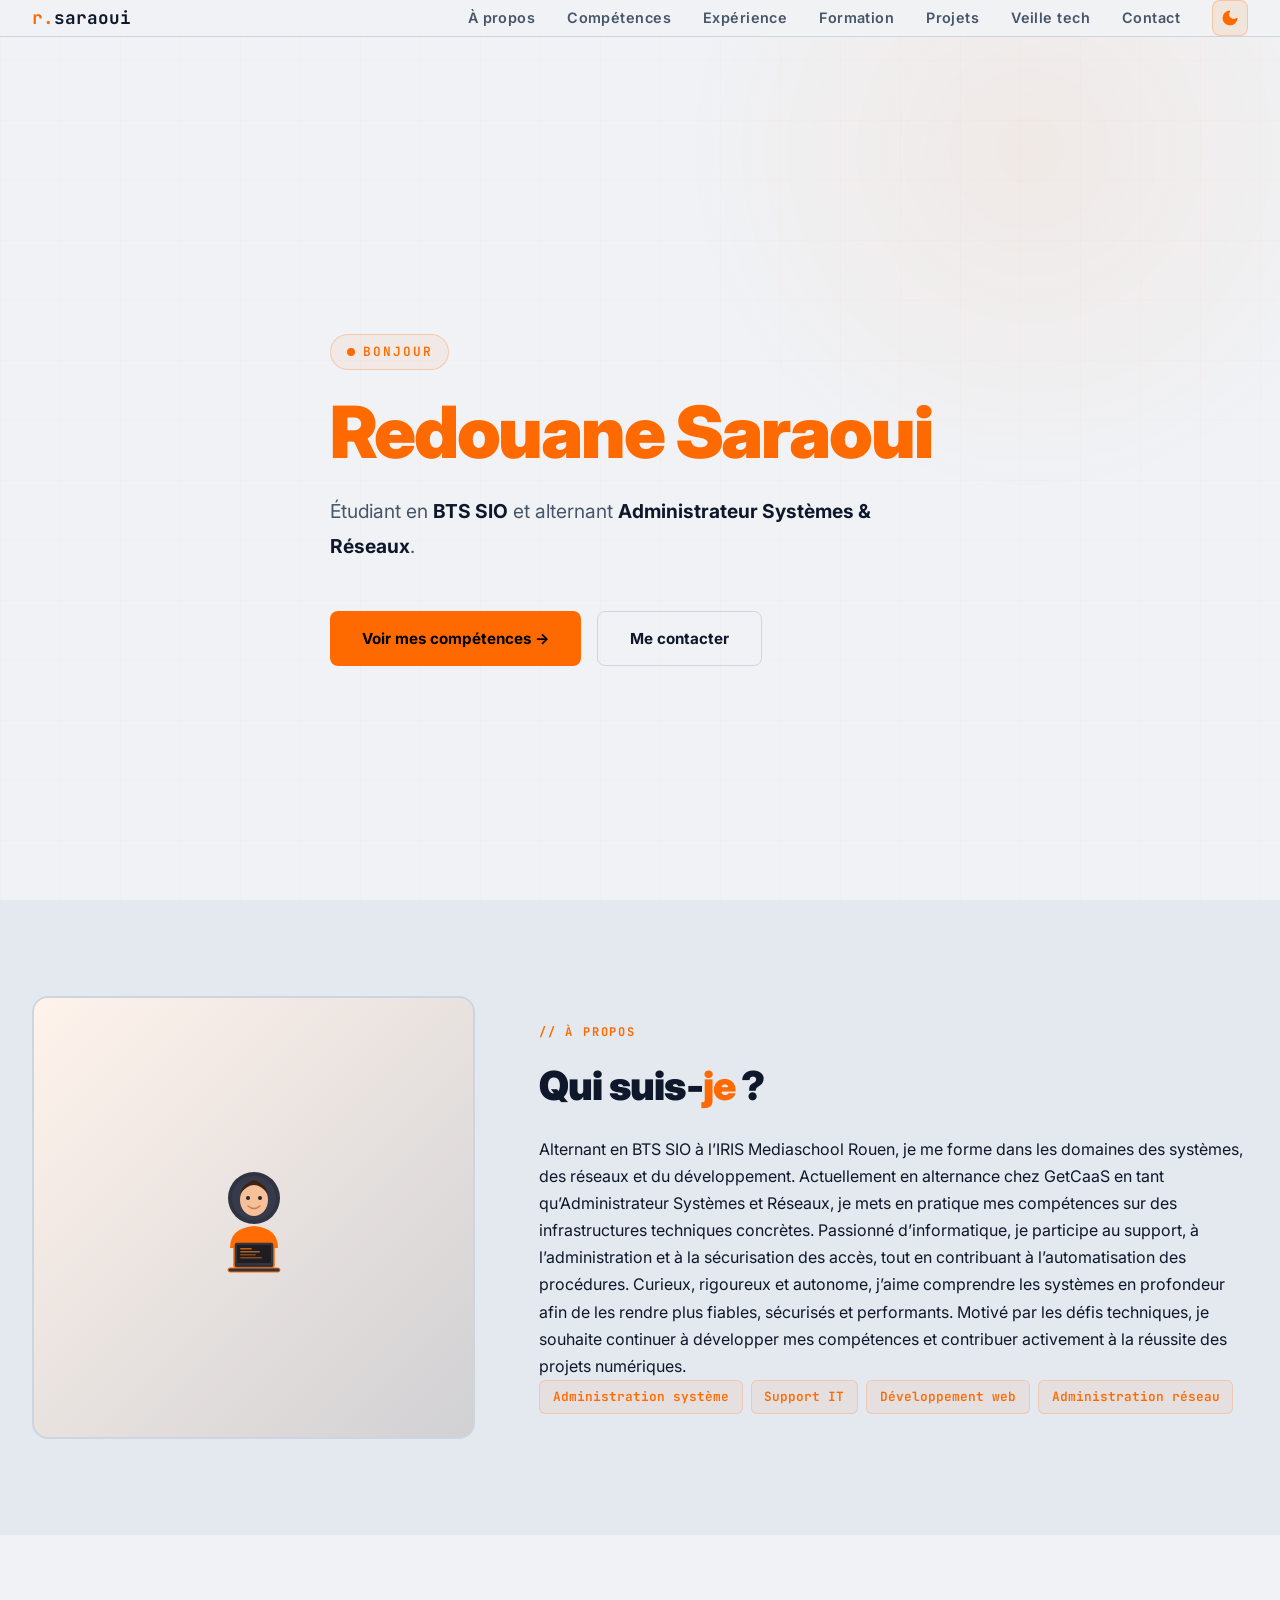
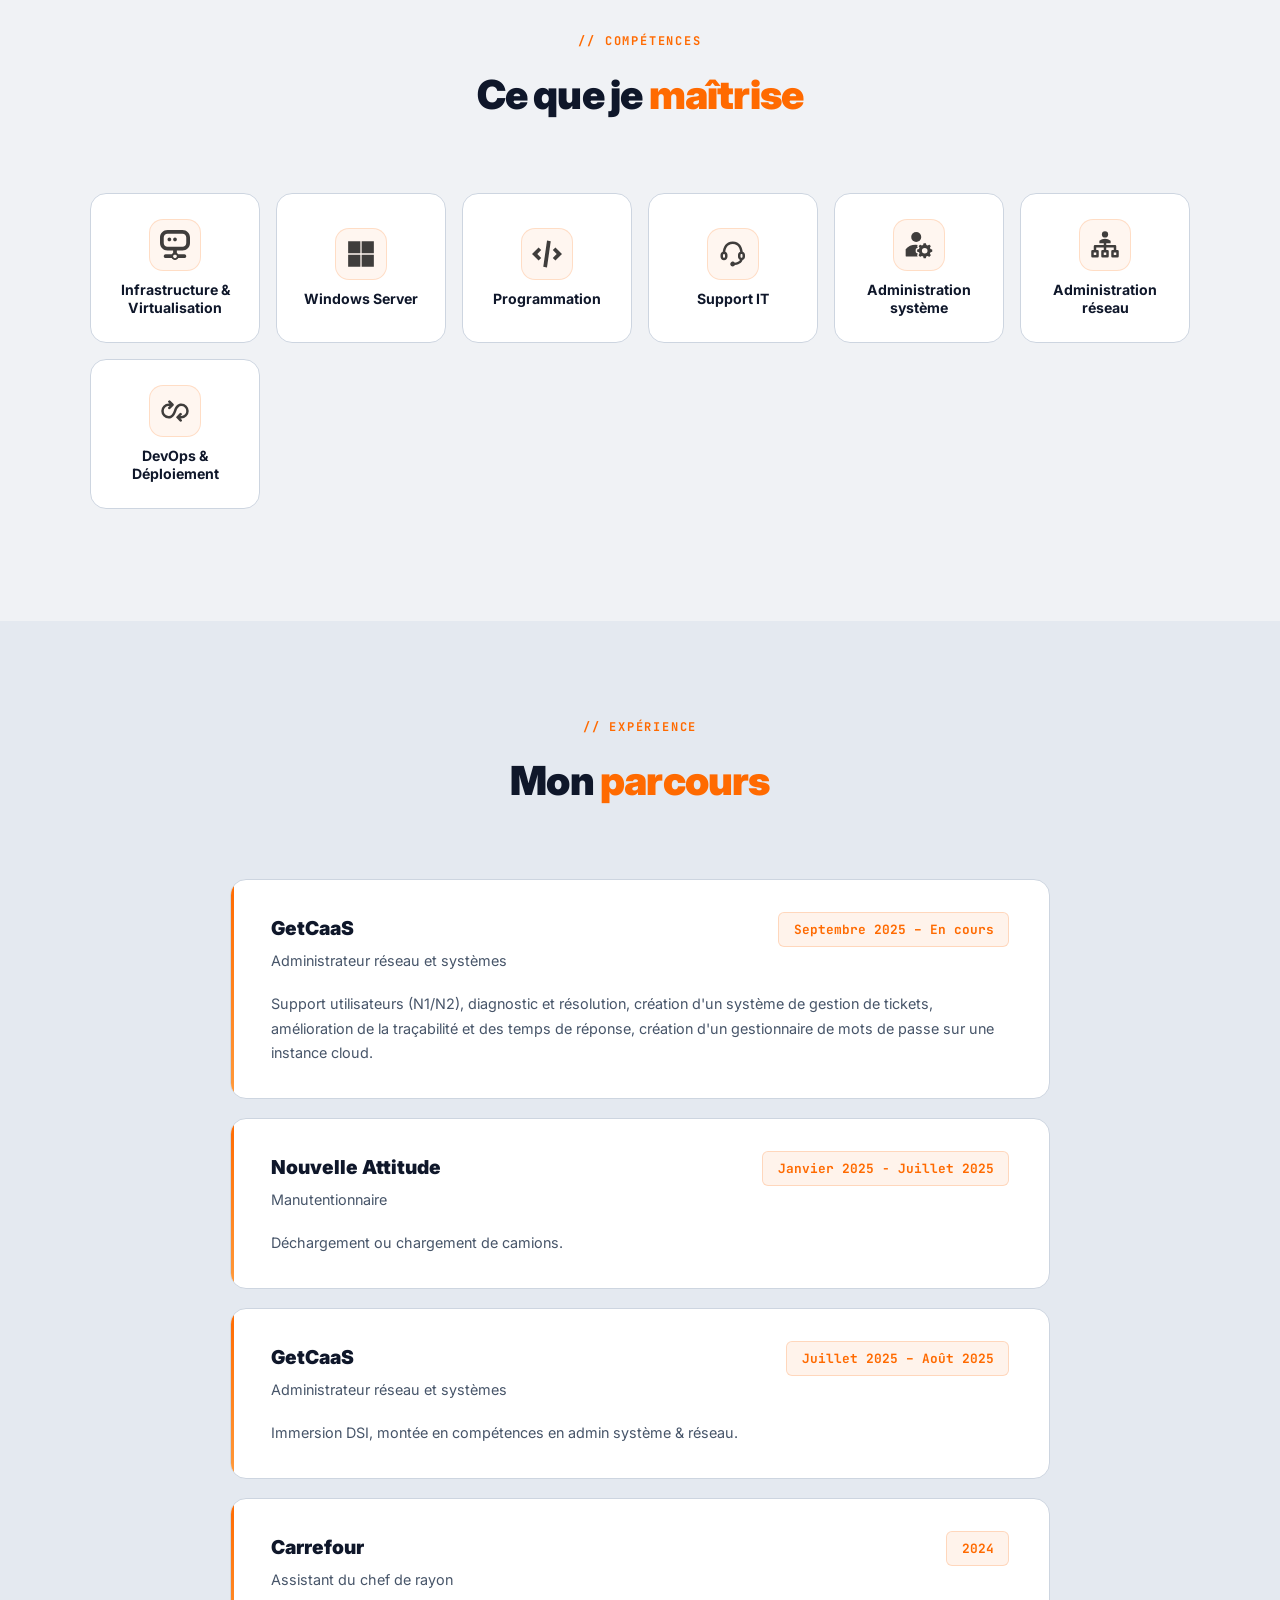
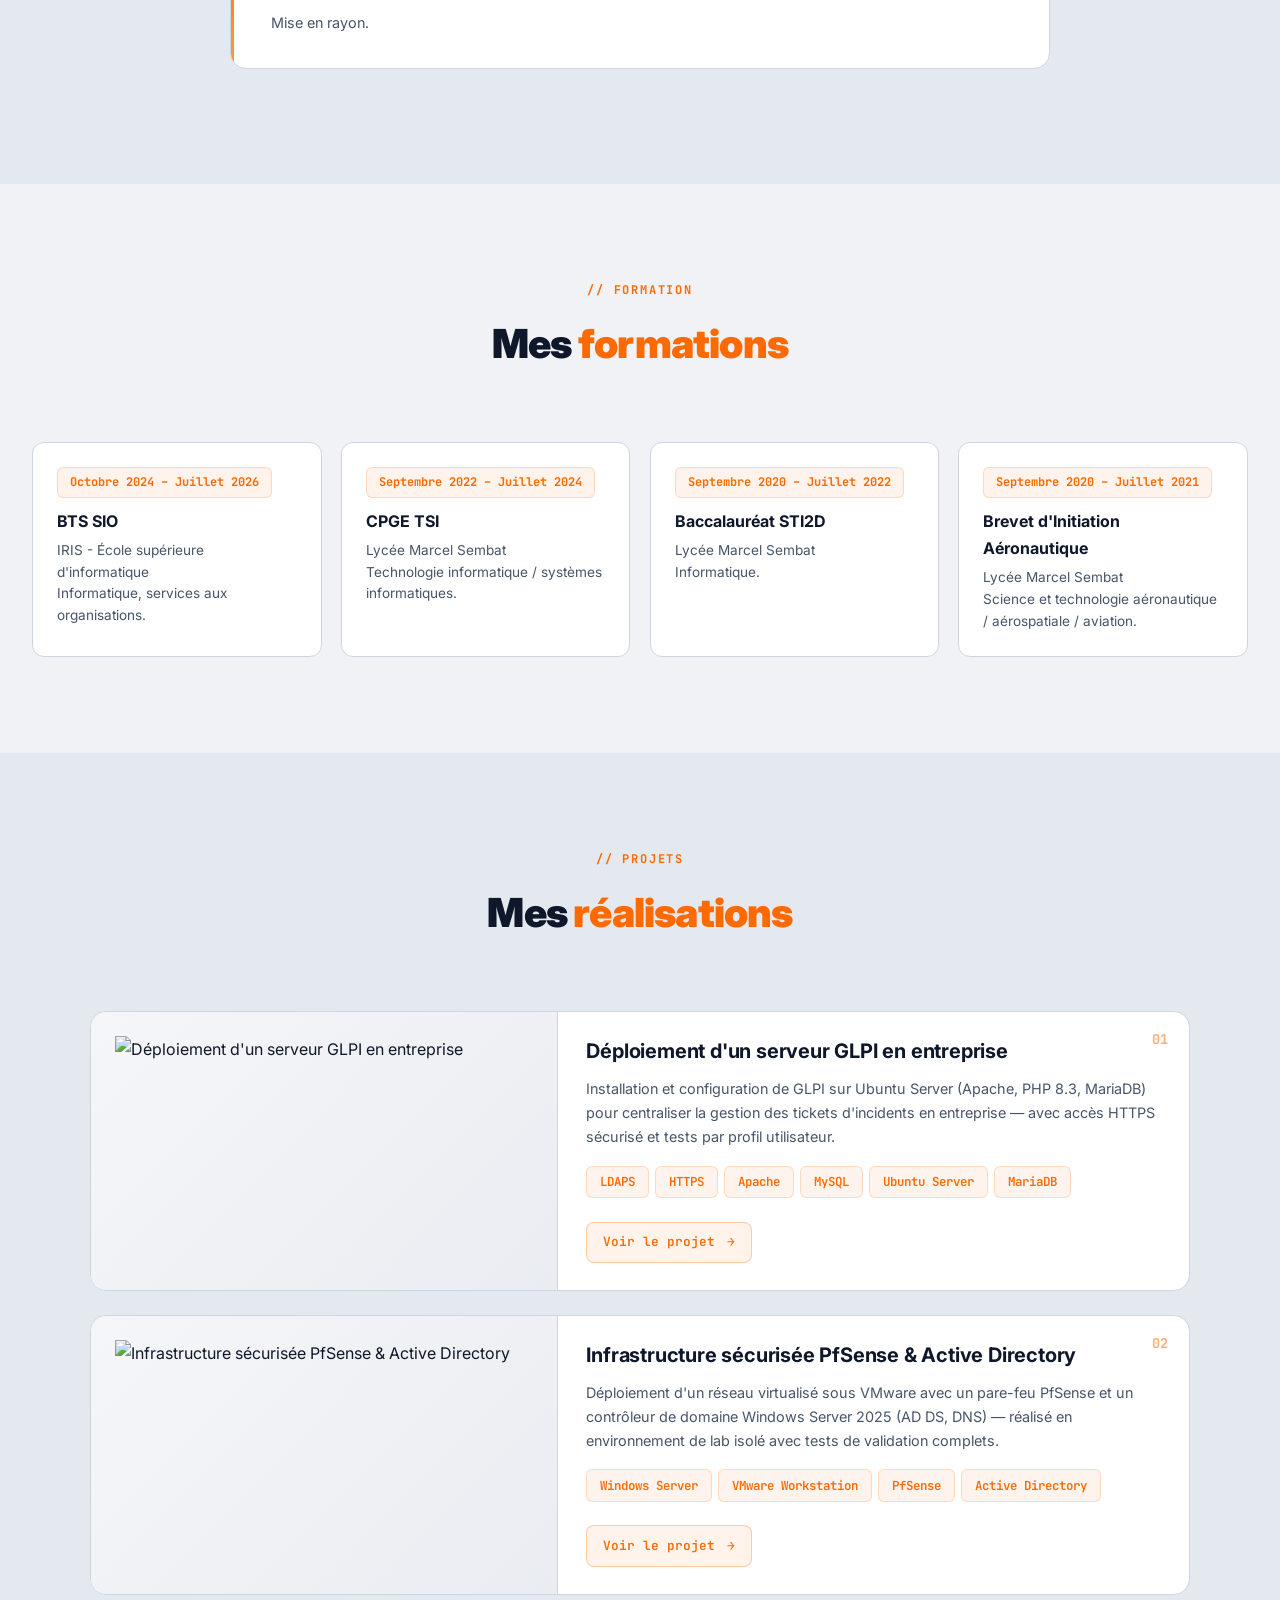
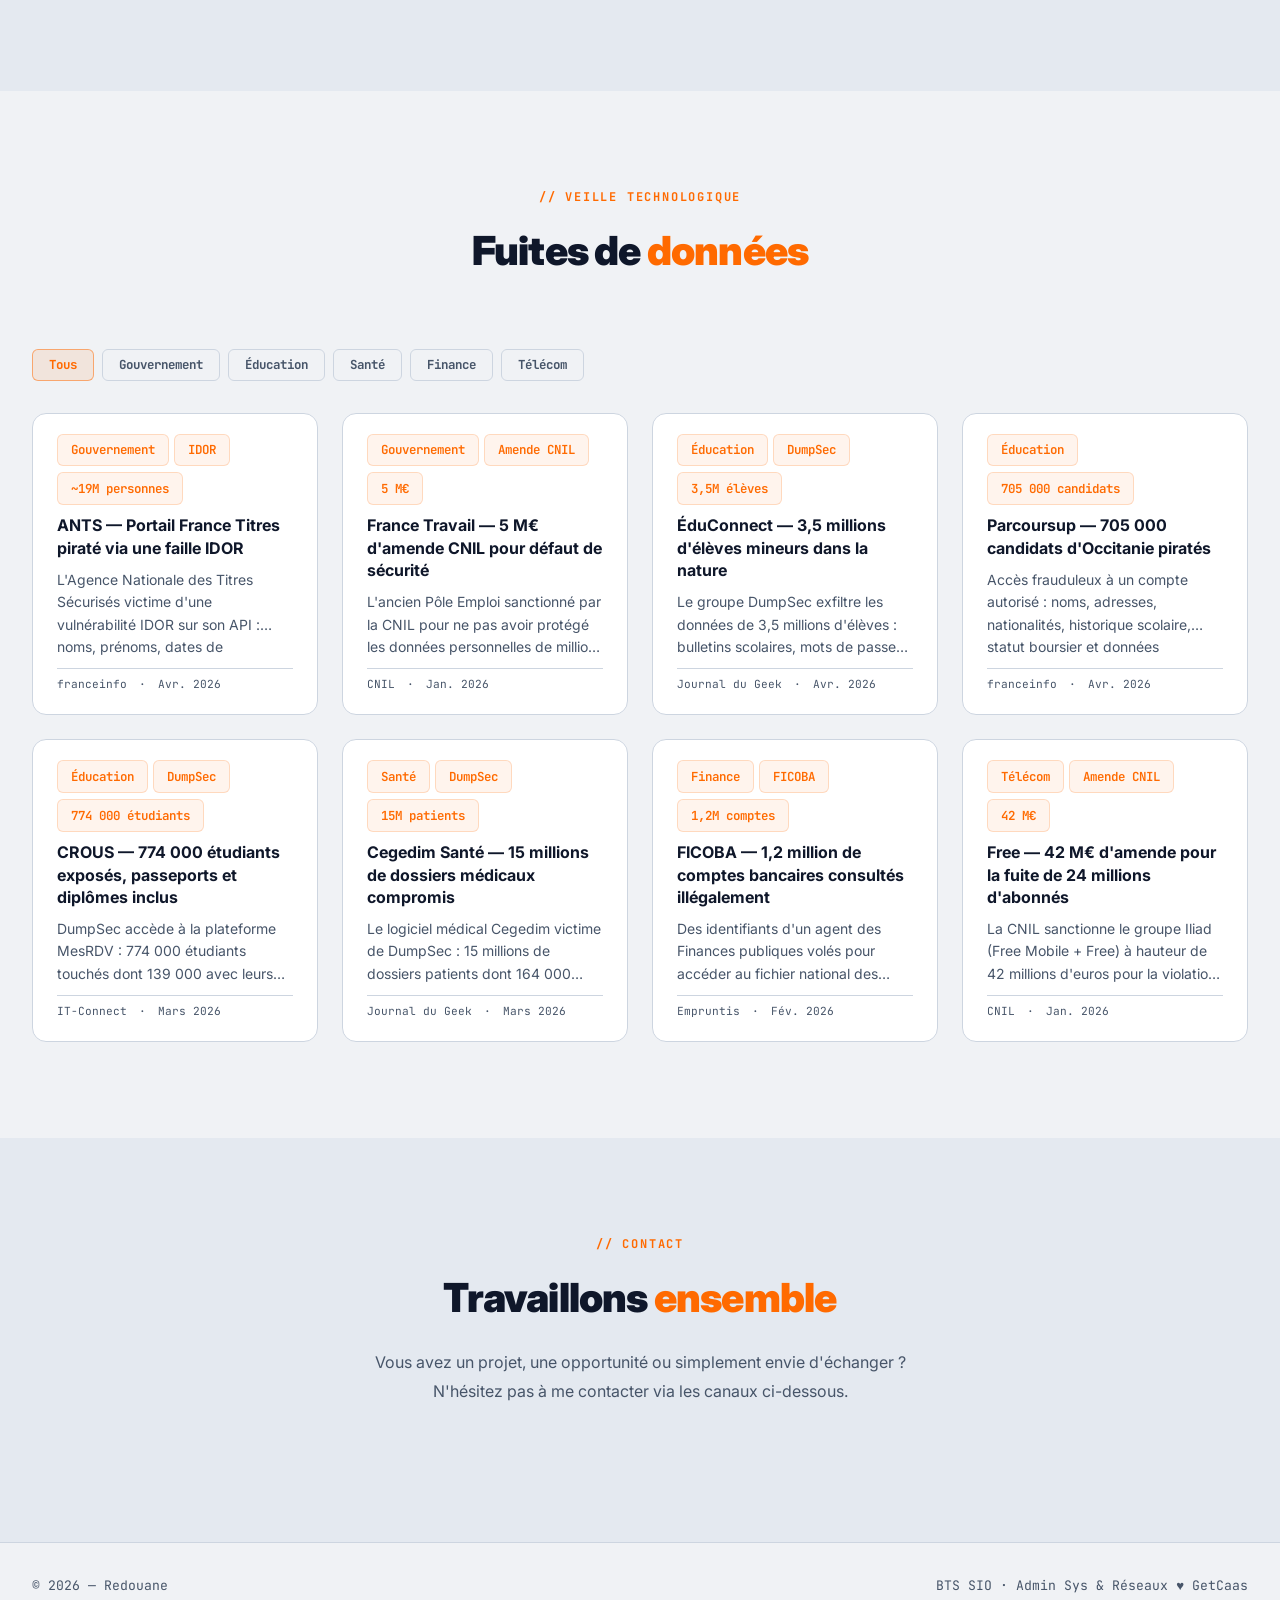
==== index.html @ 262131dd "Optimisation des images v2" ====
<!DOCTYPE html>
<html lang="fr">
<head>
    <meta charset="UTF-8">
    <meta name="viewport" content="width=device-width, initial-scale=1.0">
    <title>Redouane Saraoui - Portfolio</title>

    <!-- Préconnexions pour accélérer les ressources externes -->
    <link rel="preconnect" href="https://fonts.googleapis.com">
    <link rel="preconnect" href="https://fonts.gstatic.com" crossorigin>
    <link rel="preconnect" href="https://cdn.jsdelivr.net" crossorigin>
    <link rel="preconnect" href="https://bhfastbtpfqqggaukxmo.supabase.co">

    <!-- Google Fonts (hors CSS pour casser la chaîne bloquante) -->
    <link rel="stylesheet" href="https://fonts.googleapis.com/css2?family=Inter:wght@300;400;600;700;900&family=JetBrains+Mono:wght@400;700&display=swap">
    <meta name="description" content="Portfolio de Redouane Saraoui, étudiant BTS SIO et alternant Administrateur Systèmes & Réseaux chez GetCaas. ">
    <link rel="canonical" href="https://redouane.saraoui.fr/">

    <!-- Open Graph -->
    <meta property="og:title" content="Redouane Saraoui - Portfolio">
    <meta property="og:description" content="Portfolio de Redouane Saraoui, étudiant BTS SIO et alternant Administrateur Systèmes & Réseaux chez GetCaas. ">
    <meta property="og:url" content="https://redouane.saraoui.fr/">
    <meta property="og:type" content="website">
    <meta property="og:locale" content="fr_FR">
    <meta property="og:image" content="https://redouane.saraoui.fr/banner.png">

    <!-- Twitter Card -->
    <meta name="twitter:card" content="summary_large_image">
    <meta name="twitter:title" content="Redouane Saraoui - Portfolio">
    <meta name="twitter:description" content="Portfolio de Redouane Saraoui, étudiant BTS SIO et alternant Administrateur Systèmes & Réseaux chez GetCaas.">
    <meta name="twitter:image" content="https://redouane.saraoui.fr/banner.png">

    <!-- Données structurées -->
    <script type="application/ld+json">
    {
      "@context": "https://schema.org",
      "@type": "Person",
      "name": "Redouane Saraoui",
      "jobTitle": "Administrateur Systèmes & Réseaux",
      "url": "https://redouane.saraoui.fr",
      "email": "redouane@saraoui.fr",
      "knowsAbout": ["Windows Server", "Linux", "Active Directory", "Réseaux", "Sécurité informatique", "BTS SIO"],
      "sameAs": [
        "https://www.linkedin.com/in/redouane-saraoui/",
        "https://github.com/U0xb"
      ]
    }
    </script>

    <meta name="theme-color" content="#080c14" media="(prefers-color-scheme: dark)">
    <meta name="theme-color" content="#f0f2f5" media="(prefers-color-scheme: light)">
    <link rel="icon" type="image/png" href="favicon.png">
    <link rel="stylesheet" href="styles.css?v=6">
</head>
<body>

    <!-- Loading screen -->
    <div id="page-loader">
        <div class="loader-inner">
            <span class="loader-brand">r.<span>saraoui</span></span>
            <div class="loader-bar"><div class="loader-bar-fill"></div></div>
        </div>
    </div>

    <!-- Header -->
    <header class="site-header">
        <div class="header-inner container">
            <a href="#" class="brand">r.<span>saraoui</span></a>
            <button class="nav-toggle" aria-label="Basculer le menu" aria-expanded="false">
                <span class="nav-bar"></span>
                <span class="nav-bar"></span>
                <span class="nav-bar"></span>
            </button>
            <nav class="site-nav" aria-label="Navigation principale">
                <a href="#a-propos">À propos</a>
                <a href="#competences">Compétences</a>
                <a href="#experience">Expérience</a>
                <a href="#formation">Formation</a>
                <a href="#projets">Projets</a>
                <a href="#veille">Veille tech</a>
                <a href="#contact">Contact</a>
            </nav>
        </div>
    </header>


    <main>

    <!-- Hero -->
    <section class="hero" id="hero">
        <div class="container">
            <div class="hero-content">
                <p class="eyebrow" data-reveal>Bonjour</p>
                <h1 class="title" data-reveal>
                    <span class="accent" id="heroTitle">Redouane Saraoui</span>
                </h1>
                <p class="subtitle" data-reveal id="heroSubtitle">
                    Étudiant en <strong>BTS SIO</strong> et alternant
                    <strong>Administrateur Systèmes &amp; Réseaux</strong>.
                </p>
                <div class="cta" data-reveal>
                    <a href="#competences" class="btn primary">Voir mes compétences →</a>
                    <a href="#contact" class="btn ghost">Me contacter</a>
                </div>
            </div>
        </div>
    </section>


    <!-- About -->
    <section class="section about" id="a-propos">
        <div class="container">
            <div class="about-grid" data-reveal>
                <div class="avatar" id="aboutAvatar">
                    <svg width="120" height="120" viewBox="0 0 120 120" fill="none" xmlns="http://www.w3.org/2000/svg">
                        <circle cx="60" cy="40" r="26" fill="#1e2d45"/>
                        <circle cx="60" cy="40" r="22" fill="#253550"/>
                        <ellipse cx="60" cy="42" rx="14" ry="16" fill="#f5c5a3"/>
                        <path d="M46 36 Q60 18 74 36 Q72 26 60 22 Q48 26 46 36Z" fill="#2c1a0e"/>
                        <circle cx="54" cy="40" r="2" fill="#1a1a2e"/>
                        <circle cx="66" cy="40" r="2" fill="#1a1a2e"/>
                        <path d="M54 48 Q60 53 66 48" stroke="#c47a5a" stroke-width="1.5" fill="none" stroke-linecap="round"/>
                        <path d="M36 90 Q36 70 60 68 Q84 70 84 90" fill="#ff6a00"/>
                        <rect x="40" y="84" width="40" height="26" rx="3" fill="#1e2d45" stroke="#ff6a00" stroke-width="1.5"/>
                        <rect x="43" y="87" width="34" height="18" rx="1" fill="#0d1420"/>
                        <rect x="46" y="90" width="12" height="1.5" rx="1" fill="#ff6a00" opacity=".8"/>
                        <rect x="46" y="93" width="20" height="1.5" rx="1" fill="#ff9a3c" opacity=".6"/>
                        <rect x="46" y="96" width="16" height="1.5" rx="1" fill="#ff6a00" opacity=".5"/>
                        <rect x="46" y="99" width="22" height="1.5" rx="1" fill="#ff9a3c" opacity=".4"/>
                        <rect x="34" y="110" width="52" height="4" rx="2" fill="#1e2d45" stroke="#ff6a00" stroke-width="1"/>
                    </svg>
                </div>
                <div class="about-text">
                    <p class="eyebrow">// À propos</p>
                    <h2>Qui suis-<span class="accent">je</span> ?</h2>
                    <div id="aboutDescription"><!-- BUILD:aboutDescription:START -->
Alternant en BTS SIO à l’IRIS Mediaschool Rouen, je me forme dans les domaines des systèmes, des réseaux et du développement. Actuellement en alternance chez GetCaaS en tant qu’Administrateur Systèmes et Réseaux, je mets en pratique mes compétences sur des infrastructures techniques concrètes.

Passionné d’informatique, je participe au support, à l’administration et à la sécurisation des accès, tout en contribuant à l’automatisation des procédures. Curieux, rigoureux et autonome, j’aime comprendre les systèmes en profondeur afin de les rendre plus fiables, sécurisés et performants.

Motivé par les défis techniques, je souhaite continuer à développer mes compétences et contribuer activement à la réussite des projets numériques.
<!-- BUILD:aboutDescription:END --></div>
                    <ul class="tags" id="aboutTags"><!-- BUILD:aboutTags:START -->
<li>Administration système</li><li>Support IT</li><li>Développement web</li><li>Administration réseau</li>
<!-- BUILD:aboutTags:END --></ul>
                </div>
            </div>
        </div>
    </section>


    <!-- Skills -->
    <section class="section" id="competences">
        <div class="container">
            <div class="section-head" data-reveal>
                <p class="eyebrow">// Compétences</p>
                <h2>Ce que je <span class="accent">maîtrise</span></h2>
            </div>
            <div class="skills-grid" id="skillsGrid" data-reveal>
<!-- BUILD:skillsGrid:START -->

    <div class="skill">
        <div class="skill-icon"><svg viewBox="0 0 16 16" xmlns="http://www.w3.org/2000/svg" fill="#000000"><g id="SVGRepo_bgCarrier" stroke-width="0"></g><g id="SVGRepo_tracerCarrier" stroke-linecap="round" stroke-linejoin="round"></g><g id="SVGRepo_iconCarrier"> <g fill="#2e3436"> <path d="m 7.996094 12 c -0.703125 0 -1.355469 0.371094 -1.714844 0.972656 h -3.285156 c -0.554688 0 -1 0.449219 -1 1 c 0 0.550782 0.445312 1 1 1 h 3.246094 c 0.351562 0.640625 1.023437 1.035156 1.753906 1.039063 c 0.726562 -0.003907 1.398437 -0.398438 1.75 -1.039063 h 3.261718 c 0.550782 0 1 -0.449218 1 -1 c 0 -0.550781 -0.449218 -1 -1 -1 h -3.292968 c -0.363282 -0.601562 -1.015625 -0.972656 -1.71875 -0.972656 z m 0 1 c 0.554687 0 1.003906 0.449219 1.003906 1.007812 c 0 0.554688 -0.449219 1.003907 -1.003906 1.003907 c -0.558594 0 -1.007813 -0.449219 -1.007813 -1.003907 c 0 -0.558593 0.449219 -1.007812 1.007813 -1.007812 z m 0 0"></path> <path d="m 6.992188 10 h 2.007812 v 3 h -2.007812 z m 0 0"></path> <path d="m 11.992188 2 c 1.113281 0 2.007812 0.894531 2.007812 2.007812 v 2.972657 c 0 1.109375 -0.894531 2.003906 -2.007812 2.003906 h -7.984376 c -1.113281 0 -2.007812 -0.894531 -2.007812 -2.003906 v -2.972657 c 0 -1.113281 0.894531 -2.007812 2.007812 -2.007812 z m -11.992188 2.007812 v 2.972657 c 0 2.21875 1.789062 4.003906 4.007812 4.003906 h 7.984376 c 2.21875 0 4.007812 -1.785156 4.007812 -4.003906 v -2.972657 c 0 -2.21875 -1.789062 -4.007812 -4.007812 -4.007812 h -7.984376 c -2.21875 0 -4.007812 1.789062 -4.007812 4.007812 z m 0 0"></path> <path d="m 5 4 c 0.550781 0 1 0.449219 1 1 s -0.449219 1 -1 1 s -1 -0.449219 -1 -1 s 0.449219 -1 1 -1 z m 0 0"></path> <path d="m 8 4 c 0.550781 0 1 0.449219 1 1 s -0.449219 1 -1 1 s -1 -0.449219 -1 -1 s 0.449219 -1 1 -1 z m 0 0"></path> </g> </g></svg></div>
        <span class="skill-name">Infrastructure &amp; Virtualisation</span>
        <p class="skill-description">Création de machines virtuelles et configuration d’infrastructures. </p>
    </div>
    <div class="skill">
        <div class="skill-icon"><svg fill="#000000" viewBox="0 0 14 14" role="img" focusable="false" aria-hidden="true" xmlns="http://www.w3.org/2000/svg"><g id="SVGRepo_bgCarrier" stroke-width="0"></g><g id="SVGRepo_tracerCarrier" stroke-linecap="round" stroke-linejoin="round"></g><g id="SVGRepo_iconCarrier"><path d="M 6.7,13 1,13 1,7.3 l 5.7,0 0,5.7 z m 6.3,0 -5.7,0 0,-5.7 5.7,0 0,5.7 z M 6.7,6.7 1,6.7 1,1 l 5.7,0 0,5.7 z m 6.3,0 -5.7,0 0,-5.7 5.7,0 0,5.7 z"></path></g></svg></div>
        <span class="skill-name">Windows Server</span>
        <p class="skill-description">Installation et configuration de services sur Windows Server (AD, DHCP, DNS, etc...)</p>
    </div>
    <div class="skill">
        <div class="skill-icon"><svg viewBox="0 0 16 16" fill="none" xmlns="http://www.w3.org/2000/svg"><g id="SVGRepo_bgCarrier" stroke-width="0"></g><g id="SVGRepo_tracerCarrier" stroke-linecap="round" stroke-linejoin="round"></g><g id="SVGRepo_iconCarrier"> <path d="M8.01005 0.858582L6.01005 14.8586L7.98995 15.1414L9.98995 1.14142L8.01005 0.858582Z" fill="#000000"></path> <path d="M12.5 11.5L11.0858 10.0858L13.1716 8L11.0858 5.91422L12.5 4.5L16 8L12.5 11.5Z" fill="#000000"></path> <path d="M2.82843 8L4.91421 10.0858L3.5 11.5L0 8L3.5 4.5L4.91421 5.91422L2.82843 8Z" fill="#000000"></path> </g></svg></div>
        <span class="skill-name">Programmation</span>
        <p class="skill-description">HTML, CSS, JS, Arduino</p>
    </div>
    <div class="skill">
        <div class="skill-icon"><svg viewBox="0 0 512 512" version="1.1" xmlns="http://www.w3.org/2000/svg" xmlns:xlink="http://www.w3.org/1999/xlink" fill="#000000"><g id="SVGRepo_bgCarrier" stroke-width="0"></g><g id="SVGRepo_tracerCarrier" stroke-linecap="round" stroke-linejoin="round"></g><g id="SVGRepo_iconCarrier"> <title>support</title> <g id="Page-1" stroke="none" stroke-width="1" fill="none" fill-rule="evenodd"> <g id="support" fill="#000000" transform="translate(42.666667, 42.666667)"> <path d="M379.734355,174.506667 C373.121022,106.666667 333.014355,-2.13162821e-14 209.067688,-2.13162821e-14 C85.1210217,-2.13162821e-14 45.014355,106.666667 38.4010217,174.506667 C15.2012632,183.311569 -0.101643453,205.585799 0.000508304259,230.4 L0.000508304259,260.266667 C0.000508304259,293.256475 26.7445463,320 59.734355,320 C92.7241638,320 119.467688,293.256475 119.467688,260.266667 L119.467688,230.4 C119.360431,206.121456 104.619564,184.304973 82.134355,175.146667 C86.4010217,135.893333 107.307688,42.6666667 209.067688,42.6666667 C310.827688,42.6666667 331.521022,135.893333 335.787688,175.146667 C313.347976,184.324806 298.68156,206.155851 298.667688,230.4 L298.667688,260.266667 C298.760356,283.199651 311.928618,304.070103 332.587688,314.026667 C323.627688,330.88 300.801022,353.706667 244.694355,360.533333 C233.478863,343.50282 211.780225,336.789048 192.906491,344.509658 C174.032757,352.230268 163.260418,372.226826 167.196286,392.235189 C171.132153,412.243552 188.675885,426.666667 209.067688,426.666667 C225.181549,426.577424 239.870491,417.417465 247.041022,402.986667 C338.561022,392.533333 367.787688,345.386667 376.961022,317.653333 C401.778455,309.61433 418.468885,286.351502 418.134355,260.266667 L418.134355,230.4 C418.23702,205.585799 402.934114,183.311569 379.734355,174.506667 Z M76.8010217,260.266667 C76.8010217,269.692326 69.1600148,277.333333 59.734355,277.333333 C50.3086953,277.333333 42.6676884,269.692326 42.6676884,260.266667 L42.6676884,230.4 C42.6676884,224.302667 45.9205765,218.668499 51.2010216,215.619833 C56.4814667,212.571166 62.9872434,212.571166 68.2676885,215.619833 C73.5481336,218.668499 76.8010217,224.302667 76.8010217,230.4 L76.8010217,260.266667 Z M341.334355,230.4 C341.334355,220.97434 348.975362,213.333333 358.401022,213.333333 C367.826681,213.333333 375.467688,220.97434 375.467688,230.4 L375.467688,260.266667 C375.467688,269.692326 367.826681,277.333333 358.401022,277.333333 C348.975362,277.333333 341.334355,269.692326 341.334355,260.266667 L341.334355,230.4 Z"> </path> </g> </g> </g></svg></div>
        <span class="skill-name">Support IT</span>
        <p class="skill-description">Gestion de tickets</p>
    </div>
    <div class="skill">
        <div class="skill-icon"><svg fill="#000000" viewBox="0 0 36 36" version="1.1" preserveAspectRatio="xMidYMid meet" xmlns="http://www.w3.org/2000/svg" xmlns:xlink="http://www.w3.org/1999/xlink"><g id="SVGRepo_bgCarrier" stroke-width="0"></g><g id="SVGRepo_tracerCarrier" stroke-linecap="round" stroke-linejoin="round"></g><g id="SVGRepo_iconCarrier"> <title>administrator-solid</title> <circle cx="14.67" cy="8.3" r="6" class="clr-i-solid clr-i-solid-path-1"></circle><path d="M16.44,31.82a2.15,2.15,0,0,1-.38-2.55l.53-1-1.09-.33A2.14,2.14,0,0,1,14,25.84V23.79a2.16,2.16,0,0,1,1.53-2.07l1.09-.33-.52-1a2.17,2.17,0,0,1,.35-2.52,18.92,18.92,0,0,0-2.32-.16A15.58,15.58,0,0,0,2,23.07v7.75a1,1,0,0,0,1,1H16.44Z" class="clr-i-solid clr-i-solid-path-2"></path><path d="M33.7,23.46l-2-.6a6.73,6.73,0,0,0-.58-1.42l1-1.86a.35.35,0,0,0-.07-.43l-1.45-1.46a.38.38,0,0,0-.43-.07l-1.85,1a7.74,7.74,0,0,0-1.43-.6l-.61-2a.38.38,0,0,0-.36-.25H23.84a.38.38,0,0,0-.35.26l-.6,2a6.85,6.85,0,0,0-1.45.61l-1.81-1a.38.38,0,0,0-.44.06l-1.47,1.44a.37.37,0,0,0-.07.44l1,1.82A7.24,7.24,0,0,0,18,22.83l-2,.61a.36.36,0,0,0-.26.35v2.05a.36.36,0,0,0,.26.35l2,.61a7.29,7.29,0,0,0,.6,1.41l-1,1.9a.37.37,0,0,0,.07.44L19.16,32a.38.38,0,0,0,.44.06l1.87-1a7.09,7.09,0,0,0,1.4.57l.6,2.05a.38.38,0,0,0,.36.26h2.05a.38.38,0,0,0,.35-.26l.6-2.05a6.68,6.68,0,0,0,1.38-.57l1.89,1a.38.38,0,0,0,.44-.06L32,30.55a.38.38,0,0,0,.06-.44l-1-1.88a6.92,6.92,0,0,0,.57-1.38l2-.61a.39.39,0,0,0,.27-.35V23.82A.4.4,0,0,0,33.7,23.46Zm-8.83,4.72a3.34,3.34,0,1,1,3.33-3.34A3.34,3.34,0,0,1,24.87,28.18Z" class="clr-i-solid clr-i-solid-path-3"></path> <rect x="0" y="0" width="36" height="36" fill-opacity="0"></rect> </g></svg></div>
        <span class="skill-name">Administration système</span>
        <p class="skill-description"> gestion, maintenance et sécurisation des serveurs et des postes</p>
    </div>
    <div class="skill">
        <div class="skill-icon"><svg viewBox="0 0 48 48" xmlns="http://www.w3.org/2000/svg" fill="#000000"><g id="SVGRepo_bgCarrier" stroke-width="0"></g><g id="SVGRepo_tracerCarrier" stroke-linecap="round" stroke-linejoin="round"></g><g id="SVGRepo_iconCarrier"> <title>user-admin-network</title> <g id="Layer_2" data-name="Layer 2"> <g id="invisible_box" data-name="invisible box"> <rect width="48" height="48" fill="none"></rect> </g> <g id="icons_Q2" data-name="icons Q2"> <g> <circle cx="24" cy="7" r="5"></circle> <path d="M44,32H42V26a2,2,0,0,0-2-2H26V21h7V17c-2.7-1.4-5.8-3-9-3s-6.3,1.6-9,3v4h7v3H8a2,2,0,0,0-2,2v6H4a2,2,0,0,0-2,2v8a2,2,0,0,0,2,2h8a2,2,0,0,0,2-2V34a2,2,0,0,0-2-2H10V28H22v4H20a2,2,0,0,0-2,2v8a2,2,0,0,0,2,2h8a2,2,0,0,0,2-2V34a2,2,0,0,0-2-2H26V28H38v4H36a2,2,0,0,0-2,2v8a2,2,0,0,0,2,2h8a2,2,0,0,0,2-2V34A2,2,0,0,0,44,32ZM10,40H6V36h4Zm16,0H22V36h4Zm16,0H38V36h4Z"></path> </g> </g> </g> </g></svg></div>
        <span class="skill-name">Administration réseau</span>
        <p class="skill-description">Configuration de switchs, routeurs, etc...</p>
    </div>
    <div class="skill">
        <div class="skill-icon"><svg viewBox="0 0 48 48" xmlns="http://www.w3.org/2000/svg" fill="#000000"><g id="SVGRepo_bgCarrier" stroke-width="0"></g><g id="SVGRepo_tracerCarrier" stroke-linecap="round" stroke-linejoin="round"></g><g id="SVGRepo_iconCarrier"> <title>dev-ops-solid</title> <g id="Layer_2" data-name="Layer 2"> <g id="invisible_box" data-name="invisible box"> <rect width="48" height="48" fill="none"></rect> </g> <g id="icons_Q2" data-name="icons Q2"> <path d="M46,24A12,12,0,0,0,34,12c-5.2,0-9.5,4.1-11.9,11.4C20.3,28.9,17.3,32,14,32a8,8,0,0,1,0-16h1.2l-1.6,1.6a1.9,1.9,0,0,0,.2,3,2.1,2.1,0,0,0,2.7-.2l4.9-5a1.9,1.9,0,0,0,0-2.8l-4.9-5a2.1,2.1,0,0,0-2.7-.2,1.9,1.9,0,0,0-.2,3L15.2,12H14a12,12,0,0,0,0,24c5.2,0,9.5-4.1,11.9-11.4C27.7,19.1,30.7,16,34,16a8,8,0,0,1,0,16H32.8l1.6-1.6a1.9,1.9,0,0,0-.2-3,2.1,2.1,0,0,0-2.7.2l-4.9,5a1.9,1.9,0,0,0,0,2.8l4.9,5a2.1,2.1,0,0,0,2.7.2,1.9,1.9,0,0,0,.2-3L32.8,36H34A12,12,0,0,0,46,24Z"></path> </g> </g> </g></svg></div>
        <span class="skill-name">DevOps &amp; Déploiement</span>
        <p class="skill-description">Déploiement de conteneurs sur Docker avec différents services (Grafana, Apache, LDAP, etc...)</p>
    </div>
<!-- BUILD:skillsGrid:END -->
            </div>
        </div>
    </section>


    <!-- Experience -->
    <section class="section section-alt" id="experience">
        <div class="container">
            <div class="section-head" data-reveal>
                <p class="eyebrow">// Expérience</p>
                <h2>Mon <span class="accent">parcours</span></h2>
            </div>
            <div id="experienceTimeline" data-reveal>
<!-- BUILD:experienceTimeline:START -->

    <div class="exp-card">
        <div class="exp-header">
            <div>
                <div class="exp-company">GetCaaS</div>
                <div class="exp-role">Administrateur réseau et systèmes</div>
            </div>
            <div class="exp-date">Septembre 2025 – En cours</div>
        </div>
        <p class="exp-desc">Support utilisateurs (N1/N2), diagnostic et résolution, création d'un système de gestion de tickets, amélioration de la traçabilité et des temps de réponse, création d'un gestionnaire de mots de passe sur une instance cloud.</p>
    </div>
    <div class="exp-card">
        <div class="exp-header">
            <div>
                <div class="exp-company">Nouvelle Attitude</div>
                <div class="exp-role">Manutentionnaire</div>
            </div>
            <div class="exp-date">Janvier 2025 - Juillet 2025</div>
        </div>
        <p class="exp-desc">Déchargement ou chargement  de camions.</p>
    </div>
    <div class="exp-card">
        <div class="exp-header">
            <div>
                <div class="exp-company">GetCaaS</div>
                <div class="exp-role">Administrateur réseau et systèmes</div>
            </div>
            <div class="exp-date">Juillet 2025 – Août 2025</div>
        </div>
        <p class="exp-desc">Immersion DSI, montée en compétences en admin système &amp; réseau.</p>
    </div>
    <div class="exp-card">
        <div class="exp-header">
            <div>
                <div class="exp-company">Carrefour</div>
                <div class="exp-role">Assistant du chef de rayon</div>
            </div>
            <div class="exp-date">2024</div>
        </div>
        <p class="exp-desc">Mise en rayon.</p>
    </div>
<!-- BUILD:experienceTimeline:END -->
            </div>
        </div>
    </section>


    <!-- Education -->
    <section class="section" id="formation">
        <div class="container">
            <div class="section-head" data-reveal>
                <p class="eyebrow">// Formation</p>
                <h2>Mes <span class="accent">formations</span></h2>
            </div>
            <div class="formation-grid" id="educationTimeline" data-reveal>
<!-- BUILD:educationTimeline:START -->

    <div class="form-card">
        <div class="form-year">Octobre 2024 – Juillet 2026</div>
        <h3>BTS SIO</h3>
        <p>IRIS - École supérieure d'informatique</p>
        <p>Informatique, services aux organisations.</p>
    </div>
    <div class="form-card">
        <div class="form-year">Septembre 2022 – Juillet 2024</div>
        <h3>CPGE TSI</h3>
        <p>Lycée Marcel Sembat</p>
        <p>Technologie informatique / systèmes informatiques.</p>
    </div>
    <div class="form-card">
        <div class="form-year">Septembre 2020 – Juillet 2022</div>
        <h3>Baccalauréat STI2D</h3>
        <p>Lycée Marcel Sembat</p>
        <p>Informatique.</p>
    </div>
    <div class="form-card">
        <div class="form-year">Septembre 2020 – Juillet 2021</div>
        <h3>Brevet d'Initiation Aéronautique</h3>
        <p>Lycée Marcel Sembat</p>
        <p>Science et technologie aéronautique / aérospatiale / aviation.</p>
    </div>
<!-- BUILD:educationTimeline:END -->
            </div>
        </div>
    </section>


    <!-- Projects -->
    <section class="section section-alt" id="projets">
        <div class="container">
            <div class="section-head" data-reveal>
                <p class="eyebrow">// Projets</p>
                <h2>Mes <span class="accent">réalisations</span></h2>
            </div>
            <div class="grid" id="projectsGrid" data-reveal>
<!-- BUILD:projectsGrid:START -->

    <article class="card">
        <div class="card-link">
            <div class="card-media">
                <img src="https://bhfastbtpfqqggaukxmo.supabase.co/storage/v1/object/public/project-images/1777296810344-Nouveau-diagramme-Draw.io-317542.png" alt="Déploiement d'un serveur GLPI en entreprise" class="card-media-img">
                <div class="card-media-overlay"><button type="button" class="card-media-btn" data-lightbox-src="https://bhfastbtpfqqggaukxmo.supabase.co/storage/v1/object/public/project-images/1777296810344-Nouveau-diagramme-Draw.io-317542.png" data-lightbox-alt="Déploiement d'un serveur GLPI en entreprise"><svg class="card-media-btn-icon" viewBox="0 0 24 24" fill="none" stroke="currentColor" stroke-width="2.2" stroke-linecap="round" stroke-linejoin="round" aria-hidden="true"><circle cx="11" cy="11" r="7"></circle><path d="m20 20-3.5-3.5"></path></svg>Aperçu</button></div>
            </div>
            <div class="card-body">
                <h3>Déploiement d'un serveur GLPI en entreprise</h3>
                <p class="card-description">Installation et configuration de GLPI sur Ubuntu Server (Apache, PHP 8.3, MariaDB) pour centraliser la gestion des tickets d'incidents en entreprise — avec accès HTTPS sécurisé et tests par profil utilisateur.</p>
                <div class="card-tags"><span class="pill">LDAPS</span><span class="pill">HTTPS</span><span class="pill">Apache</span><span class="pill">MySQL</span><span class="pill">Ubuntu Server</span><span class="pill">MariaDB</span></div>
                <a class="card-cta" href="#" target="_blank" rel="noopener">Voir le projet <span aria-hidden="true">→</span></a>
            </div>
        </div>
    </article>
    <article class="card">
        <div class="card-link">
            <div class="card-media">
                <img src="https://bhfastbtpfqqggaukxmo.supabase.co/storage/v1/object/public/project-images/1777296249608-Maquette-projet-E6-eval-2-.png" alt="Infrastructure sécurisée PfSense &amp; Active Directory" class="card-media-img">
                <div class="card-media-overlay"><button type="button" class="card-media-btn" data-lightbox-src="https://bhfastbtpfqqggaukxmo.supabase.co/storage/v1/object/public/project-images/1777296249608-Maquette-projet-E6-eval-2-.png" data-lightbox-alt="Infrastructure sécurisée PfSense &amp; Active Directory"><svg class="card-media-btn-icon" viewBox="0 0 24 24" fill="none" stroke="currentColor" stroke-width="2.2" stroke-linecap="round" stroke-linejoin="round" aria-hidden="true"><circle cx="11" cy="11" r="7"></circle><path d="m20 20-3.5-3.5"></path></svg>Aperçu</button></div>
            </div>
            <div class="card-body">
                <h3>Infrastructure sécurisée PfSense &amp; Active Directory</h3>
                <p class="card-description">Déploiement d'un réseau virtualisé sous VMware avec un pare-feu PfSense et un contrôleur de domaine Windows Server 2025 (AD DS, DNS) — réalisé en environnement de lab isolé avec tests de validation complets.</p>
                <div class="card-tags"><span class="pill">Windows Server</span><span class="pill">VMware Workstation</span><span class="pill">PfSense</span><span class="pill">Active Directory</span></div>
                <a class="card-cta" href="#" target="_blank" rel="noopener">Voir le projet <span aria-hidden="true">→</span></a>
            </div>
        </div>
    </article>
<!-- BUILD:projectsGrid:END -->
            </div>
        </div>
    </section>


    <!-- Veille technologique -->
    <section class="section" id="veille">
        <div class="container">
            <div class="section-head" data-reveal>
                <p class="eyebrow">// Veille technologique</p>
                <h2>Fuites de <span class="accent">données</span></h2>
            </div>
            <div class="veille-filters" data-reveal>
                <button class="veille-filter active" data-category="all">Tous</button>
                <button class="veille-filter" data-category="gouvernement">Gouvernement</button>
                <button class="veille-filter" data-category="education">Éducation</button>
                <button class="veille-filter" data-category="sante">Santé</button>
                <button class="veille-filter" data-category="finance">Finance</button>
                <button class="veille-filter" data-category="telecom">Télécom</button>
            </div>
            <div class="veille-grid" data-reveal>

                <a class="veille-card" data-category="gouvernement" href="https://www.franceinfo.fr/internet/securite-sur-internet/cyberattaques/l-ants-visee-par-une-cyberattaque-massive-jusqu-a-10-millions-de-comptes-concernes_7952141.html" target="_blank" rel="noopener noreferrer">
                    <div class="veille-card-body">
                        <div class="veille-tags"><span class="pill">Gouvernement</span><span class="pill">IDOR</span><span class="pill">~19M personnes</span></div>
                        <h3 class="veille-title">ANTS — Portail France Titres piraté via une faille IDOR</h3>
                        <p class="veille-desc">L'Agence Nationale des Titres Sécurisés victime d'une vulnérabilité IDOR sur son API : noms, prénoms, dates de naissance, e-mails et identifiants de connexion exposés.</p>
                        <div class="veille-meta"><span>franceinfo</span><span>Avr. 2026</span></div>
                    </div>
                </a>

                <a class="veille-card" data-category="gouvernement" href="https://www.cnil.fr/en/data-breach-5million-fine-france-travail" target="_blank" rel="noopener noreferrer">
                    <div class="veille-card-body">
                        <div class="veille-tags"><span class="pill">Gouvernement</span><span class="pill">Amende CNIL</span><span class="pill">5 M€</span></div>
                        <h3 class="veille-title">France Travail — 5 M€ d'amende CNIL pour défaut de sécurité</h3>
                        <p class="veille-desc">L'ancien Pôle Emploi sanctionné par la CNIL pour ne pas avoir protégé les données personnelles de millions de demandeurs d'emploi suite à une violation de données.</p>
                        <div class="veille-meta"><span>CNIL</span><span>Jan. 2026</span></div>
                    </div>
                </a>

                <a class="veille-card" data-category="education" href="https://www.journaldugeek.com/2026/04/16/piratage-massif-de-leducation-nationale-les-donnees-de-35-millions-deleves-mineurs-ont-fuite/" target="_blank" rel="noopener noreferrer">
                    <div class="veille-card-body">
                        <div class="veille-tags"><span class="pill">Éducation</span><span class="pill">DumpSec</span><span class="pill">3,5M élèves</span></div>
                        <h3 class="veille-title">ÉduConnect — 3,5 millions d'élèves mineurs dans la nature</h3>
                        <p class="veille-desc">Le groupe DumpSec exfiltre les données de 3,5 millions d'élèves : bulletins scolaires, mots de passe en clair, données administratives et documents ASSR2.</p>
                        <div class="veille-meta"><span>Journal du Geek</span><span>Avr. 2026</span></div>
                    </div>
                </a>

                <a class="veille-card" data-category="education" href="https://www.franceinfo.fr/internet/securite-sur-internet/cyberattaques/les-donnees-de-705-000-anciens-candidats-de-parcoursup-en-occitanie-ont-ete-piratees_7959473.html" target="_blank" rel="noopener noreferrer">
                    <div class="veille-card-body">
                        <div class="veille-tags"><span class="pill">Éducation</span><span class="pill">705 000 candidats</span></div>
                        <h3 class="veille-title">Parcoursup — 705 000 candidats d'Occitanie piratés</h3>
                        <p class="veille-desc">Accès frauduleux à un compte autorisé : noms, adresses, nationalités, historique scolaire, statut boursier et données parentales des candidats 2023 et 2025 compromis.</p>
                        <div class="veille-meta"><span>franceinfo</span><span>Avr. 2026</span></div>
                    </div>
                </a>

                <a class="veille-card" data-category="education" href="https://www.it-connect.fr/piratage-du-crous-les-donnees-de-774-000-etudiants-dans-la-nature-mars-2026/" target="_blank" rel="noopener noreferrer">
                    <div class="veille-card-body">
                        <div class="veille-tags"><span class="pill">Éducation</span><span class="pill">DumpSec</span><span class="pill">774 000 étudiants</span></div>
                        <h3 class="veille-title">CROUS — 774 000 étudiants exposés, passeports et diplômes inclus</h3>
                        <p class="veille-desc">DumpSec accède à la plateforme MesRDV : 774 000 étudiants touchés dont 139 000 avec leurs pièces d'identité, passeports et justificatifs de domicile.</p>
                        <div class="veille-meta"><span>IT-Connect</span><span>Mars 2026</span></div>
                    </div>
                </a>

                <a class="veille-card" data-category="sante" href="https://www.journaldugeek.com/2026/03/06/nouvelle-fuite-de-donnees-medicales-15-millions-de-francais-exposes-et-un-scandale-en-perspective/" target="_blank" rel="noopener noreferrer">
                    <div class="veille-card-body">
                        <div class="veille-tags"><span class="pill">Santé</span><span class="pill">DumpSec</span><span class="pill">15M patients</span></div>
                        <h3 class="veille-title">Cegedim Santé — 15 millions de dossiers médicaux compromis</h3>
                        <p class="veille-desc">Le logiciel médical Cegedim victime de DumpSec : 15 millions de dossiers patients dont 164 000 avec annotations médicales sensibles (diagnostics, prescriptions).</p>
                        <div class="veille-meta"><span>Journal du Geek</span><span>Mars 2026</span></div>
                    </div>
                </a>

                <a class="veille-card" data-category="finance" href="https://www.empruntis.com/rachat-credits/actualites/2026/piratage-fichier-ficoba-20802/" target="_blank" rel="noopener noreferrer">
                    <div class="veille-card-body">
                        <div class="veille-tags"><span class="pill">Finance</span><span class="pill">FICOBA</span><span class="pill">1,2M comptes</span></div>
                        <h3 class="veille-title">FICOBA — 1,2 million de comptes bancaires consultés illégalement</h3>
                        <p class="veille-desc">Des identifiants d'un agent des Finances publiques volés pour accéder au fichier national des comptes bancaires : IBAN, identité et adresses postales exfiltrés.</p>
                        <div class="veille-meta"><span>Empruntis</span><span>Fév. 2026</span></div>
                    </div>
                </a>

                <a class="veille-card" data-category="telecom" href="https://www.cnil.fr/fr/sanction-free-2026" target="_blank" rel="noopener noreferrer">
                    <div class="veille-card-body">
                        <div class="veille-tags"><span class="pill">Télécom</span><span class="pill">Amende CNIL</span><span class="pill">42 M€</span></div>
                        <h3 class="veille-title">Free — 42 M€ d'amende pour la fuite de 24 millions d'abonnés</h3>
                        <p class="veille-desc">La CNIL sanctionne le groupe Iliad (Free Mobile + Free) à hauteur de 42 millions d'euros pour la violation de données de 24 millions de contrats d'abonnement.</p>
                        <div class="veille-meta"><span>CNIL</span><span>Jan. 2026</span></div>
                    </div>
                </a>

            </div>
        </div>
    </section>


    <!-- Contact -->
    <section class="section contact" id="contact">
        <div class="container">
            <div class="contact-wrap" data-reveal>
                <p class="eyebrow">// Contact</p>
                <h2>Travaillons <span class="accent">ensemble</span></h2>
                <p class="contact-desc">Vous avez un projet, une opportunité ou simplement envie d'échanger ? N'hésitez pas à me contacter via les canaux ci-dessous.</p>
                <div class="contact-actions" id="contactButtons">
                    <!-- Chargé via JavaScript -->
                </div>
            </div>
        </div>
    </section>


    </main>

    <!-- Lightbox -->
    <div class="lightbox" id="lightbox" role="dialog" aria-modal="true" aria-label="Aperçu de l'image" hidden>
        <button class="lightbox-close" type="button" aria-label="Fermer">
            <svg viewBox="0 0 24 24" fill="none" stroke="currentColor" stroke-width="2.2" stroke-linecap="round" stroke-linejoin="round" aria-hidden="true"><path d="M18 6 6 18"></path><path d="m6 6 12 12"></path></svg>
        </button>
        <img class="lightbox-img" alt="">
    </div>

    <!-- Footer -->
    <footer class="site-footer">
        <div class="container footer-inner">
            <span>© <span id="year">2025</span> — Redouane</span>
            <span>BTS SIO · Admin Sys &amp; Réseaux <a href="admin-login.html" class="heart-link">♥</a> GetCaas</span>
        </div>
    </footer>

    <script src="https://cdn.jsdelivr.net/npm/@supabase/supabase-js@2/dist/umd/supabase.js"></script>
    <script src="supabase-credentials.js"></script>
    <script src="supabase-config.js"></script>
    <script src="script.js"></script>
    <script src="render-helpers.js"></script>
    <script src="portfolio-loader.js?v=2"></script>
    <script>
    (function() {
      var filters = document.querySelectorAll('.veille-filter');
      filters.forEach(function(btn) {
        btn.addEventListener('click', function() {
          filters.forEach(function(b) { b.classList.remove('active'); });
          btn.classList.add('active');
          var cat = btn.dataset.category;
          document.querySelectorAll('.veille-card').forEach(function(card) {
            card.style.display = (cat === 'all' || card.dataset.category === cat) ? '' : 'none';
          });
        });
      });
    })();
    </script>
    <script>
    (function() {
      var lightbox = document.getElementById('lightbox');
      if (!lightbox) return;
      var img = lightbox.querySelector('.lightbox-img');
      var closeBtn = lightbox.querySelector('.lightbox-close');

      function open(src, alt) {
        img.src = src;
        img.alt = alt || '';
        lightbox.hidden = false;
        requestAnimationFrame(function() { lightbox.classList.add('is-open'); });
        document.body.style.overflow = 'hidden';
      }
      function close() {
        lightbox.classList.remove('is-open');
        document.body.style.overflow = '';
        setTimeout(function() { lightbox.hidden = true; img.src = ''; }, 250);
      }

      document.addEventListener('click', function(e) {
        var btn = e.target.closest('[data-lightbox-src]');
        if (btn) {
          e.preventDefault();
          open(btn.dataset.lightboxSrc, btn.dataset.lightboxAlt);
        }
      });
      closeBtn.addEventListener('click', close);
      lightbox.addEventListener('click', function(e) { if (e.target === lightbox) close(); });
      document.addEventListener('keydown', function(e) {
        if (e.key === 'Escape' && !lightbox.hidden) close();
      });
    })();
    </script>
</body>
</html>
---- styles.css ----
/* ========================================
   IMPORTS
======================================== */

/* Google Fonts chargé depuis le HTML pour éviter le blocage de rendu */

/* ========================================
   VARIABLES & THÈME
======================================== */

:root {
  color-scheme: dark light;
  --bg:             #080c14;
  --bg2:            #0d1420;
  --card:           #111827;
  --border:         #1e2d45;
  --accent:         #ff6a00;
  --accent2:        #ff9a3c;
  --text:           #e2e8f0;
  --muted:          #64748b;

  /* Aliases pour compatibilité avec l'ancien code */
  --bg-primary:     var(--bg);
  --bg-secondary:   var(--bg2);
  --bg-tertiary:    #162030;
  --text-primary:   var(--text);
  --text-secondary: var(--muted);
  --accent-primary: var(--accent);
  --accent-secondary: var(--accent2);
  --accent-glow:    rgba(255, 106, 0, 0.35);
  --gradient-accent: linear-gradient(135deg, var(--accent), var(--accent2));
  --gradient-vertical: linear-gradient(180deg, var(--accent), var(--accent2));
  --color-accent-light: rgba(255, 106, 0, 0.08);
  --border-color:   var(--border);
  --shadow-sm:      0 2px 8px rgba(0, 0, 0, 0.4);
  --shadow-md:      0 4px 20px rgba(0, 0, 0, 0.6);
  --shadow-lg:      0 8px 40px rgba(0, 0, 0, 0.8);
  --card-bg:        var(--card);
  --nav-bg:         rgba(8, 12, 20, 0.88);
}

/* ========================================
   RESET & BASE
======================================== */

* {
  margin: 0;
  padding: 0;
  box-sizing: border-box;
}

html {
  scroll-behavior: smooth;
  overflow-x: clip;
  scrollbar-width: none;
  -ms-overflow-style: none;
}

html::-webkit-scrollbar,
body::-webkit-scrollbar {
  display: none;
}

::selection {
  background: rgba(255, 106, 0, 0.3);
  color: var(--text);
}

/* ========================================
   BODY & FOND
======================================== */

body {
  font-family: 'Inter', -apple-system, BlinkMacSystemFont, 'Segoe UI', Roboto, sans-serif;
  font-size: 16px;
  line-height: 1.7;
  color: var(--text);
  background: var(--bg);
  -webkit-font-smoothing: antialiased;
  -moz-osx-font-smoothing: grayscale;
  position: relative;
  overflow-x: clip;
}

/* Grille de fond */
body::after {
  content: '';
  position: fixed;
  inset: 0;
  background-image:
    linear-gradient(rgba(255, 106, 0, 0.035) 1px, transparent 1px),
    linear-gradient(90deg, rgba(255, 106, 0, 0.035) 1px, transparent 1px);
  background-size: 60px 60px;
  pointer-events: none;
  z-index: 0;
}

/* Lueur orange en haut à droite */
body::before {
  content: '';
  position: fixed;
  width: 700px;
  height: 700px;
  border-radius: 50%;
  background: radial-gradient(circle, rgba(255, 106, 0, 0.10) 0%, transparent 70%);
  top: -200px;
  right: -100px;
  pointer-events: none;
  z-index: 0;
}

/* ========================================
   HEADER & NAVIGATION
======================================== */

.site-header {
  position: fixed;
  top: 0;
  left: 0;
  right: 0;
  z-index: 1000;
  background: var(--nav-bg);
  backdrop-filter: blur(12px);
  -webkit-backdrop-filter: blur(12px);
  border-bottom: 1px solid var(--border);
  transition: background 0.3s ease, border-color 0.3s ease;
}

.header-inner {
  display: flex;
  align-items: center;
  justify-content: space-between;
  padding: 1.2rem 2rem;
  max-width: 1400px;
  margin: 0 auto;
}

.brand {
  font-family: 'JetBrains Mono', monospace;
  font-size: 1.1rem;
  font-weight: 700;
  color: var(--accent);
  text-decoration: none;
  transition: opacity 0.2s;
  z-index: 1001;
  position: relative;
}

.brand:hover {
  opacity: 0.85;
}

.site-nav {
  display: flex;
  gap: 2rem;
  align-items: center;
}

.site-nav a {
  color: var(--muted);
  text-decoration: none;
  font-weight: 600;
  font-size: 0.9rem;
  letter-spacing: 0.03em;
  transition: color 0.2s;
  position: relative;
}

.site-nav a:hover {
  color: var(--accent);
}


.nav-toggle {
  display: none;
  flex-direction: column;
  align-items: center;
  justify-content: center;
  gap: 6px;
  width: 36px;
  height: 36px;
  padding: 0;
  background: none;
  border: none;
  cursor: pointer;
  z-index: 1001;
}

.nav-toggle .nav-bar {
  display: block;
  width: 22px;
  height: 2px;
  border-radius: 2px;
  transition: transform 0.35s cubic-bezier(0.4, 0, 0.2, 1),
              opacity  0.25s ease,
              width    0.25s ease;
}

.nav-toggle .nav-bar:nth-child(1) { background: var(--text); }
.nav-toggle .nav-bar:nth-child(2) { background: var(--text); width: 14px; align-self: flex-start; }
.nav-toggle .nav-bar:nth-child(3) { background: var(--accent); }

.nav-toggle:hover .nav-bar:nth-child(2) {
  width: 22px;
}

.nav-toggle[aria-expanded="true"] .nav-bar:nth-child(1) {
  background: var(--accent);
}
.nav-toggle[aria-expanded="true"] .nav-bar:nth-child(2) {
  background: var(--accent);
  width: 22px;
}

/* ========================================
   CONTAINER & SECTIONS
======================================== */

.container {
  max-width: 1400px;
  margin: 0 auto;
  padding: 0 2rem;
  position: relative;
  z-index: 1;
}

.section {
  padding: 6rem 0;
  position: relative;
  z-index: 1;
}

.section-head {
  text-align: center;
  margin-bottom: 4rem;
}

.section-head h2 {
  font-size: clamp(1.8rem, 3.5vw, 2.5rem);
  font-weight: 900;
  letter-spacing: -0.02em;
  color: var(--text);
}

.eyebrow {
  font-family: 'JetBrains Mono', monospace;
  font-size: 0.75rem;
  font-weight: 700;
  text-transform: uppercase;
  letter-spacing: 0.15em;
  color: var(--accent);
  margin-bottom: 0.6rem;
}

.muted {
  color: var(--muted);
  font-size: 1rem;
}

/* ========================================
   HERO
======================================== */

.hero {
  min-height: 100vh;
  display: flex;
  align-items: center;
  padding-top: 100px;
  position: relative;
  overflow: hidden;
}

.hero .container {
  position: relative;
  z-index: 1;
}

.hero .title {
  font-size: clamp(2.5rem, 6vw, 4.5rem);
  font-weight: 900;
  line-height: 1.05;
  margin-bottom: 1.5rem;
  letter-spacing: -0.03em;
  color: var(--text);
}

.hero .subtitle {
  font-size: clamp(1rem, 2vw, 1.2rem);
  color: var(--muted);
  max-width: 620px;
  margin: 0 0 3rem;
  line-height: 1.8;
}

.hero .subtitle strong {
  color: var(--text);
}

.hero .eyebrow {
  display: inline-flex;
  align-items: center;
  gap: 0.5rem;
  background: var(--color-accent-light);
  border: 1px solid rgba(255, 106, 0, 0.25);
  padding: 0.4rem 1rem;
  border-radius: 99px;
  font-size: 0.8rem;
  font-weight: 600;
  color: var(--accent);
  margin-bottom: 1.5rem;
  font-family: 'JetBrains Mono', monospace;
}

.hero .eyebrow::before {
  content: '';
  width: 8px;
  height: 8px;
  border-radius: 50%;
  background: var(--accent);
  animation: pulse 1.5s infinite;
  flex-shrink: 0;
}

@keyframes pulse {
  0%, 100% { opacity: 1; }
  50% { opacity: 0.3; }
}

.cta {
  display: flex;
  gap: 1rem;
  justify-content: flex-start;
  flex-wrap: wrap;
  position: relative;
  z-index: 1;
}

/* ========================================
   BOUTONS
======================================== */

.btn {
  display: inline-flex;
  align-items: center;
  justify-content: center;
  padding: 0.85rem 2rem;
  font-size: 0.95rem;
  font-weight: 700;
  text-decoration: none;
  border-radius: 8px;
  transition: background 0.2s ease, color 0.2s ease, transform 0.2s ease, box-shadow 0.2s ease, border-color 0.2s ease;
  cursor: pointer;
  border: none;
  font-family: inherit;
}

.btn.primary {
  background: var(--accent);
  color: #000;
}

.btn.primary:hover {
  background: var(--accent2);
  transform: translateY(-2px);
  box-shadow: 0 8px 24px rgba(255, 106, 0, 0.35);
}

.btn.ghost {
  background: transparent;
  color: var(--text);
  border: 1px solid var(--border);
}

.btn.ghost:hover {
  border-color: var(--accent);
  color: var(--accent);
  transform: translateY(-2px);
}

/* ========================================
   GRILLE & CARDS PROJETS
======================================== */

.grid {
  display: flex;
  flex-direction: column;
  gap: 1.5rem;
  counter-reset: projectNum;
  max-width: 1100px;
  margin: 0 auto;
}

/* ========================================
   PROJECT CARDS — horizontal feature layout
======================================== */
.card {
  background: var(--card);
  border: 1px solid var(--border);
  border-radius: 16px;
  overflow: hidden;
  position: relative;
  counter-increment: projectNum;
  transition: transform 0.3s ease, box-shadow 0.3s ease, border-color 0.3s ease;
}

.card::before {
  content: counter(projectNum, decimal-leading-zero);
  position: absolute;
  top: 1rem;
  right: 1.25rem;
  font-family: 'JetBrains Mono', monospace;
  font-size: 0.85rem;
  font-weight: 700;
  color: var(--accent);
  opacity: 0.55;
  letter-spacing: 0.05em;
  z-index: 2;
}

.card:hover {
  transform: translateY(-3px);
  border-color: rgba(255, 106, 0, 0.4);
  box-shadow: 0 18px 40px rgba(0, 0, 0, 0.35);
}

.card-link {
  display: grid;
  grid-template-columns: minmax(0, 0.85fr) minmax(0, 1.15fr);
  align-items: stretch;
  min-height: 260px;
}

.card-media {
  position: relative;
  background: linear-gradient(135deg, #131c2b 0%, #0a1018 100%);
  display: flex;
  align-items: center;
  justify-content: center;
  overflow: hidden;
  padding: 1.5rem;
  box-sizing: border-box;
  border-right: 1px solid var(--border);
}

[data-theme="light"] .card-media {
  background: linear-gradient(135deg, #f5f6f8 0%, #e9ecf1 100%);
}

.card-media::after {
  content: "";
  position: absolute;
  inset: 0;
  background: linear-gradient(135deg, rgba(255, 106, 0, 0) 0%, rgba(255, 106, 0, 0.08) 100%);
  opacity: 0;
  transition: opacity 0.35s ease;
  pointer-events: none;
}

.card:hover .card-media::after {
  opacity: 1;
}

.card-media-overlay {
  position: absolute;
  inset: 0;
  display: flex;
  align-items: center;
  justify-content: center;
  background: rgba(8, 12, 20, 0.65);
  backdrop-filter: blur(2px);
  opacity: 0;
  pointer-events: none;
  transition: opacity 0.3s ease;
  z-index: 3;
}

.card:hover .card-media-overlay,
.card:focus-within .card-media-overlay {
  opacity: 1;
  pointer-events: auto;
}

.card-media-btn {
  display: inline-flex;
  align-items: center;
  gap: 0.4rem;
  padding: 0.65rem 1.2rem;
  background: #ff6a00;
  color: #fff;
  font-weight: 600;
  font-size: 0.9rem;
  border-radius: 999px;
  text-decoration: none;
  transform: translateY(8px);
  transition: transform 0.3s ease, background 0.2s ease;
}

.card:hover .card-media-btn,
.card:focus-within .card-media-btn {
  transform: translateY(0);
}

.card-media-btn:hover {
  background: #ff8a3c;
}

.card-media-btn-icon {
  width: 1rem;
  height: 1rem;
  flex-shrink: 0;
}

.card-media-btn {
  border: 0;
  cursor: pointer;
  font-family: inherit;
}

.lightbox[hidden] {
  display: none !important;
}

.lightbox {
  position: fixed;
  inset: 0;
  z-index: 1000;
  background: rgba(5, 8, 14, 0.92);
  display: flex;
  align-items: center;
  justify-content: center;
  padding: 2rem;
  opacity: 0;
  transition: opacity 0.25s ease;
}

.lightbox.is-open {
  opacity: 1;
}

.lightbox-img {
  max-width: 95vw;
  max-height: 90vh;
  object-fit: contain;
  border-radius: 8px;
  box-shadow: 0 20px 60px rgba(0, 0, 0, 0.6);
  transform: scale(0.96);
  transition: transform 0.25s ease;
}

.lightbox.is-open .lightbox-img {
  transform: scale(1);
}

.lightbox-close {
  position: absolute;
  top: 1.2rem;
  right: 1.2rem;
  width: 2.6rem;
  height: 2.6rem;
  border: 0;
  border-radius: 50%;
  background: rgba(255, 255, 255, 0.1);
  color: #fff;
  cursor: pointer;
  display: flex;
  align-items: center;
  justify-content: center;
  transition: background 0.2s ease, transform 0.2s ease;
}

.lightbox-close:hover {
  background: rgba(255, 255, 255, 0.2);
  transform: rotate(90deg);
}

.lightbox-close svg {
  width: 1.3rem;
  height: 1.3rem;
}

.card-media-img {
  width: 100%;
  height: 100%;
  object-fit: contain;
  object-position: center;
  filter: invert(1) hue-rotate(180deg);
  transition: transform 0.5s ease;
}

[data-theme="light"] .card-media-img {
  filter: none;
}

.card:hover .card-media-img {
  transform: scale(1.04);
}

.card-body {
  padding: 1.6rem 1.8rem 1.7rem;
  text-align: left;
  display: flex;
  flex-direction: column;
  gap: 0.85rem;
  justify-content: center;
}

.card-body h3 {
  font-size: 1.25rem;
  font-weight: 700;
  color: var(--text);
  margin: 0;
  letter-spacing: -0.01em;
  line-height: 1.3;
  transition: color 0.25s ease;
  padding-right: 3rem;
}

.card:hover .card-body h3 {
  color: var(--accent);
}

.card-description {
  margin: 0;
  color: var(--muted);
  font-size: 0.9rem;
  line-height: 1.65;
  text-align: left;
}

.card-tags {
  display: flex;
  flex-wrap: wrap;
  gap: 0.4rem;
  margin: 0.2rem 0 0;
  justify-content: flex-start;
}

.card-cta {
  align-self: flex-start;
  margin-top: 0.6rem;
  padding: 0.55rem 1rem;
  font-family: 'JetBrains Mono', monospace;
  font-size: 0.8rem;
  font-weight: 600;
  color: var(--accent);
  text-decoration: none;
  background: rgba(255, 106, 0, 0.08);
  border: 1px solid rgba(255, 106, 0, 0.3);
  border-radius: 8px;
  transition: background 0.25s ease, border-color 0.25s ease, transform 0.25s ease;
}

.card-cta span {
  display: inline-block;
  margin-left: 0.25rem;
  transition: transform 0.25s ease;
}

.card-cta:hover {
  background: rgba(255, 106, 0, 0.18);
  border-color: var(--accent);
}

.card-cta:hover span {
  transform: translateX(4px);
}

.card-cta:focus-visible {
  outline: 2px solid var(--accent);
  outline-offset: 2px;
}


.pill {
  display: inline-block;
  padding: 0.3rem 0.8rem;
  background: rgba(255, 106, 0, 0.07);
  color: var(--accent);
  border: 1px solid rgba(255, 106, 0, 0.2);
  border-radius: 6px;
  font-size: 0.78rem;
  font-weight: 600;
  font-family: 'JetBrains Mono', monospace;
  transition: background 0.2s ease;
}

.pill:hover {
  background: rgba(255, 106, 0, 0.15);
}

/* ========================================
   COMPÉTENCES
======================================== */

.skills-grid {
  display: grid;
  grid-template-columns: repeat(auto-fill, minmax(160px, 1fr));
  gap: 1rem;
  max-width: 1100px;
  margin: 0 auto;
  align-items: start;
  padding-bottom: 1rem; /* espace pour les tooltips de la dernière ligne */
}

.skill {
  background: var(--card);
  border: 1px solid var(--border);
  border-radius: 16px;
  padding: 0 1rem;
  height: 150px;
  transition: border-color 0.25s ease, transform 0.25s ease, box-shadow 0.25s ease;
  position: relative;
  display: flex;
  flex-direction: column;
  align-items: center;
  justify-content: center;
  gap: 0.65rem;
  text-align: center;
  cursor: default;
}

.skill::after {
  content: '';
  position: absolute;
  inset: 0;
  background: radial-gradient(ellipse at 50% 0%, var(--color-accent-light) 0%, transparent 65%);
  opacity: 0;
  transition: opacity 0.3s ease;
  pointer-events: none;
}

.skill:hover {
  border-color: rgba(255, 106, 0, 0.4);
  transform: translateY(-4px);
  box-shadow: 0 12px 32px rgba(0, 0, 0, 0.45), 0 0 0 1px rgba(255, 106, 0, 0.12);
}

.skill:hover::after {
  opacity: 1;
}

.skill-icon {
  width: 52px;
  height: 52px;
  color: var(--accent);
  flex-shrink: 0;
  display: flex;
  align-items: center;
  justify-content: center;
  background: var(--color-accent-light);
  border: 1px solid rgba(255, 106, 0, 0.18);
  border-radius: 14px;
  padding: 10px;
  transition: background 0.25s ease, border-color 0.25s ease;
}

.skill:hover .skill-icon {
  background: rgba(255, 106, 0, 0.14);
  border-color: rgba(255, 106, 0, 0.35);
}

.skill-icon svg {
  width: 100%;
  height: 100%;
  filter: brightness(0) invert(1);
  opacity: 0.9;
}

[data-theme="light"] .skill-icon svg {
  filter: brightness(0);
  opacity: 0.75;
}

.skill-name {
  font-weight: 700;
  font-size: 0.88rem;
  color: var(--text);
  line-height: 1.3;
}

/* Tooltip flottant AU-DESSUS — toujours visible quelle que soit la ligne */
.skill-description {
  position: absolute;
  bottom: calc(100% + 10px);
  left: 50%;
  transform: translateX(-50%) translateY(-4px);
  width: 210px;
  background: var(--bg2);
  border: 1px solid rgba(255, 106, 0, 0.3);
  border-radius: 10px;
  padding: 0.75rem 1rem;
  font-size: 0.78rem;
  color: var(--muted);
  line-height: 1.55;
  text-align: center;
  z-index: 1001;
  box-shadow: 0 -4px 20px rgba(0, 0, 0, 0.3);
  pointer-events: none;
  opacity: 0;
  visibility: hidden;
  transition: opacity 0.2s ease, transform 0.2s ease, visibility 0.2s ease;
}

/* Flèche pointant vers le bas (vers la carte) */
.skill-description::after {
  content: '';
  position: absolute;
  bottom: -6px;
  left: 50%;
  transform: translateX(-50%);
  border-left: 6px solid transparent;
  border-right: 6px solid transparent;
  border-top: 6px solid rgba(255, 106, 0, 0.3);
}

.skill:hover .skill-description {
  opacity: 1;
  visibility: visible;
  transform: translateX(-50%) translateY(0);
}

/* ========================================
   À PROPOS
======================================== */

.about {
  background: var(--bg2);
  position: relative;
}

.about-content {
  max-width: 900px;
  margin: 0 auto;
  background: var(--card);
  border: 1px solid var(--border);
  border-radius: 16px;
  padding: 2.5rem;
  position: relative;
  overflow: hidden;
}

.about-content::before {
  content: '';
  position: absolute;
  left: 0;
  top: 0;
  bottom: 0;
  width: 3px;
  background: var(--gradient-vertical);
}

.about-content p {
  font-size: 1rem;
  line-height: 1.8;
  margin-bottom: 1.5rem;
  color: var(--muted);
}

.about-content p:last-child {
  margin-bottom: 0;
}

.about-content strong {
  color: var(--text);
  font-weight: 700;
}

.tags {
  display: flex;
  flex-wrap: wrap;
  gap: 0.5rem;
  list-style: none;
  justify-content: flex-start;
}

.tags li {
  padding: 0.3rem 0.8rem;
  background: rgba(255, 106, 0, 0.07);
  color: var(--accent);
  border: 1px solid rgba(255, 106, 0, 0.2);
  border-radius: 6px;
  font-weight: 600;
  font-size: 0.8rem;
  font-family: 'JetBrains Mono', monospace;
  transition: background 0.2s ease, transform 0.2s ease;
  cursor: default;
}

.tags li:hover {
  background: rgba(255, 106, 0, 0.15);
  transform: translateY(-2px);
}

/* ========================================
   TIMELINE (Expérience & Formation)
======================================== */

.timeline {
  position: relative;
  padding-left: 3rem;
  max-width: 900px;
  margin: 0 auto;
}

.timeline::before {
  content: '';
  position: absolute;
  left: 0;
  top: 0;
  bottom: 0;
  width: 3px;
  background: var(--gradient-vertical);
  border-radius: 2px;
}

.timeline-item {
  position: relative;
  background: var(--card);
  border: 1px solid var(--border);
  border-radius: 12px;
  padding: 1.5rem 2rem;
  margin-bottom: 1.2rem;
  margin-left: 1.5rem;
}

.timeline-item::before {
  content: '';
  position: absolute;
  left: -2.4rem;
  top: 1.5rem;
  width: 14px;
  height: 14px;
  background: var(--accent);
  border-radius: 50%;
  border: 3px solid var(--bg);
  box-shadow: 0 0 10px rgba(255, 106, 0, 0.5);
}

.timeline-item::after {
  content: '';
  position: absolute;
  left: 0;
  top: 0;
  bottom: 0;
  width: 3px;
  background: var(--gradient-vertical);
}

.timeline-meta {
  font-family: 'JetBrains Mono', monospace;
  font-size: 0.78rem;
  color: var(--accent);
  margin-bottom: 0.5rem;
  font-weight: 700;
  background: var(--color-accent-light);
  border: 1px solid rgba(255, 106, 0, 0.2);
  display: inline-block;
  padding: 0.2rem 0.7rem;
  border-radius: 99px;
}

.timeline-title {
  font-size: 1.1rem;
  font-weight: 800;
  margin-bottom: 0.5rem;
  color: var(--text);
}

/* ========================================
   CONTACT
======================================== */

.contact {
  background: var(--bg2);
  position: relative;
}

.contact-actions {
  display: flex;
  gap: 1rem;
  justify-content: center;
  flex-wrap: wrap;
}

/* ========================================
   FOOTER
======================================== */

.site-footer {
  background: var(--bg);
  border-top: 1px solid var(--border);
  padding: 2rem 0;
  text-align: center;
  color: var(--muted);
  font-family: 'JetBrains Mono', monospace;
  font-size: 0.82rem;
}

.heart-link {
  color: inherit;
  text-decoration: none;
  display: inline;
  cursor: default;
}

.heart-link:hover {
  color: inherit;
}


/* ========================================
   ANIMATIONS REVEAL
======================================== */

[data-reveal] {
  opacity: 0;
  transform: translateY(30px);
  transition: opacity 0.6s ease, transform 0.6s ease;
}

[data-reveal].is-visible {
  opacity: 1;
  transform: translateY(0);
}

/* ========================================
   ACCENT UTILITY
======================================== */

.accent { color: var(--accent); }

/* ========================================
   BRAND LOGO (R.Redouane)
======================================== */

.brand span { color: var(--text); }

/* ========================================
   HERO CONTENT (left-aligned)
======================================== */

.hero-content { max-width: 700px; }

/* ========================================
   À PROPOS GRID
======================================== */

.about-grid {
  display: grid;
  grid-template-columns: 1fr 1.6fr;
  gap: 4rem;
  align-items: center;
}

.avatar {
  width: 100%;
  aspect-ratio: 1;
  border-radius: 16px;
  background: linear-gradient(135deg, var(--card), var(--border));
  border: 2px solid var(--border);
  display: flex;
  align-items: center;
  justify-content: center;
  position: relative;
  overflow: hidden;
}

.avatar-img {
  width: 100%;
  height: 100%;
  object-fit: cover;
  display: block;
}

.avatar::after {
  content: '';
  position: absolute;
  inset: 0;
  background: linear-gradient(135deg, rgba(255,106,0,.08), rgba(255,154,60,.08));
  pointer-events: none;
}

.avatar-img {
  width: 100%;
  height: 100%;
  object-fit: cover;
  display: block;
}

.avatar-corner {
  position: absolute;
  bottom: -1px;
  right: -1px;
  background: var(--accent);
  color: #000;
  font-family: 'JetBrains Mono', monospace;
  font-size: .7rem;
  font-weight: 700;
  padding: .3rem .7rem;
  border-radius: 8px 0 0 0;
  z-index: 1;
}

.about-text h2 {
  font-size: clamp(1.8rem, 3.5vw, 2.5rem);
  font-weight: 900;
  letter-spacing: -0.02em;
  margin-bottom: 1rem;
}

/* ========================================
   EXPÉRIENCE CARD
======================================== */

.exp-card {
  background: var(--card);
  border: 1px solid var(--border);
  border-radius: 16px;
  padding: 2rem 2.5rem;
  max-width: 820px;
  margin: 0 auto 1.2rem;
  position: relative;
  overflow: hidden;
  transition: border-color .25s, box-shadow .25s;
}

.exp-card:hover {
  border-color: rgba(255,106,0,.35);
  box-shadow: 0 12px 32px rgba(0,0,0,.5);
}

.exp-card::before {
  content: '';
  position: absolute;
  left: 0;
  top: 0;
  bottom: 0;
  width: 3px;
  background: var(--gradient-vertical);
}

.exp-header {
  display: flex;
  justify-content: space-between;
  align-items: flex-start;
  flex-wrap: wrap;
  gap: 1rem;
  margin-bottom: 1.2rem;
}

.exp-company {
  font-size: 1.2rem;
  font-weight: 900;
}

.exp-role {
  color: var(--muted);
  font-size: .9rem;
  margin-top: .25rem;
}

.exp-date {
  background: rgba(255,106,0,.08);
  border: 1px solid rgba(255,106,0,.2);
  color: var(--accent);
  font-size: .8rem;
  font-weight: 700;
  padding: .35rem .9rem;
  border-radius: 6px;
  font-family: 'JetBrains Mono', monospace;
  white-space: nowrap;
  flex-shrink: 0;
}

.exp-desc {
  font-size: .9rem;
  color: var(--muted);
  line-height: 1.7;
}

.exp-list {
  list-style: none;
  display: flex;
  flex-direction: column;
  gap: .6rem;
}

.exp-list li {
  display: flex;
  align-items: flex-start;
  gap: .75rem;
  font-size: .9rem;
  color: var(--muted);
  line-height: 1.6;
}

.exp-list li::before {
  content: '▸';
  color: var(--accent);
  font-size: .8rem;
  margin-top: .1rem;
  flex-shrink: 0;
}

/* ========================================
   FORMATION GRID
======================================== */

.formation-grid {
  display: grid;
  grid-template-columns: repeat(auto-fill, minmax(280px, 1fr));
  gap: 1.2rem;
}

.form-card {
  background: var(--card);
  border: 1px solid var(--border);
  border-radius: 12px;
  padding: 1.5rem;
  transition: border-color 0.25s ease, transform 0.25s ease, box-shadow 0.25s ease;
}

.form-card:hover {
  border-color: rgba(255,106,0,.35);
  transform: translateY(-3px);
  box-shadow: 0 8px 24px rgba(0,0,0,.4);
}

.form-year {
  display: inline-block;
  background: rgba(255,106,0,.08);
  border: 1px solid rgba(255,106,0,.2);
  color: var(--accent);
  font-family: 'JetBrains Mono', monospace;
  font-size: .75rem;
  font-weight: 700;
  padding: .28rem .75rem;
  border-radius: 6px;
  margin-bottom: .6rem;
}

.form-card h3 {
  font-size: 1rem;
  font-weight: 700;
  margin-bottom: .3rem;
}

.form-card p {
  font-size: .85rem;
  color: var(--muted);
  line-height: 1.6;
}

/* ========================================
   SECTION ALTERNANCE DE FOND
======================================== */

.section-alt { background: var(--bg2); }

/* ========================================
   CONTACT SECTION
======================================== */

.contact-wrap {
  max-width: 600px;
  margin: 0 auto;
  text-align: center;
}

.contact-wrap h2 {
  font-size: clamp(1.8rem, 3.5vw, 2.5rem);
  font-weight: 900;
  letter-spacing: -0.02em;
  margin-bottom: 1rem;
}

.contact-desc {
  color: var(--muted);
  font-size: 1rem;
  line-height: 1.8;
  margin-bottom: 2.5rem;
}

.contact-link {
  display: inline-flex;
  align-items: center;
  gap: .6rem;
  background: var(--card);
  border: 1px solid var(--border);
  color: var(--text);
  text-decoration: none;
  padding: .8rem 1.5rem;
  border-radius: 10px;
  font-weight: 600;
  font-size: .9rem;
  transition: border-color 0.2s ease, color 0.2s ease, transform 0.2s ease, box-shadow 0.2s ease;
}

.contact-link:hover {
  border-color: var(--accent);
  color: var(--accent);
  transform: translateY(-2px);
  box-shadow: 0 8px 20px rgba(255,106,0,.15);
}

.contact-link svg {
  width: 18px;
  height: 18px;
  flex-shrink: 0;
}

/* ========================================
   FOOTER DEUX COLONNES
======================================== */

.footer-inner {
  display: flex;
  justify-content: space-between;
  align-items: center;
  flex-wrap: wrap;
  gap: 1rem;
}

/* ========================================
   RESPONSIVE - TABLETTE
======================================== */

@media (max-width: 1024px) {
  .container {
    padding: 0 1.5rem;
  }

  .section {
    padding: 4rem 0;
  }

  .grid {
    grid-template-columns: repeat(auto-fit, minmax(280px, 1fr));
    gap: 1.2rem;
  }

  .skills-grid {
    grid-template-columns: repeat(auto-fill, minmax(150px, 1fr));
  }

  .projects .container {
    padding: 0;
  }

  .projects .grid {
    display: flex;
    overflow-x: auto;
    scroll-snap-type: x mandatory;
    scrollbar-width: none;
    gap: 1.5rem;
    padding: 0 1.5rem 1.5rem;
  }

  .projects .grid::-webkit-scrollbar {
    display: none;
  }

  .projects .card {
    flex: 0 0 320px;
    scroll-snap-align: center;
  }
}

/* ========================================
   RESPONSIVE - MOBILE
======================================== */

@media (max-width: 768px) {
  .header-inner {
    padding: 1rem 1.5rem;
  }

  .nav-toggle {
    display: flex;
  }

  .site-nav {
    position: fixed;
    top: 0;
    right: -100%;
    width: min(185px, 60vw);
    height: 100dvh;
    background: var(--bg2);
    border-left: 1px solid var(--border);
    flex-direction: column;
    align-items: flex-start;
    justify-content: center;
    gap: 0;
    padding: 0 0 2rem;
    z-index: 999;
    transition: right 0.35s cubic-bezier(0.4, 0, 0.2, 1);
    overflow: hidden;
  }

  /* Barre orange verticale à gauche */
  .site-nav::before {
    content: '';
    position: absolute;
    top: 15%;
    bottom: 15%;
    left: 0;
    width: 2px;
    background: linear-gradient(180deg, transparent, var(--accent), var(--accent2), transparent);
    border-radius: 2px;
  }

  .site-nav::after { display: none; }

  .site-nav.is-open {
    right: 0;
  }

  .site-nav a {
    display: block;
    width: 100%;
    padding: 0.9rem 2rem 0.9rem 2.5rem;
    font-size: 1rem;
    font-weight: 600;
    letter-spacing: 0.03em;
    color: var(--muted);
    background: none;
    border: none;
    position: relative;
    opacity: 0;
    transform: translateX(12px);
    transition: color 0.2s, padding-left 0.2s;
  }

  /* Tiret orange glissant */
  .site-nav a::before {
    content: '';
    position: absolute;
    left: 2rem;
    top: 50%;
    transform: translateY(-50%) scaleX(0);
    transform-origin: left;
    width: 14px;
    height: 2px;
    background: var(--accent);
    border-radius: 2px;
    transition: transform 0.2s ease;
  }

  .site-nav a:hover,
  .site-nav a.nav-active {
    color: var(--text);
    padding-left: 3.8rem;
    background: none;
  }

  .site-nav a:hover::before,
  .site-nav a.nav-active::before {
    transform: translateY(-50%) scaleX(1);
  }

  .site-nav a.nav-active {
    color: var(--accent);
    font-weight: 700;
  }

  .site-nav .theme-toggle {
    margin: 2rem auto 0;
  }

  @keyframes navItemIn {
    to { opacity: 1; transform: translateX(0); }
  }

  .site-nav.is-open a {
    animation: navItemIn 0.3s ease forwards;
  }

  .site-nav.is-open a:nth-child(1) { animation-delay: 0.06s; }
  .site-nav.is-open a:nth-child(2) { animation-delay: 0.12s; }
  .site-nav.is-open a:nth-child(3) { animation-delay: 0.18s; }
  .site-nav.is-open a:nth-child(4) { animation-delay: 0.24s; }
  .site-nav.is-open a:nth-child(5) { animation-delay: 0.30s; }
  .site-nav.is-open a:nth-child(6) { animation-delay: 0.36s; }

  .nav-toggle[aria-expanded="true"] .nav-bar:nth-child(1) {
    transform: rotate(45deg) translate(0px, 8px);
  }

  .nav-toggle[aria-expanded="true"] .nav-bar:nth-child(2) {
    opacity: 0;
    transform: scaleX(0);
  }

  .nav-toggle[aria-expanded="true"] .nav-bar:nth-child(3) {
    transform: rotate(-45deg) translate(0px, -8px);
  }


  .section {
    padding: 3rem 0;
  }

  .container {
    padding: 0 1.5rem;
    max-width: 100%;
  }

  .section-head {
    margin-bottom: 2.5rem;
  }

  .section-head h2 {
    font-size: clamp(1.5rem, 5vw, 2rem);
  }

  .hero {
    min-height: 80vh;
    padding: 100px 1.5rem 2rem;
  }

  .hero .container {
    max-width: 100%;
    padding: 0;
  }

  .hero .title {
    font-size: 1.75rem;
    margin-bottom: 1.5rem;
    line-height: 1.2;
  }

  .hero .subtitle {
    font-size: 1rem;
    margin-bottom: 2rem;
  }

  .cta {
    flex-direction: row;
    flex-wrap: nowrap;
    gap: 0.5rem;
    width: 100%;
  }

  .btn {
    padding: 0.75rem 0.75rem;
    font-size: 0.82rem;
    flex: 1 1 0;
    min-width: 0;
    text-align: center;
    white-space: nowrap;
  }

  .projects .container {
    padding: 0 1.25rem;
  }

  /* Mobile : passage en colonne, image au-dessus du contenu */
  .grid {
    gap: 1rem;
  }

  .card-link {
    grid-template-columns: 1fr;
    min-height: 0;
  }

  .card-media {
    height: 180px;
    padding: 1rem;
    border-right: none;
    border-bottom: 1px solid var(--border);
  }

  .card-body {
    padding: 1.2rem 1.3rem 1.3rem;
  }

  .card-body h3 {
    font-size: 1.08rem;
    padding-right: 2.5rem;
  }

  .card-description {
    font-size: 0.85rem;
  }

  .skills-grid {
    gap: 0.75rem;
    grid-template-columns: repeat(3, 1fr);
  }

  .skill {
    padding: 1.5rem 0.75rem 1.25rem;
  }

  .about-content {
    padding: 1.5rem;
  }

  .tags {
    gap: 0.5rem;
  }

  .timeline {
    padding-left: 2rem;
  }

  .timeline-item {
    margin-left: 1rem;
  }

  .contact-actions {
    flex-direction: row;
    justify-content: center;
  }

  .about-grid {
    grid-template-columns: 1fr;
    gap: 2rem;
  }

  .avatar {
    max-width: 200px;
    margin: 0 auto;
  }

  .exp-card {
    padding: 1.5rem;
  }

  .exp-header {
    flex-direction: column;
    gap: .75rem;
  }

  .footer-inner {
    flex-direction: column;
    text-align: center;
  }

  .site-footer {
    padding: 1.5rem 0;
    font-size: 0.78rem;
  }

  body::before,
  body::after {
    display: none;
  }
}

/* ========================================
   PETIT MOBILE
======================================== */

@media (max-width: 480px) {
  .header-inner {
    padding: 1rem;
  }

  .brand {
    font-size: 1rem;
  }

  .section {
    padding: 2.5rem 0;
  }

  .section-head h2 {
    font-size: 1.4rem;
  }

  .hero {
    padding: 90px 1rem 2rem;
  }

  .hero .title {
    font-size: 1.5rem;
  }

  .hero .subtitle {
    font-size: 0.95rem;
  }

  .card {
    flex: 0 0 min(90vw, 300px);
  }

  .skills-grid {
    grid-template-columns: repeat(2, 1fr);
  }

  .about-content {
    padding: 1.25rem 1rem;
  }

  .timeline {
    padding-left: 1.5rem;
  }

  .timeline-item {
    margin-left: 0.75rem;
    padding: 1.25rem;
  }
}

/* ========================================
   BOUTON THÈME CLAIR/SOMBRE
======================================== */

.theme-toggle {
  display: flex;
  align-items: center;
  justify-content: center;
  width: 36px;
  height: 36px;
  border-radius: 8px;
  background: rgba(255, 106, 0, 0.1);
  border: 1px solid rgba(255, 106, 0, 0.25);
  cursor: pointer;
  transition: background 0.2s ease, border-color 0.2s ease, transform 0.2s ease;
  flex-shrink: 0;
  color: var(--accent);
}

.theme-toggle:hover {
  background: rgba(255, 106, 0, 0.2);
  border-color: var(--accent);
  transform: translateY(-1px);
}

.theme-toggle svg {
  width: 18px;
  height: 18px;
  fill: currentColor;
  stroke: currentColor;
}

/* ========================================
   THÈME CLAIR
======================================== */

[data-theme="light"] {
  --bg:             #f0f2f5;
  --bg2:            #e4e9f0;
  --card:           #ffffff;
  --border:         #cdd5e0;
  --text:           #0f172a;
  --muted:          #475569;

  --bg-primary:     var(--bg);
  --bg-secondary:   var(--bg2);
  --bg-tertiary:    #dce3ee;
  --text-primary:   var(--text);
  --text-secondary: var(--muted);
  --border-color:   var(--border);
  --shadow-sm:      0 2px 8px rgba(0, 0, 0, 0.08);
  --shadow-md:      0 4px 20px rgba(0, 0, 0, 0.12);
  --shadow-lg:      0 8px 40px rgba(0, 0, 0, 0.18);
  --card-bg:        var(--card);
  --nav-bg:         rgba(240, 242, 245, 0.92);
  --color-accent-light: rgba(255, 106, 0, 0.06);
  --accent-glow:    rgba(255, 106, 0, 0.18);
}

[data-theme="light"] body::before {
  background: radial-gradient(circle, rgba(255, 106, 0, 0.06) 0%, transparent 70%);
}

[data-theme="light"] body::after {
  background-image:
    linear-gradient(rgba(255, 106, 0, 0.02) 1px, transparent 1px),
    linear-gradient(90deg, rgba(255, 106, 0, 0.02) 1px, transparent 1px);
}

/* ========================================
   REDUCED MOTION
======================================== */

@media (prefers-reduced-motion: reduce) {
  *, *::before, *::after {
    animation-duration: 0.01ms !important;
    animation-iteration-count: 1 !important;
    transition-duration: 0.01ms !important;
  }

  html {
    scroll-behavior: auto;
  }
}

/* ========================================
   PAGE LOADER
======================================== */

#page-loader {
  position: fixed;
  inset: 0;
  z-index: 9999;
  background: var(--bg);
  display: flex;
  align-items: center;
  justify-content: center;
  transition: opacity 0.4s ease, visibility 0.4s ease;
}

#page-loader.hidden {
  opacity: 0;
  visibility: hidden;
  pointer-events: none;
}

.loader-inner {
  display: flex;
  flex-direction: column;
  align-items: center;
  gap: 1.5rem;
}

.loader-brand {
  font-family: 'JetBrains Mono', monospace;
  font-size: 1.6rem;
  font-weight: 700;
  color: var(--accent);
  letter-spacing: -0.02em;
}

.loader-brand span {
  color: var(--text);
}

.loader-bar {
  width: 160px;
  height: 2px;
  background: var(--border);
  border-radius: 2px;
  overflow: hidden;
}

.loader-bar-fill {
  height: 100%;
  width: 45%;
  background: linear-gradient(90deg, var(--accent), var(--accent2));
  border-radius: 2px;
  animation: loader-progress 1.6s ease-in-out infinite;
  will-change: transform;
}

@keyframes loader-progress {
  0%   { transform: translateX(-222%); }
  100% { transform: translateX(322%); }
}

/* ========================================
   VEILLE TECHNOLOGIQUE
======================================== */

.veille-filters {
  display: flex;
  flex-wrap: wrap;
  gap: 0.5rem;
  margin-bottom: 2rem;
}

.veille-filter {
  font-family: 'JetBrains Mono', monospace;
  font-size: 0.78rem;
  font-weight: 700;
  padding: 0.4rem 1rem;
  border-radius: 6px;
  border: 1px solid var(--border);
  background: transparent;
  color: var(--muted);
  cursor: pointer;
  transition: color 0.2s, border-color 0.2s, background 0.2s;
}

.veille-filter:hover {
  color: var(--accent);
  border-color: rgba(255, 106, 0, 0.4);
}

.veille-filter.active {
  background: rgba(255, 106, 0, 0.1);
  border-color: rgba(255, 106, 0, 0.5);
  color: var(--accent);
}

.veille-grid {
  display: grid;
  grid-template-columns: repeat(4, 1fr);
  gap: 1.5rem;
}

@media (max-width: 1200px) {
  .veille-grid { grid-template-columns: repeat(3, 1fr); }
}

@media (max-width: 1024px) {
  .veille-grid { grid-template-columns: repeat(2, 1fr); }
}

.veille-card {
  display: flex;
  flex-direction: column;
  background: var(--card);
  border: 1px solid var(--border);
  border-radius: 14px;
  overflow: hidden;
  text-decoration: none;
  color: var(--text);
  transition: border-color 0.25s, transform 0.25s, box-shadow 0.25s;
}

.veille-card:hover {
  transform: translateY(-4px);
  border-color: rgba(255, 106, 0, 0.35);
  box-shadow: 0 12px 32px rgba(0, 0, 0, 0.45);
}

.veille-card-img {
  width: 100%;
  aspect-ratio: 16 / 9;
  overflow: hidden;
  background: var(--bg2);
}

.veille-card-img img {
  width: 100%;
  height: 100%;
  object-fit: cover;
  transition: transform 0.4s ease;
}

.veille-card:hover .veille-card-img img {
  transform: scale(1.04);
}

.veille-card-body {
  flex: 1;
  display: flex;
  flex-direction: column;
  padding: 1.25rem 1.5rem;
  gap: 0.6rem;
}

.veille-tags {
  display: flex;
  flex-wrap: wrap;
  gap: 0.35rem;
}

.veille-title {
  font-size: 1rem;
  font-weight: 700;
  line-height: 1.4;
  color: var(--text);
}

.veille-desc {
  font-size: 0.875rem;
  color: var(--muted);
  line-height: 1.6;
  flex: 1;
  display: -webkit-box;
  -webkit-line-clamp: 3;
  -webkit-box-orient: vertical;
  overflow: hidden;
}

.veille-meta {
  display: flex;
  align-items: center;
  gap: 0.75rem;
  font-family: 'JetBrains Mono', monospace;
  font-size: 0.7rem;
  color: var(--muted);
  flex-wrap: wrap;
  padding-top: 0.4rem;
  border-top: 1px solid var(--border);
}

.veille-meta span:not(:last-child)::after {
  content: '·';
  margin-left: 0.75rem;
}

.veille-empty {
  grid-column: 1 / -1;
  text-align: center;
  color: var(--muted);
  padding: 3rem;
  font-family: 'JetBrains Mono', monospace;
  font-size: 0.9rem;
}

@media (max-width: 768px) {
  .veille-grid { grid-template-columns: 1fr; }
}
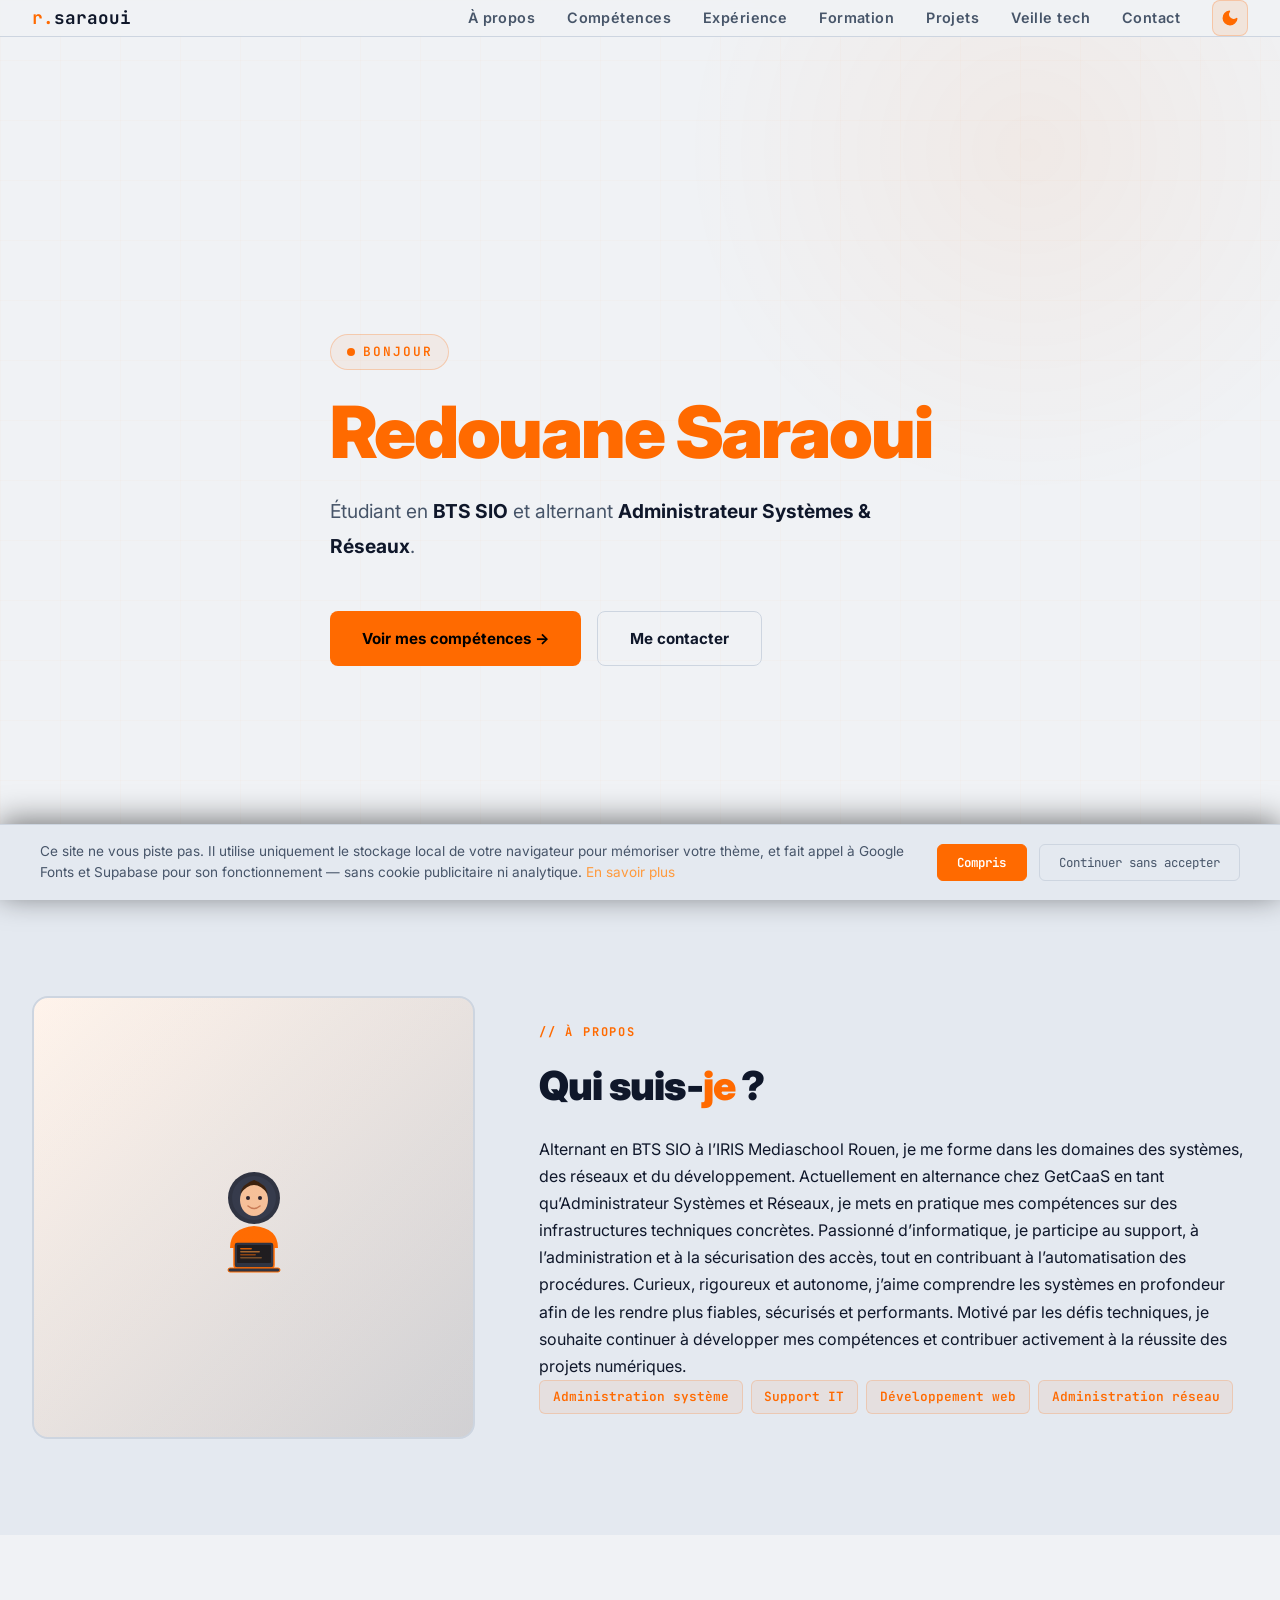
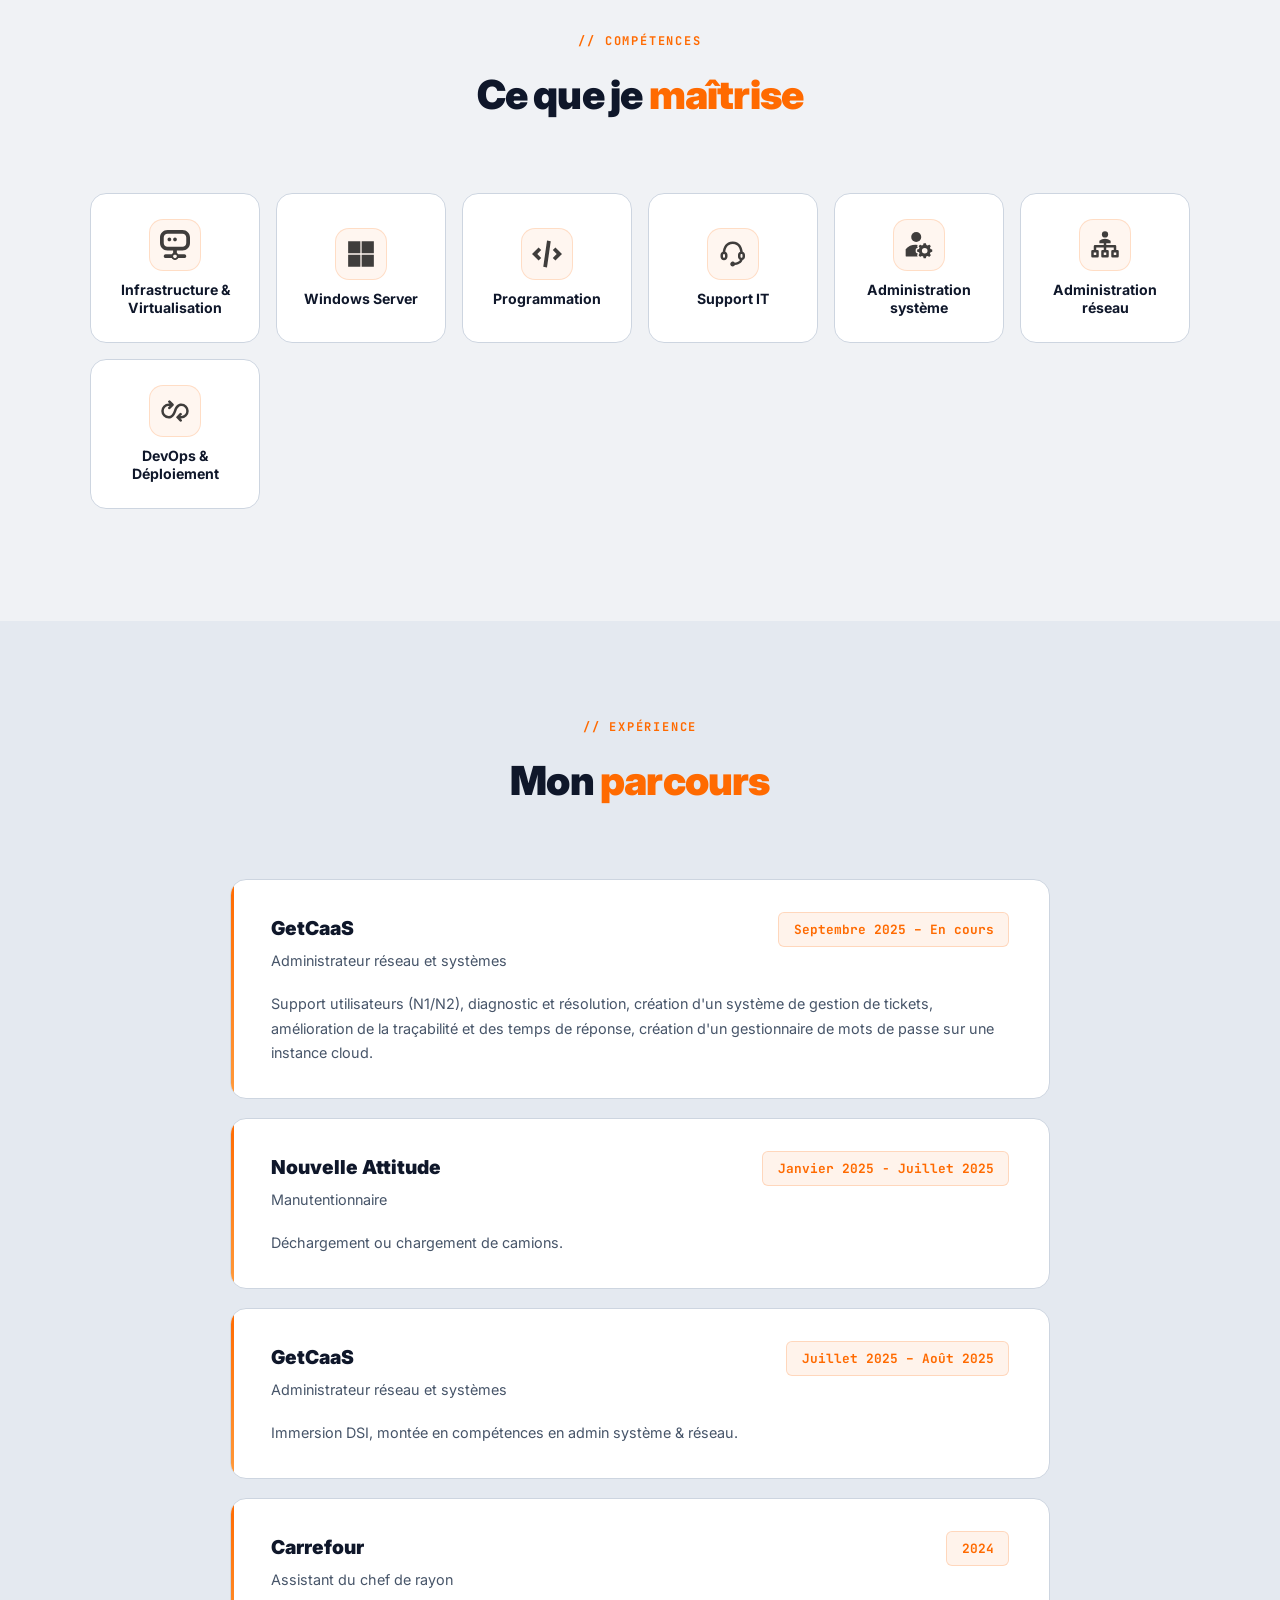
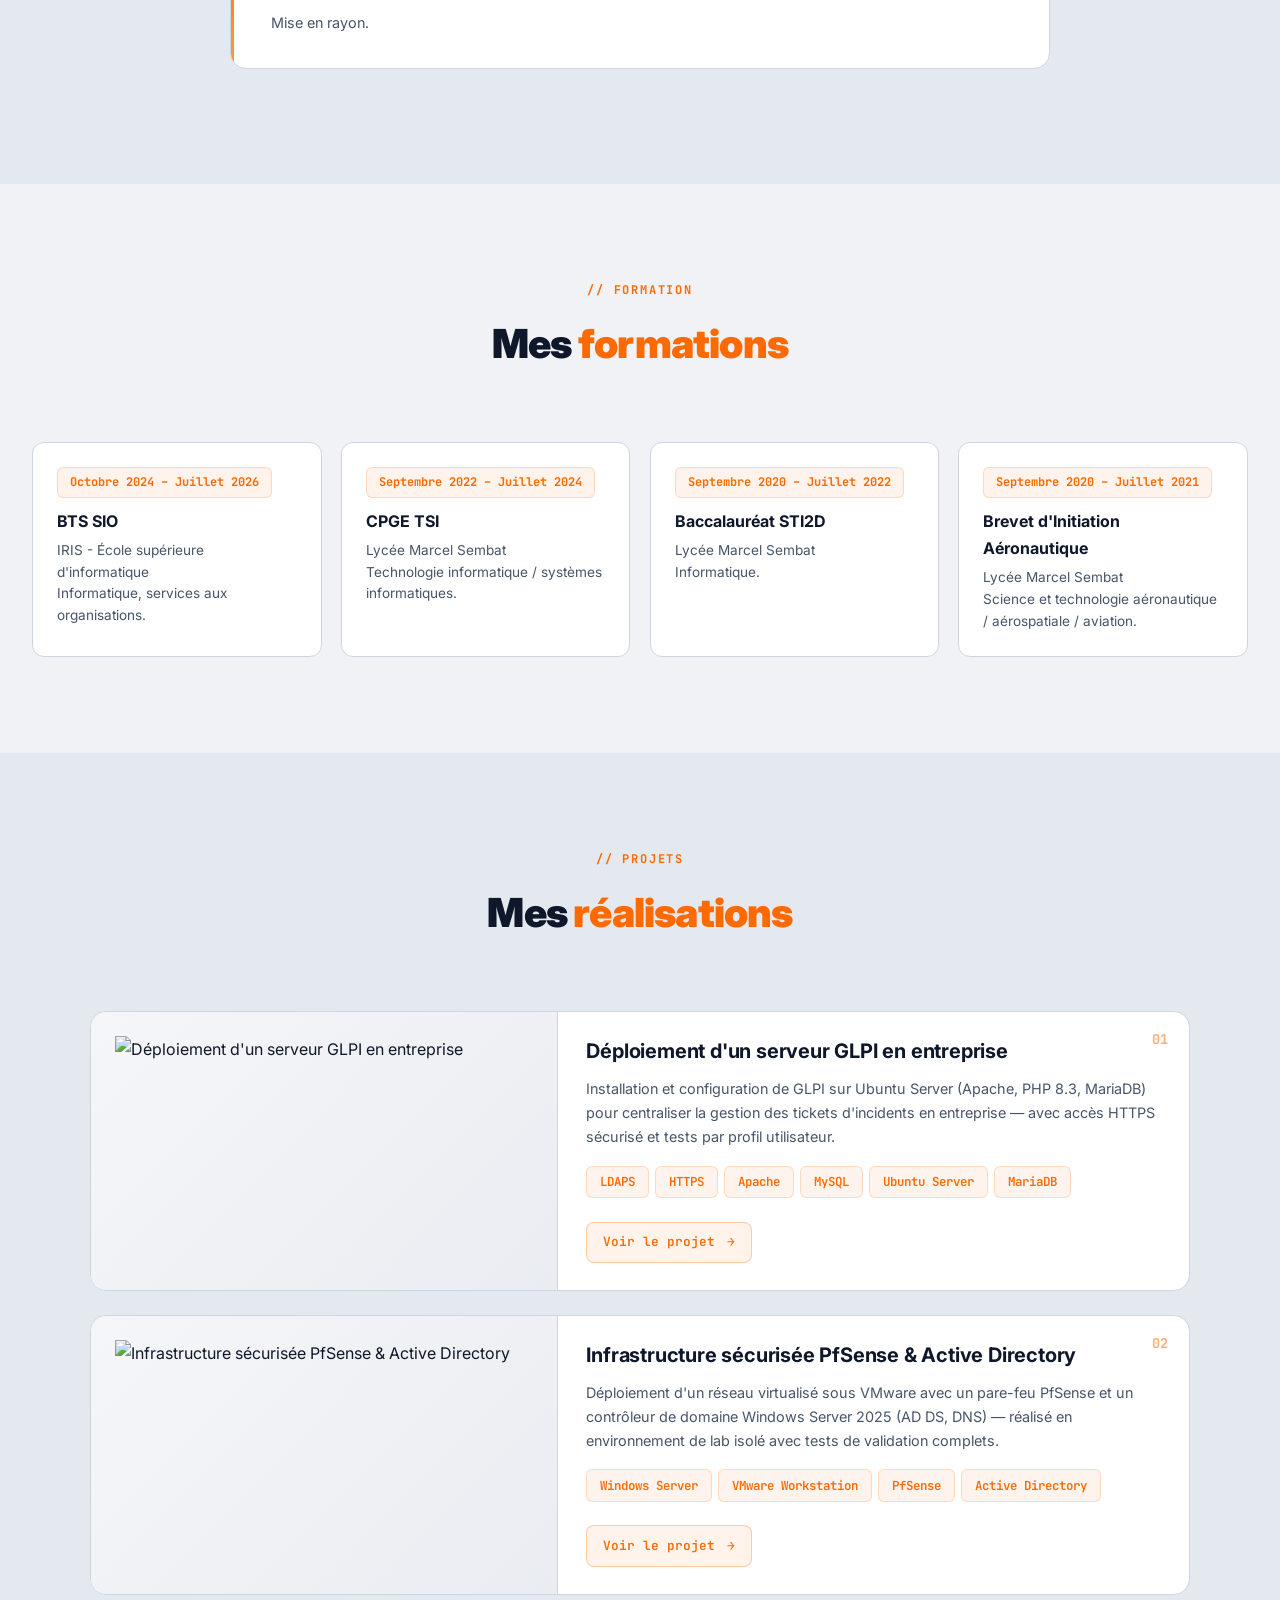
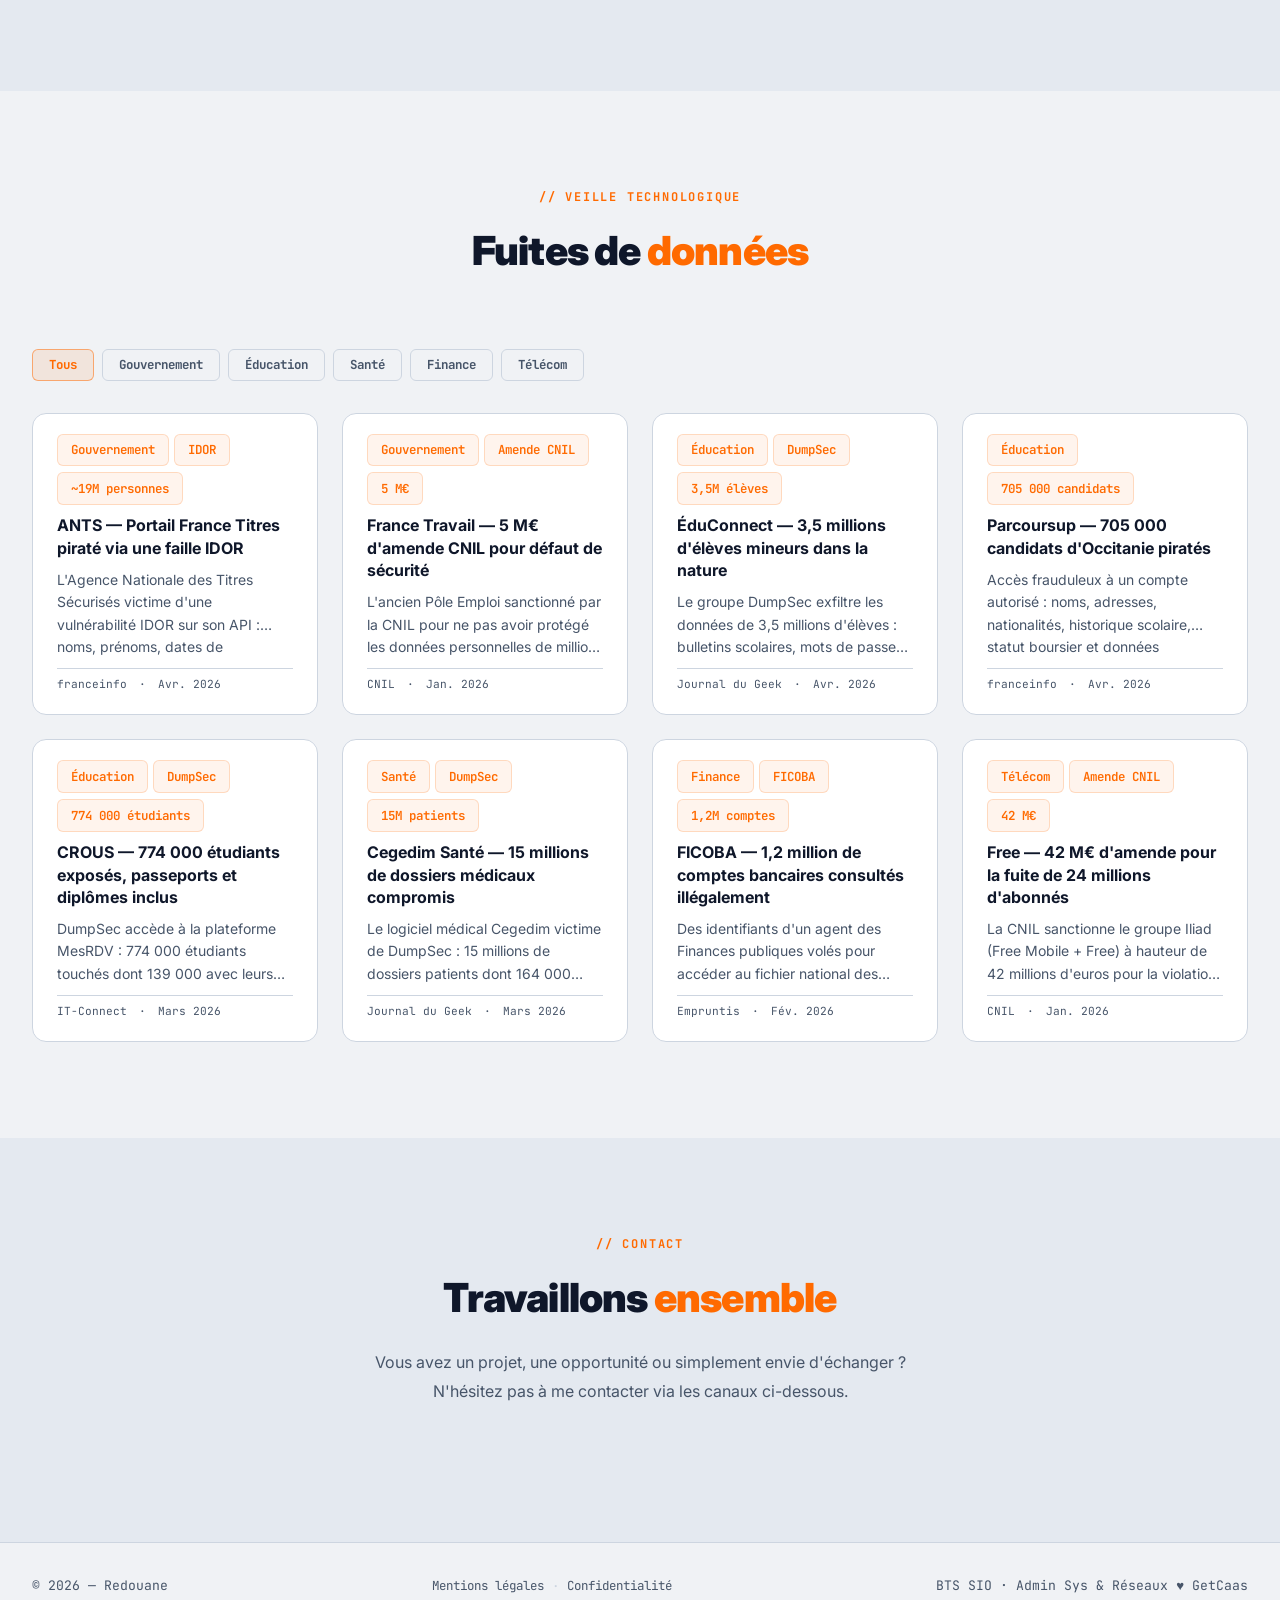
==== commit 740c9a20: "RGPD" ====
--- a/index.html
+++ b/index.html
@@ -309,8 +309,7 @@
     <article class="card">
         <div class="card-link">
             <div class="card-media">
-                <img src="https://bhfastbtpfqqggaukxmo.supabase.co/storage/v1/object/public/project-images/1777296810344-Nouveau-diagramme-Draw.io-317542.png" alt="Déploiement d'un serveur GLPI en entreprise" class="card-media-img">
-                <div class="card-media-overlay"><button type="button" class="card-media-btn" data-lightbox-src="https://bhfastbtpfqqggaukxmo.supabase.co/storage/v1/object/public/project-images/1777296810344-Nouveau-diagramme-Draw.io-317542.png" data-lightbox-alt="Déploiement d'un serveur GLPI en entreprise"><svg class="card-media-btn-icon" viewBox="0 0 24 24" fill="none" stroke="currentColor" stroke-width="2.2" stroke-linecap="round" stroke-linejoin="round" aria-hidden="true"><circle cx="11" cy="11" r="7"></circle><path d="m20 20-3.5-3.5"></path></svg>Aperçu</button></div>
+                <img src="https://bhfastbtpfqqggaukxmo.supabase.co/storage/v1/object/public/project-images/1777296810344-Nouveau-diagramme-Draw.io-317542.png" alt="Déploiement d'un serveur GLPI en entreprise" class="card-media-img"><div class="card-media-overlay"><button type="button" class="card-media-btn" data-lightbox-src="https://bhfastbtpfqqggaukxmo.supabase.co/storage/v1/object/public/project-images/1777296810344-Nouveau-diagramme-Draw.io-317542.png" data-lightbox-alt="Déploiement d'un serveur GLPI en entreprise"><svg class="card-media-btn-icon" viewBox="0 0 24 24" fill="none" stroke="currentColor" stroke-width="2.2" stroke-linecap="round" stroke-linejoin="round" aria-hidden="true"><circle cx="11" cy="11" r="7"></circle><path d="m20 20-3.5-3.5"></path></svg>Aperçu</button></div>
             </div>
             <div class="card-body">
                 <h3>Déploiement d'un serveur GLPI en entreprise</h3>
@@ -323,8 +322,7 @@
     <article class="card">
         <div class="card-link">
             <div class="card-media">
-                <img src="https://bhfastbtpfqqggaukxmo.supabase.co/storage/v1/object/public/project-images/1777296249608-Maquette-projet-E6-eval-2-.png" alt="Infrastructure sécurisée PfSense &amp; Active Directory" class="card-media-img">
-                <div class="card-media-overlay"><button type="button" class="card-media-btn" data-lightbox-src="https://bhfastbtpfqqggaukxmo.supabase.co/storage/v1/object/public/project-images/1777296249608-Maquette-projet-E6-eval-2-.png" data-lightbox-alt="Infrastructure sécurisée PfSense &amp; Active Directory"><svg class="card-media-btn-icon" viewBox="0 0 24 24" fill="none" stroke="currentColor" stroke-width="2.2" stroke-linecap="round" stroke-linejoin="round" aria-hidden="true"><circle cx="11" cy="11" r="7"></circle><path d="m20 20-3.5-3.5"></path></svg>Aperçu</button></div>
+                <img src="https://bhfastbtpfqqggaukxmo.supabase.co/storage/v1/object/public/project-images/1777296249608-Maquette-projet-E6-eval-2-.png" alt="Infrastructure sécurisée PfSense &amp; Active Directory" class="card-media-img"><div class="card-media-overlay"><button type="button" class="card-media-btn" data-lightbox-src="https://bhfastbtpfqqggaukxmo.supabase.co/storage/v1/object/public/project-images/1777296249608-Maquette-projet-E6-eval-2-.png" data-lightbox-alt="Infrastructure sécurisée PfSense &amp; Active Directory"><svg class="card-media-btn-icon" viewBox="0 0 24 24" fill="none" stroke="currentColor" stroke-width="2.2" stroke-linecap="round" stroke-linejoin="round" aria-hidden="true"><circle cx="11" cy="11" r="7"></circle><path d="m20 20-3.5-3.5"></path></svg>Aperçu</button></div>
             </div>
             <div class="card-body">
                 <h3>Infrastructure sécurisée PfSense &amp; Active Directory</h3>
@@ -459,10 +457,28 @@
         <img class="lightbox-img" alt="">
     </div>
 
+    <!-- Bannière consentement cookies -->
+    <div class="cookie-banner" id="cookieBanner" role="dialog" aria-live="polite" aria-label="Gestion des cookies" hidden>
+        <div class="cookie-banner__inner">
+            <div class="cookie-banner__text">
+<p>Ce site ne vous piste pas. Il utilise uniquement le stockage local de votre navigateur pour mémoriser votre thème, et fait appel à Google Fonts et Supabase pour son fonctionnement — sans cookie publicitaire ni analytique. <a href="politique-confidentialite.html">En savoir plus</a></p>
+            </div>
+            <div class="cookie-banner__actions">
+                <button class="cookie-btn cookie-btn--accept" id="cookieAccept" type="button">Compris</button>
+                <button class="cookie-btn cookie-btn--decline" id="cookieDecline" type="button">Continuer sans accepter</button>
+            </div>
+        </div>
+    </div>
+
     <!-- Footer -->
     <footer class="site-footer">
         <div class="container footer-inner">
             <span>© <span id="year">2025</span> — Redouane</span>
+            <div class="footer-center">
+                <a href="mentions-legales.html" class="footer-legal-link">Mentions légales</a>
+                <span class="footer-sep">·</span>
+                <a href="politique-confidentialite.html" class="footer-legal-link">Confidentialité</a>
+            </div>
             <span>BTS SIO · Admin Sys &amp; Réseaux <a href="admin-login.html" class="heart-link">♥</a> GetCaas</span>
         </div>
     </footer>
@@ -522,5 +538,27 @@
       });
     })();
     </script>
+
+    <script>
+    (function() {
+      var banner = document.getElementById('cookieBanner');
+      if (!banner) return;
+      var key = 'cookie_consent';
+
+      if (!localStorage.getItem(key)) {
+        banner.hidden = false;
+        requestAnimationFrame(function() { banner.classList.add('is-visible'); });
+      }
+
+      function dismiss(value) {
+        localStorage.setItem(key, value);
+        banner.classList.remove('is-visible');
+        setTimeout(function() { banner.hidden = true; }, 350);
+      }
+
+      document.getElementById('cookieAccept').addEventListener('click', function() { dismiss('accepted'); });
+      document.getElementById('cookieDecline').addEventListener('click', function() { dismiss('declined'); });
+    })();
+    </script>
 </body>
 </html>
--- a/styles.css
+++ b/styles.css
@@ -1997,3 +1997,162 @@
 @media (max-width: 768px) {
   .veille-grid { grid-template-columns: 1fr; }
 }
+
+/* ========================================
+   FOOTER — LIENS LÉGAUX
+======================================== */
+
+.footer-center {
+  display: flex;
+  align-items: center;
+  gap: 0.5rem;
+  font-family: 'JetBrains Mono', monospace;
+  font-size: 0.78rem;
+}
+
+.footer-sep {
+  color: var(--border);
+}
+
+.footer-legal-link {
+  color: var(--muted);
+  text-decoration: none;
+  font-family: 'JetBrains Mono', monospace;
+  font-size: 0.78rem;
+  transition: color 0.2s;
+}
+
+.footer-legal-link:hover {
+  color: var(--accent2);
+}
+
+/* ========================================
+   BANNIÈRE COOKIES
+======================================== */
+
+.cookie-banner {
+  position: fixed;
+  bottom: 0;
+  left: 0;
+  right: 0;
+  z-index: 2000;
+  background: var(--bg2);
+  border-top: 1px solid var(--border);
+  padding: 1rem 2rem;
+  transform: translateY(100%);
+  opacity: 0;
+  transition: transform 0.35s cubic-bezier(0.34, 1.56, 0.64, 1), opacity 0.35s ease;
+  box-shadow: 0 -4px 30px rgba(0, 0, 0, 0.5);
+}
+
+.cookie-banner.is-visible {
+  transform: translateY(0);
+  opacity: 1;
+}
+
+.cookie-banner__inner {
+  max-width: 1200px;
+  margin: 0 auto;
+  display: flex;
+  align-items: center;
+  justify-content: space-between;
+  gap: 1.5rem;
+  flex-wrap: wrap;
+}
+
+.cookie-banner__text {
+  display: flex;
+  align-items: flex-start;
+  gap: 0.75rem;
+  flex: 1;
+  min-width: 260px;
+}
+
+
+.cookie-banner__text p {
+  font-size: 0.85rem;
+  color: var(--muted);
+  line-height: 1.6;
+  margin: 0;
+}
+
+.cookie-banner__text p strong {
+  color: var(--text);
+}
+
+.cookie-banner__text p a {
+  color: var(--accent2);
+  text-decoration: none;
+}
+
+.cookie-banner__text p a:hover {
+  text-decoration: underline;
+}
+
+.cookie-banner__actions {
+  display: flex;
+  gap: 0.75rem;
+  align-items: center;
+  flex-shrink: 0;
+}
+
+.cookie-btn {
+  font-family: 'JetBrains Mono', monospace;
+  font-size: 0.78rem;
+  padding: 0.55rem 1.2rem;
+  border-radius: 6px;
+  cursor: pointer;
+  transition: background 0.2s, border-color 0.2s, color 0.2s, transform 0.15s;
+  white-space: nowrap;
+}
+
+.cookie-btn:active {
+  transform: scale(0.97);
+}
+
+.cookie-btn--accept {
+  background: var(--accent);
+  color: #fff;
+  border: 1px solid var(--accent);
+  font-weight: 600;
+}
+
+.cookie-btn--accept:hover {
+  background: var(--accent2);
+  border-color: var(--accent2);
+}
+
+.cookie-btn--decline {
+  background: transparent;
+  color: var(--muted);
+  border: 1px solid var(--border);
+}
+
+.cookie-btn--decline:hover {
+  border-color: var(--muted);
+  color: var(--text);
+}
+
+@media (max-width: 600px) {
+  .cookie-banner {
+    padding: 1rem;
+  }
+  .cookie-banner__inner {
+    flex-direction: column;
+    align-items: flex-start;
+    gap: 1rem;
+  }
+  .cookie-banner__actions {
+    width: 100%;
+    justify-content: stretch;
+  }
+  .cookie-btn {
+    flex: 1;
+    text-align: center;
+  }
+  .footer-center {
+    order: -1;
+    width: 100%;
+    justify-content: center;
+  }
+}
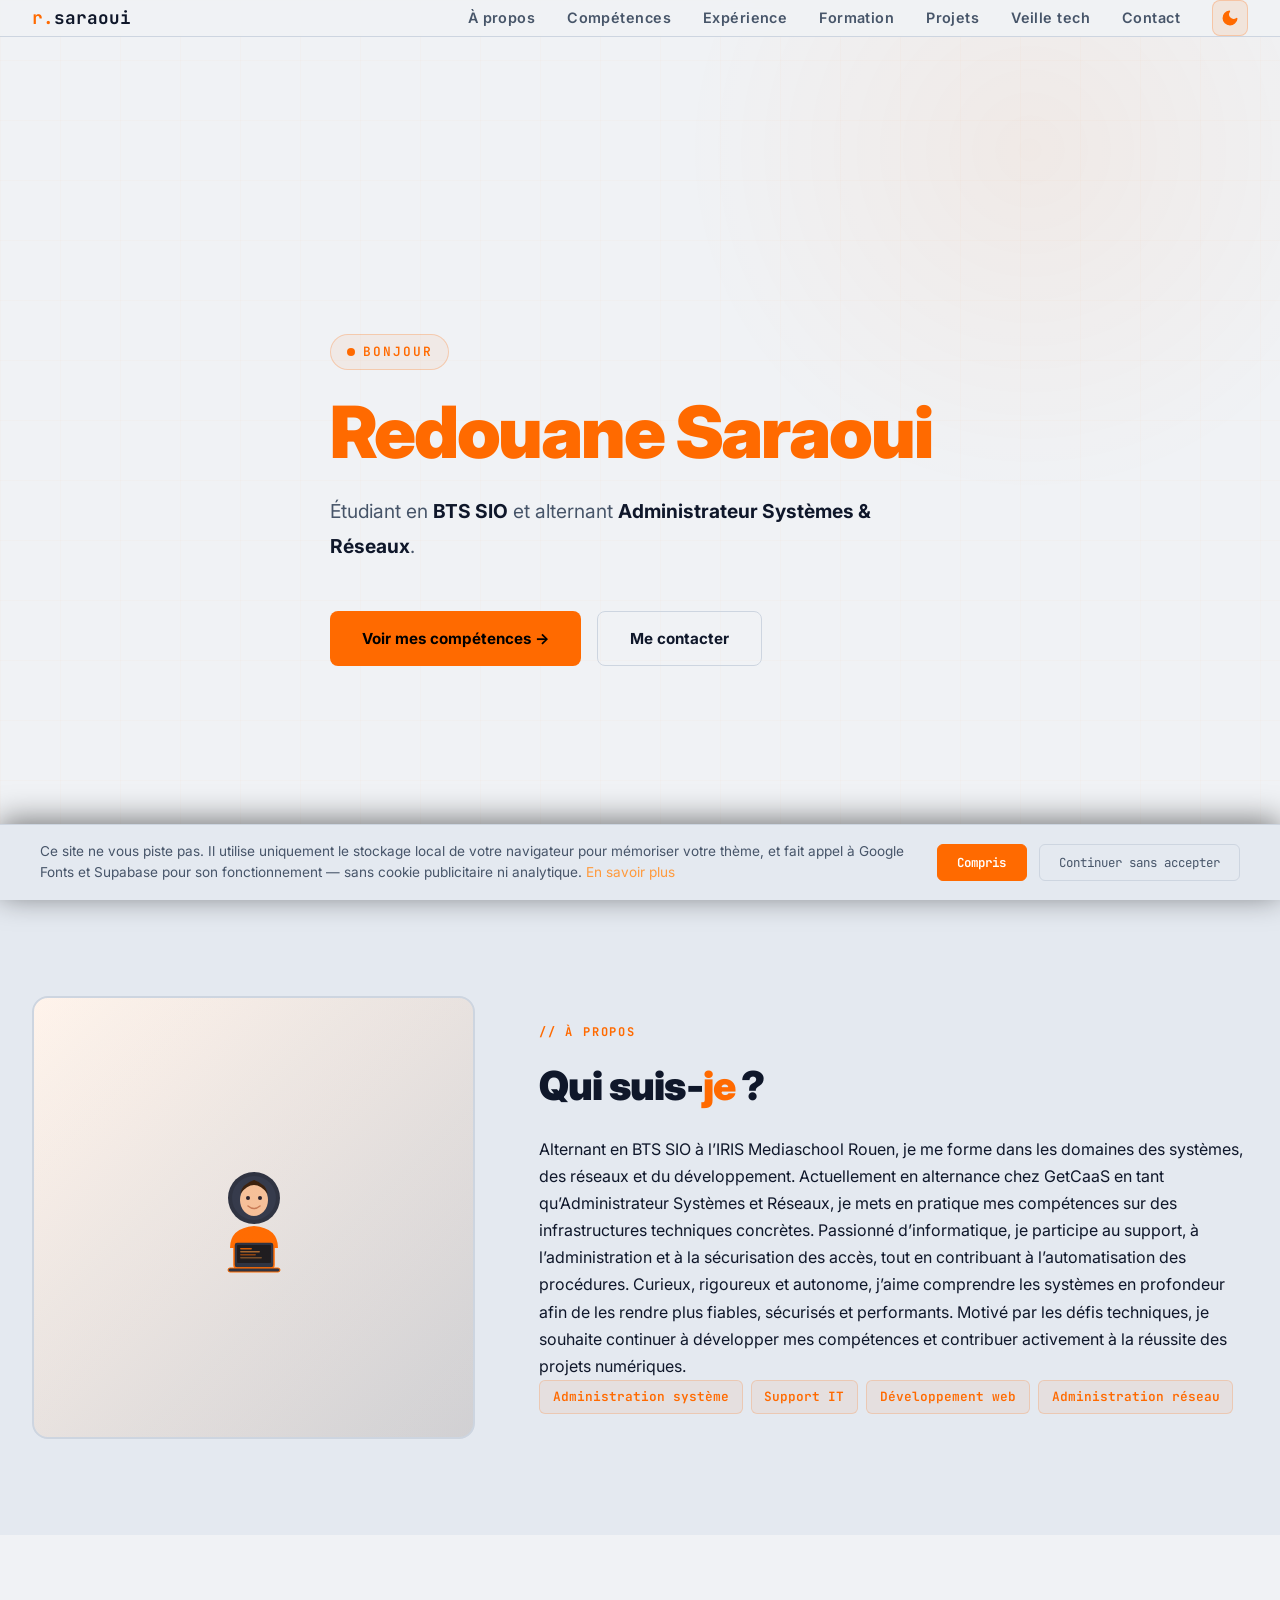
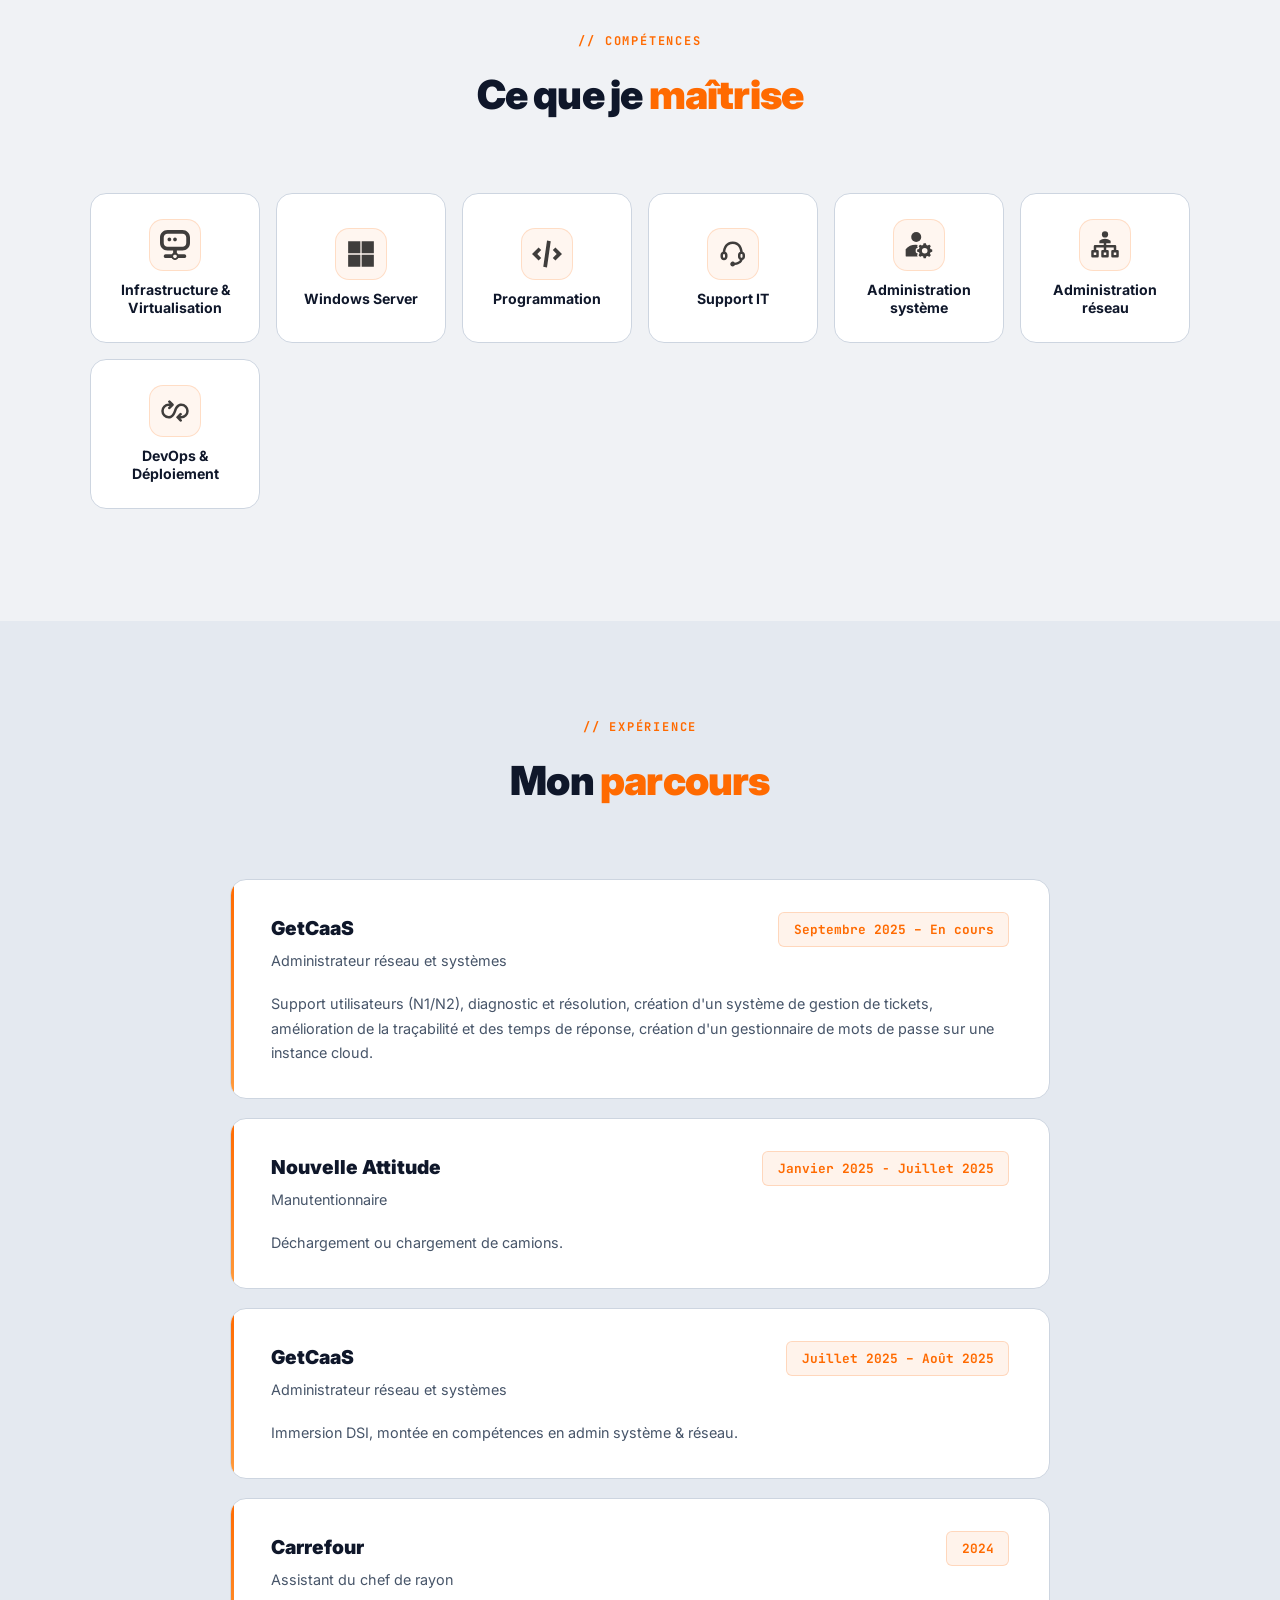
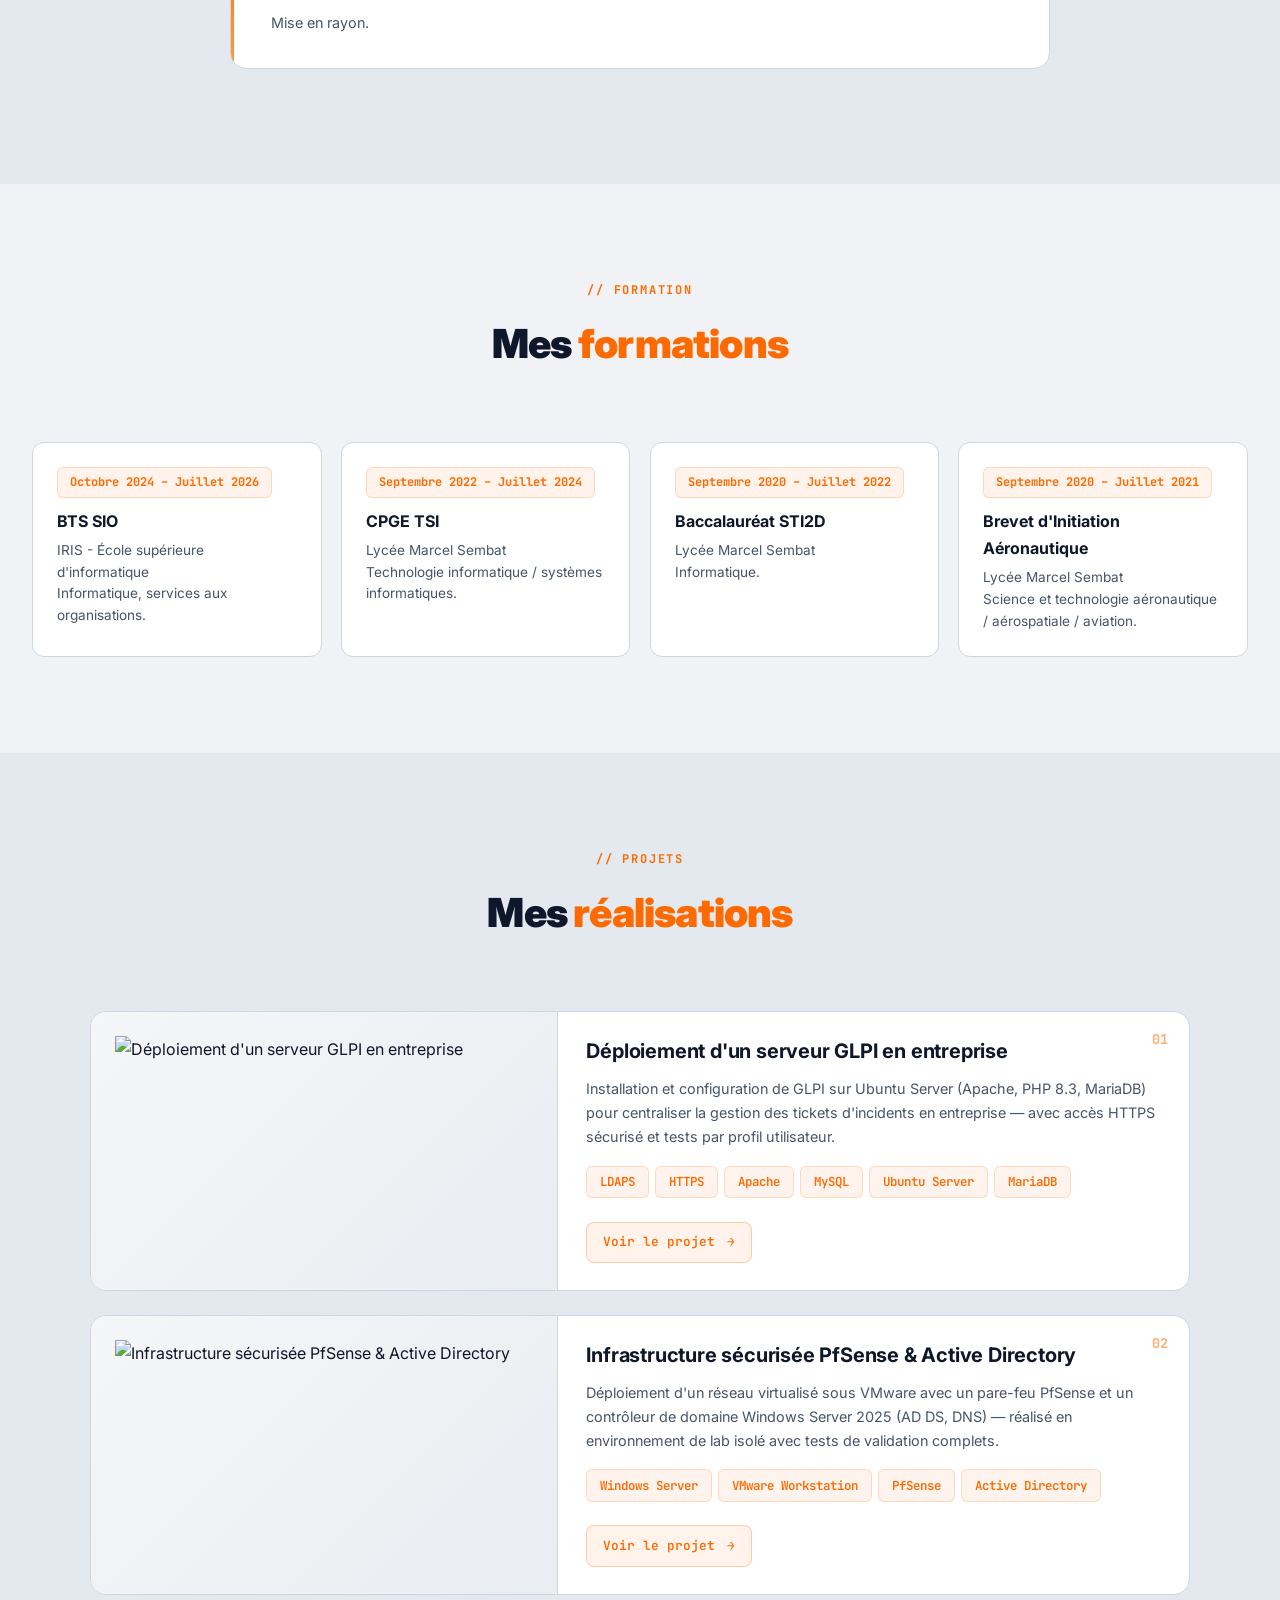
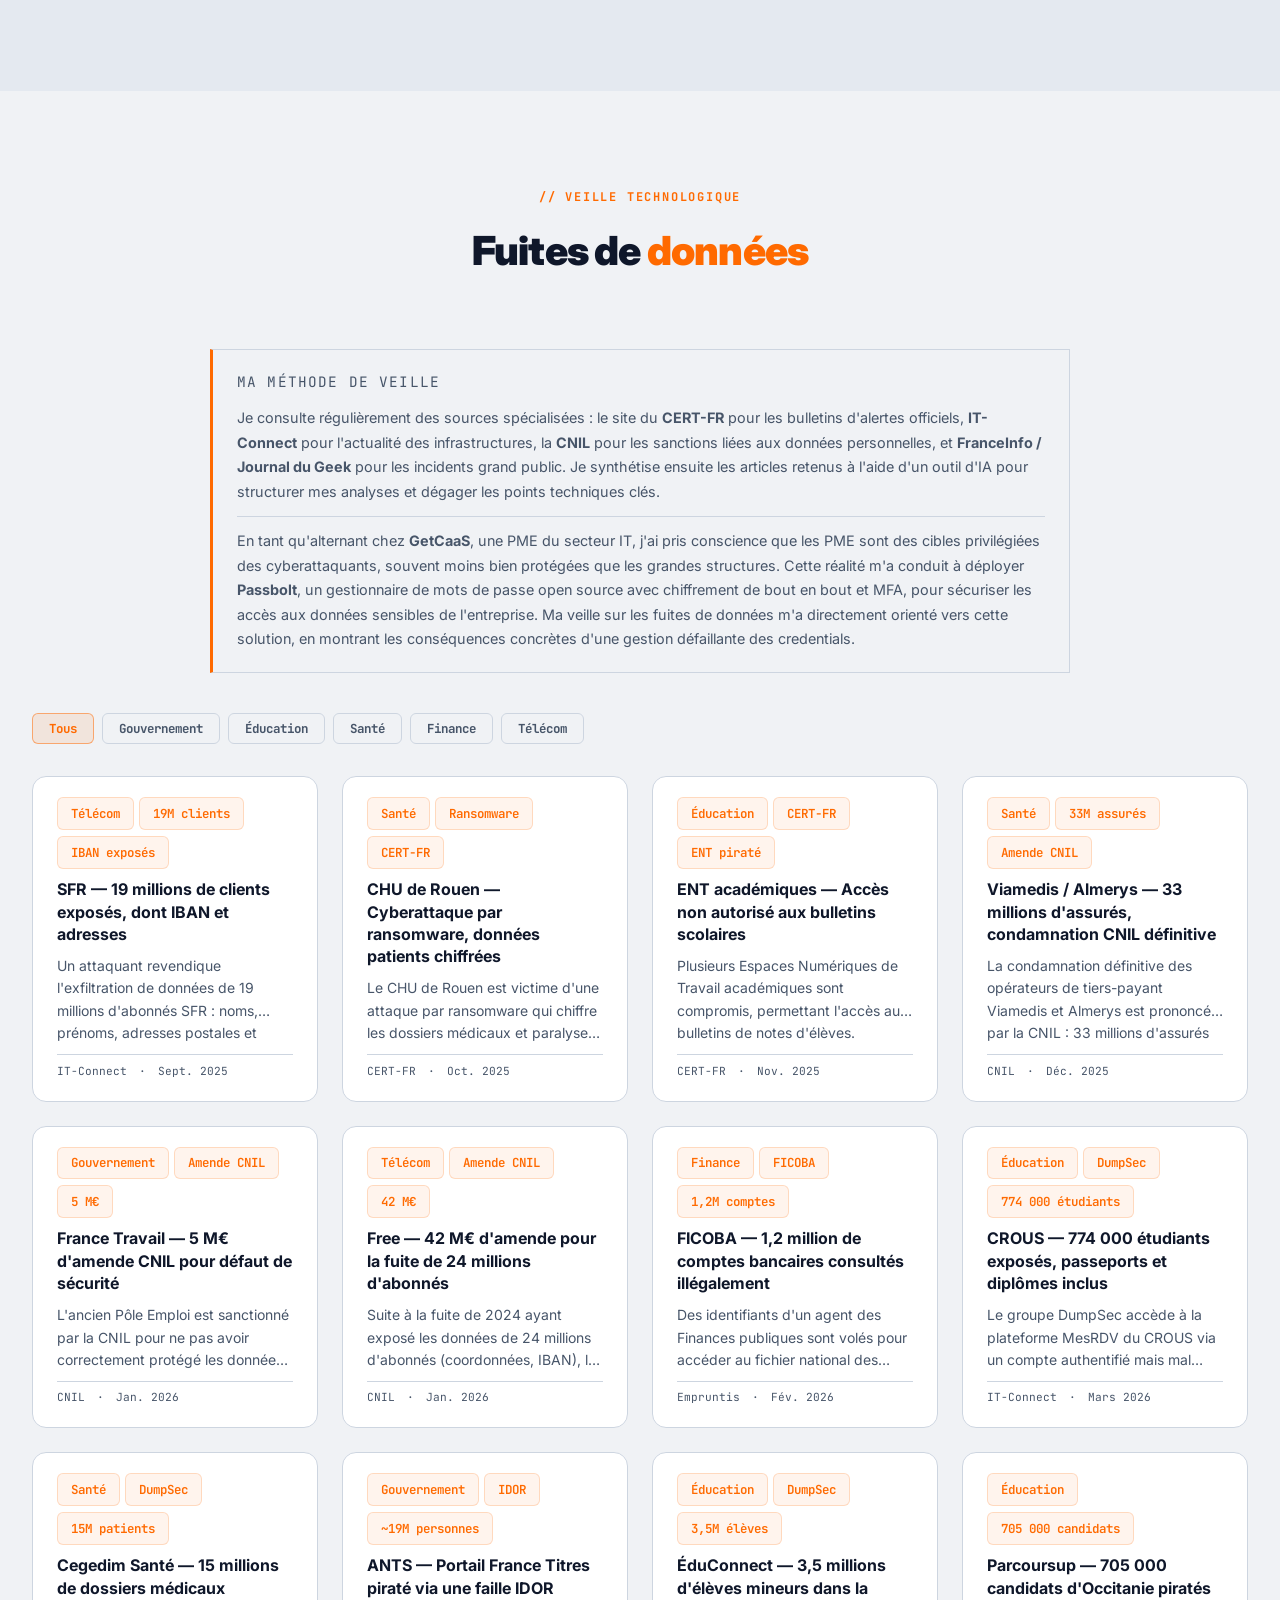
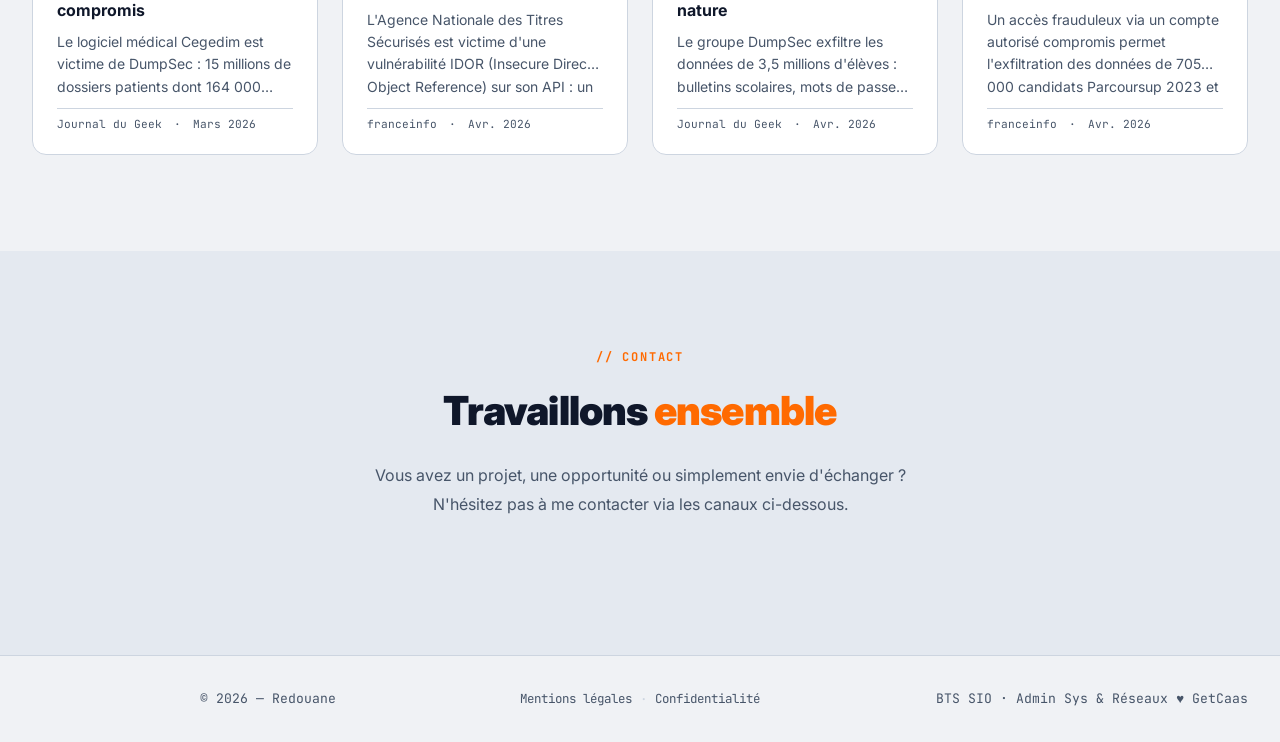
==== commit c9b80cdf: "Veille modifié" ====
--- a/index.html
+++ b/index.html
@@ -345,6 +345,15 @@
                 <p class="eyebrow">// Veille technologique</p>
                 <h2>Fuites de <span class="accent">données</span></h2>
             </div>
+
+            <div class="veille-intro" data-reveal>
+                <div class="veille-methode">
+                    <p class="veille-methode-title">Ma méthode de veille</p>
+                    <p>Je consulte régulièrement des sources spécialisées : le site du <strong>CERT-FR</strong> pour les bulletins d'alertes officiels, <strong>IT-Connect</strong> pour l'actualité des infrastructures, la <strong>CNIL</strong> pour les sanctions liées aux données personnelles, et <strong>FranceInfo / Journal du Geek</strong> pour les incidents grand public. Je synthétise ensuite les articles retenus à l'aide d'un outil d'IA pour structurer mes analyses et dégager les points techniques clés.</p>
+                    <p class="veille-pratique">En tant qu'alternant chez <strong>GetCaaS</strong>, une PME du secteur IT, j'ai pris conscience que les PME sont des cibles privilégiées des cyberattaquants, souvent moins bien protégées que les grandes structures. Cette réalité m'a conduit à déployer <strong>Passbolt</strong>, un gestionnaire de mots de passe open source avec chiffrement de bout en bout et MFA, pour sécuriser les accès aux données sensibles de l'entreprise. Ma veille sur les fuites de données m'a directement orienté vers cette solution, en montrant les conséquences concrètes d'une gestion défaillante des credentials.</p>
+                </div>
+            </div>
+
             <div class="veille-filters" data-reveal>
                 <button class="veille-filter active" data-category="all">Tous</button>
                 <button class="veille-filter" data-category="gouvernement">Gouvernement</button>
@@ -355,21 +364,101 @@
             </div>
             <div class="veille-grid" data-reveal>
 
+                <!-- Sept. 2025 -->
+                <a class="veille-card" data-category="telecom" href="https://www.it-connect.fr/fuite-de-donnees-sfr-19-millions-de-clients-exposes/" target="_blank" rel="noopener noreferrer">
+                    <div class="veille-card-body">
+                        <div class="veille-tags"><span class="pill">Télécom</span><span class="pill">19M clients</span><span class="pill">IBAN exposés</span></div>
+                        <h3 class="veille-title">SFR — 19 millions de clients exposés, dont IBAN et adresses</h3>
+                        <p class="veille-desc">Un attaquant revendique l'exfiltration de données de 19 millions d'abonnés SFR : noms, prénoms, adresses postales et IBAN. L'incident révèle des lacunes dans la segmentation des bases de données et l'absence de chiffrement des données bancaires au repos — deux mesures fondamentales pour tout administrateur d'infrastructure hébergeant des données personnelles sensibles.</p>
+                        <div class="veille-meta"><span>IT-Connect</span><span>Sept. 2025</span></div>
+                    </div>
+                </a>
+
+                <!-- Oct. 2025 -->
+                <a class="veille-card" data-category="sante" href="https://www.cert.ssi.gouv.fr/alerte/CERTFR-2025-ALE-010/" target="_blank" rel="noopener noreferrer">
+                    <div class="veille-card-body">
+                        <div class="veille-tags"><span class="pill">Santé</span><span class="pill">Ransomware</span><span class="pill">CERT-FR</span></div>
+                        <h3 class="veille-title">CHU de Rouen — Cyberattaque par ransomware, données patients chiffrées</h3>
+                        <p class="veille-desc">Le CHU de Rouen est victime d'une attaque par ransomware qui chiffre les dossiers médicaux et paralyse les systèmes pendant plusieurs jours. Le CERT-FR publie une alerte. Cet incident illustre les risques liés à la latéralisation dans les réseaux hospitaliers et l'importance de segmenter les VLAN, d'appliquer le principe du moindre privilège et de disposer de sauvegardes hors ligne testées régulièrement.</p>
+                        <div class="veille-meta"><span>CERT-FR</span><span>Oct. 2025</span></div>
+                    </div>
+                </a>
+
+                <!-- Nov. 2025 -->
+                <a class="veille-card" data-category="education" href="https://www.cert.ssi.gouv.fr/alerte/CERTFR-2025-ALE-012/" target="_blank" rel="noopener noreferrer">
+                    <div class="veille-card-body">
+                        <div class="veille-tags"><span class="pill">Éducation</span><span class="pill">CERT-FR</span><span class="pill">ENT piraté</span></div>
+                        <h3 class="veille-title">ENT académiques — Accès non autorisé aux bulletins scolaires</h3>
+                        <p class="veille-desc">Plusieurs Espaces Numériques de Travail académiques sont compromis, permettant l'accès aux bulletins de notes d'élèves. L'attaque exploite des comptes mal protégés (absence de MFA) et des sessions non expirées. En tant qu'alternant, cela confirme l'importance du déploiement de solutions MFA comme je l'ai mis en place via Passbolt chez GetCaaS pour protéger les accès sensibles.</p>
+                        <div class="veille-meta"><span>CERT-FR</span><span>Nov. 2025</span></div>
+                    </div>
+                </a>
+
+                <!-- Déc. 2025 -->
+                <a class="veille-card" data-category="sante" href="https://www.cnil.fr/fr/viamedis-almerys-amendes" target="_blank" rel="noopener noreferrer">
+                    <div class="veille-card-body">
+                        <div class="veille-tags"><span class="pill">Santé</span><span class="pill">33M assurés</span><span class="pill">Amende CNIL</span></div>
+                        <h3 class="veille-title">Viamedis / Almerys — 33 millions d'assurés, condamnation CNIL définitive</h3>
+                        <p class="veille-desc">La condamnation définitive des opérateurs de tiers-payant Viamedis et Almerys est prononcée par la CNIL : 33 millions d'assurés touchés par la fuite de 2024. L'enquête révèle l'absence de détection d'intrusion efficace (SIEM) et un contrôle insuffisant des accès API. Pour un administrateur SISR, cela rappelle l'obligation d'implémenter des outils de supervision des flux réseau et de journalisation des accès.</p>
+                        <div class="veille-meta"><span>CNIL</span><span>Déc. 2025</span></div>
+                    </div>
+                </a>
+
+                <!-- Jan. 2026 -->
+                <a class="veille-card" data-category="gouvernement" href="https://www.cnil.fr/en/data-breach-5million-fine-france-travail" target="_blank" rel="noopener noreferrer">
+                    <div class="veille-card-body">
+                        <div class="veille-tags"><span class="pill">Gouvernement</span><span class="pill">Amende CNIL</span><span class="pill">5 M€</span></div>
+                        <h3 class="veille-title">France Travail — 5 M€ d'amende CNIL pour défaut de sécurité</h3>
+                        <p class="veille-desc">L'ancien Pôle Emploi est sanctionné par la CNIL pour ne pas avoir correctement protégé les données personnelles de millions de demandeurs d'emploi. L'enquête pointe un défaut de chiffrement et une absence de contrôle des accès internes. Pour un admin réseau, cela souligne l'importance de chiffrer les bases de données et de segmenter les droits d'accès par rôle (RBAC).</p>
+                        <div class="veille-meta"><span>CNIL</span><span>Jan. 2026</span></div>
+                    </div>
+                </a>
+
+                <a class="veille-card" data-category="telecom" href="https://www.cnil.fr/fr/sanction-free-2026" target="_blank" rel="noopener noreferrer">
+                    <div class="veille-card-body">
+                        <div class="veille-tags"><span class="pill">Télécom</span><span class="pill">Amende CNIL</span><span class="pill">42 M€</span></div>
+                        <h3 class="veille-title">Free — 42 M€ d'amende pour la fuite de 24 millions d'abonnés</h3>
+                        <p class="veille-desc">Suite à la fuite de 2024 ayant exposé les données de 24 millions d'abonnés (coordonnées, IBAN), la CNIL prononce une amende record de 42 M€ contre le groupe Iliad. L'enquête révèle des défauts de chiffrement et une absence de détection d'intrusion efficace. Pour un administrateur réseau, cela rappelle l'importance de mettre en place des solutions SIEM et de chiffrer les bases de données sensibles, même en environnement interne.</p>
+                        <div class="veille-meta"><span>CNIL</span><span>Jan. 2026</span></div>
+                    </div>
+                </a>
+
+                <!-- Fév. 2026 -->
+                <a class="veille-card" data-category="finance" href="https://www.empruntis.com/rachat-credits/actualites/2026/piratage-fichier-ficoba-20802/" target="_blank" rel="noopener noreferrer">
+                    <div class="veille-card-body">
+                        <div class="veille-tags"><span class="pill">Finance</span><span class="pill">FICOBA</span><span class="pill">1,2M comptes</span></div>
+                        <h3 class="veille-title">FICOBA — 1,2 million de comptes bancaires consultés illégalement</h3>
+                        <p class="veille-desc">Des identifiants d'un agent des Finances publiques sont volés pour accéder au fichier national des comptes bancaires (FICOBA) : IBAN, identités et adresses exfiltrés pour 1,2 million de personnes. Cet incident illustre le risque des comptes à privilèges non surveillés et l'absence d'alertes sur les comportements anormaux — un cas typique où un SIEM avec règles de détection aurait permis de stopper l'exfiltration.</p>
+                        <div class="veille-meta"><span>Empruntis</span><span>Fév. 2026</span></div>
+                    </div>
+                </a>
+
+                <!-- Mars 2026 -->
+                <a class="veille-card" data-category="education" href="https://www.it-connect.fr/piratage-du-crous-les-donnees-de-774-000-etudiants-dans-la-nature-mars-2026/" target="_blank" rel="noopener noreferrer">
+                    <div class="veille-card-body">
+                        <div class="veille-tags"><span class="pill">Éducation</span><span class="pill">DumpSec</span><span class="pill">774 000 étudiants</span></div>
+                        <h3 class="veille-title">CROUS — 774 000 étudiants exposés, passeports et diplômes inclus</h3>
+                        <p class="veille-desc">Le groupe DumpSec accède à la plateforme MesRDV du CROUS via un compte authentifié mais mal cloisonné : 774 000 étudiants touchés dont 139 000 avec leurs pièces d'identité, passeports et justificatifs de domicile. L'attaque exploite un problème de gestion des droits et des rôles (RBAC). En infrastructure, cela souligne la nécessité d'appliquer le principe du moindre privilège sur les comptes de service et les APIs exposées.</p>
+                        <div class="veille-meta"><span>IT-Connect</span><span>Mars 2026</span></div>
+                    </div>
+                </a>
+
+                <a class="veille-card" data-category="sante" href="https://www.journaldugeek.com/2026/03/06/nouvelle-fuite-de-donnees-medicales-15-millions-de-francais-exposes-et-un-scandale-en-perspective/" target="_blank" rel="noopener noreferrer">
+                    <div class="veille-card-body">
+                        <div class="veille-tags"><span class="pill">Santé</span><span class="pill">DumpSec</span><span class="pill">15M patients</span></div>
+                        <h3 class="veille-title">Cegedim Santé — 15 millions de dossiers médicaux compromis</h3>
+                        <p class="veille-desc">Le logiciel médical Cegedim est victime de DumpSec : 15 millions de dossiers patients dont 164 000 avec annotations médicales sensibles (diagnostics, prescriptions). L'attaque révèle une absence de chiffrement des données médicales au repos et un contrôle d'accès insuffisant entre les différents clients du logiciel. Pour un admin SISR, c'est un rappel de l'importance de la isolation des données par tenant dans les architectures multi-clients.</p>
+                        <div class="veille-meta"><span>Journal du Geek</span><span>Mars 2026</span></div>
+                    </div>
+                </a>
+
+                <!-- Avr. 2026 -->
                 <a class="veille-card" data-category="gouvernement" href="https://www.franceinfo.fr/internet/securite-sur-internet/cyberattaques/l-ants-visee-par-une-cyberattaque-massive-jusqu-a-10-millions-de-comptes-concernes_7952141.html" target="_blank" rel="noopener noreferrer">
                     <div class="veille-card-body">
                         <div class="veille-tags"><span class="pill">Gouvernement</span><span class="pill">IDOR</span><span class="pill">~19M personnes</span></div>
                         <h3 class="veille-title">ANTS — Portail France Titres piraté via une faille IDOR</h3>
-                        <p class="veille-desc">L'Agence Nationale des Titres Sécurisés victime d'une vulnérabilité IDOR sur son API : noms, prénoms, dates de naissance, e-mails et identifiants de connexion exposés.</p>
+                        <p class="veille-desc">L'Agence Nationale des Titres Sécurisés est victime d'une vulnérabilité IDOR (Insecure Direct Object Reference) sur son API : un attaquant pouvait accéder aux données d'un autre utilisateur en modifiant simplement un identifiant dans la requête HTTP. Environ 19 millions de personnes sont concernées (noms, prénoms, dates de naissance). Cet incident illustre l'importance de la validation des droits d'accès côté serveur, et non uniquement côté client — une bonne pratique fondamentale en sécurisation d'API.</p>
                         <div class="veille-meta"><span>franceinfo</span><span>Avr. 2026</span></div>
-                    </div>
-                </a>
-
-                <a class="veille-card" data-category="gouvernement" href="https://www.cnil.fr/en/data-breach-5million-fine-france-travail" target="_blank" rel="noopener noreferrer">
-                    <div class="veille-card-body">
-                        <div class="veille-tags"><span class="pill">Gouvernement</span><span class="pill">Amende CNIL</span><span class="pill">5 M€</span></div>
-                        <h3 class="veille-title">France Travail — 5 M€ d'amende CNIL pour défaut de sécurité</h3>
-                        <p class="veille-desc">L'ancien Pôle Emploi sanctionné par la CNIL pour ne pas avoir protégé les données personnelles de millions de demandeurs d'emploi suite à une violation de données.</p>
-                        <div class="veille-meta"><span>CNIL</span><span>Jan. 2026</span></div>
                     </div>
                 </a>
 
@@ -377,7 +466,7 @@
                     <div class="veille-card-body">
                         <div class="veille-tags"><span class="pill">Éducation</span><span class="pill">DumpSec</span><span class="pill">3,5M élèves</span></div>
                         <h3 class="veille-title">ÉduConnect — 3,5 millions d'élèves mineurs dans la nature</h3>
-                        <p class="veille-desc">Le groupe DumpSec exfiltre les données de 3,5 millions d'élèves : bulletins scolaires, mots de passe en clair, données administratives et documents ASSR2.</p>
+                        <p class="veille-desc">Le groupe DumpSec exfiltre les données de 3,5 millions d'élèves : bulletins scolaires, mots de passe stockés en clair, données administratives et documents ASSR2. Le stockage des mots de passe en clair constitue une faute grave — toute infrastructure doit utiliser un hachage salé (bcrypt, Argon2). Cet incident souligne aussi l'absence de politique de rotation des mots de passe et de surveillance des exports de données massifs.</p>
                         <div class="veille-meta"><span>Journal du Geek</span><span>Avr. 2026</span></div>
                     </div>
                 </a>
@@ -386,44 +475,8 @@
                     <div class="veille-card-body">
                         <div class="veille-tags"><span class="pill">Éducation</span><span class="pill">705 000 candidats</span></div>
                         <h3 class="veille-title">Parcoursup — 705 000 candidats d'Occitanie piratés</h3>
-                        <p class="veille-desc">Accès frauduleux à un compte autorisé : noms, adresses, nationalités, historique scolaire, statut boursier et données parentales des candidats 2023 et 2025 compromis.</p>
+                        <p class="veille-desc">Un accès frauduleux via un compte autorisé compromis permet l'exfiltration des données de 705 000 candidats Parcoursup 2023 et 2025 : noms, adresses, nationalités, historique scolaire, statut boursier et données parentales. L'utilisation d'un compte légitime rend la détection difficile — c'est exactement le cas d'usage justifiant un SIEM avec analyse comportementale (UEBA) pour détecter les accès anormaux par volume ou horaire.</p>
                         <div class="veille-meta"><span>franceinfo</span><span>Avr. 2026</span></div>
-                    </div>
-                </a>
-
-                <a class="veille-card" data-category="education" href="https://www.it-connect.fr/piratage-du-crous-les-donnees-de-774-000-etudiants-dans-la-nature-mars-2026/" target="_blank" rel="noopener noreferrer">
-                    <div class="veille-card-body">
-                        <div class="veille-tags"><span class="pill">Éducation</span><span class="pill">DumpSec</span><span class="pill">774 000 étudiants</span></div>
-                        <h3 class="veille-title">CROUS — 774 000 étudiants exposés, passeports et diplômes inclus</h3>
-                        <p class="veille-desc">DumpSec accède à la plateforme MesRDV : 774 000 étudiants touchés dont 139 000 avec leurs pièces d'identité, passeports et justificatifs de domicile.</p>
-                        <div class="veille-meta"><span>IT-Connect</span><span>Mars 2026</span></div>
-                    </div>
-                </a>
-
-                <a class="veille-card" data-category="sante" href="https://www.journaldugeek.com/2026/03/06/nouvelle-fuite-de-donnees-medicales-15-millions-de-francais-exposes-et-un-scandale-en-perspective/" target="_blank" rel="noopener noreferrer">
-                    <div class="veille-card-body">
-                        <div class="veille-tags"><span class="pill">Santé</span><span class="pill">DumpSec</span><span class="pill">15M patients</span></div>
-                        <h3 class="veille-title">Cegedim Santé — 15 millions de dossiers médicaux compromis</h3>
-                        <p class="veille-desc">Le logiciel médical Cegedim victime de DumpSec : 15 millions de dossiers patients dont 164 000 avec annotations médicales sensibles (diagnostics, prescriptions).</p>
-                        <div class="veille-meta"><span>Journal du Geek</span><span>Mars 2026</span></div>
-                    </div>
-                </a>
-
-                <a class="veille-card" data-category="finance" href="https://www.empruntis.com/rachat-credits/actualites/2026/piratage-fichier-ficoba-20802/" target="_blank" rel="noopener noreferrer">
-                    <div class="veille-card-body">
-                        <div class="veille-tags"><span class="pill">Finance</span><span class="pill">FICOBA</span><span class="pill">1,2M comptes</span></div>
-                        <h3 class="veille-title">FICOBA — 1,2 million de comptes bancaires consultés illégalement</h3>
-                        <p class="veille-desc">Des identifiants d'un agent des Finances publiques volés pour accéder au fichier national des comptes bancaires : IBAN, identité et adresses postales exfiltrés.</p>
-                        <div class="veille-meta"><span>Empruntis</span><span>Fév. 2026</span></div>
-                    </div>
-                </a>
-
-                <a class="veille-card" data-category="telecom" href="https://www.cnil.fr/fr/sanction-free-2026" target="_blank" rel="noopener noreferrer">
-                    <div class="veille-card-body">
-                        <div class="veille-tags"><span class="pill">Télécom</span><span class="pill">Amende CNIL</span><span class="pill">42 M€</span></div>
-                        <h3 class="veille-title">Free — 42 M€ d'amende pour la fuite de 24 millions d'abonnés</h3>
-                        <p class="veille-desc">La CNIL sanctionne le groupe Iliad (Free Mobile + Free) à hauteur de 42 millions d'euros pour la violation de données de 24 millions de contrats d'abonnement.</p>
-                        <div class="veille-meta"><span>CNIL</span><span>Jan. 2026</span></div>
                     </div>
                 </a>
 
--- a/styles.css
+++ b/styles.css
@@ -1314,11 +1314,14 @@
 ======================================== */
 
 .footer-inner {
-  display: flex;
-  justify-content: space-between;
-  align-items: center;
-  flex-wrap: wrap;
+  display: grid;
+  grid-template-columns: 1fr auto 1fr;
+  align-items: center;
   gap: 1rem;
+}
+
+.footer-inner > :last-child {
+  text-align: right;
 }
 
 /* ========================================
@@ -1634,7 +1637,11 @@
   }
 
   .footer-inner {
-    flex-direction: column;
+    grid-template-columns: 1fr;
+    text-align: center;
+  }
+
+  .footer-inner > :last-child {
     text-align: center;
   }
 
@@ -1855,6 +1862,50 @@
    VEILLE TECHNOLOGIQUE
 ======================================== */
 
+.veille-intro {
+  margin: 0 auto 2.5rem;
+  max-width: 860px;
+}
+
+.veille-intro-text {
+  color: var(--text-secondary);
+  line-height: 1.75;
+  margin-bottom: 1.5rem;
+  font-size: 0.95rem;
+}
+
+.veille-methode {
+  background: var(--surface);
+  border: 1px solid var(--border);
+  border-left: 3px solid var(--accent);
+  border-radius: var(--radius);
+  padding: 1.25rem 1.5rem;
+  display: flex;
+  flex-direction: column;
+  gap: 0.75rem;
+}
+
+.veille-methode-title {
+  font-family: 'JetBrains Mono', monospace;
+  font-size: 0.78rem;
+  text-transform: uppercase;
+  letter-spacing: 0.08em;
+  color: var(--accent);
+  margin-bottom: 0.25rem;
+}
+
+.veille-methode p {
+  color: var(--text-secondary);
+  line-height: 1.7;
+  font-size: 0.9rem;
+  margin: 0;
+}
+
+.veille-pratique {
+  padding-top: 0.75rem;
+  border-top: 1px solid var(--border);
+}
+
 .veille-filters {
   display: flex;
   flex-wrap: wrap;
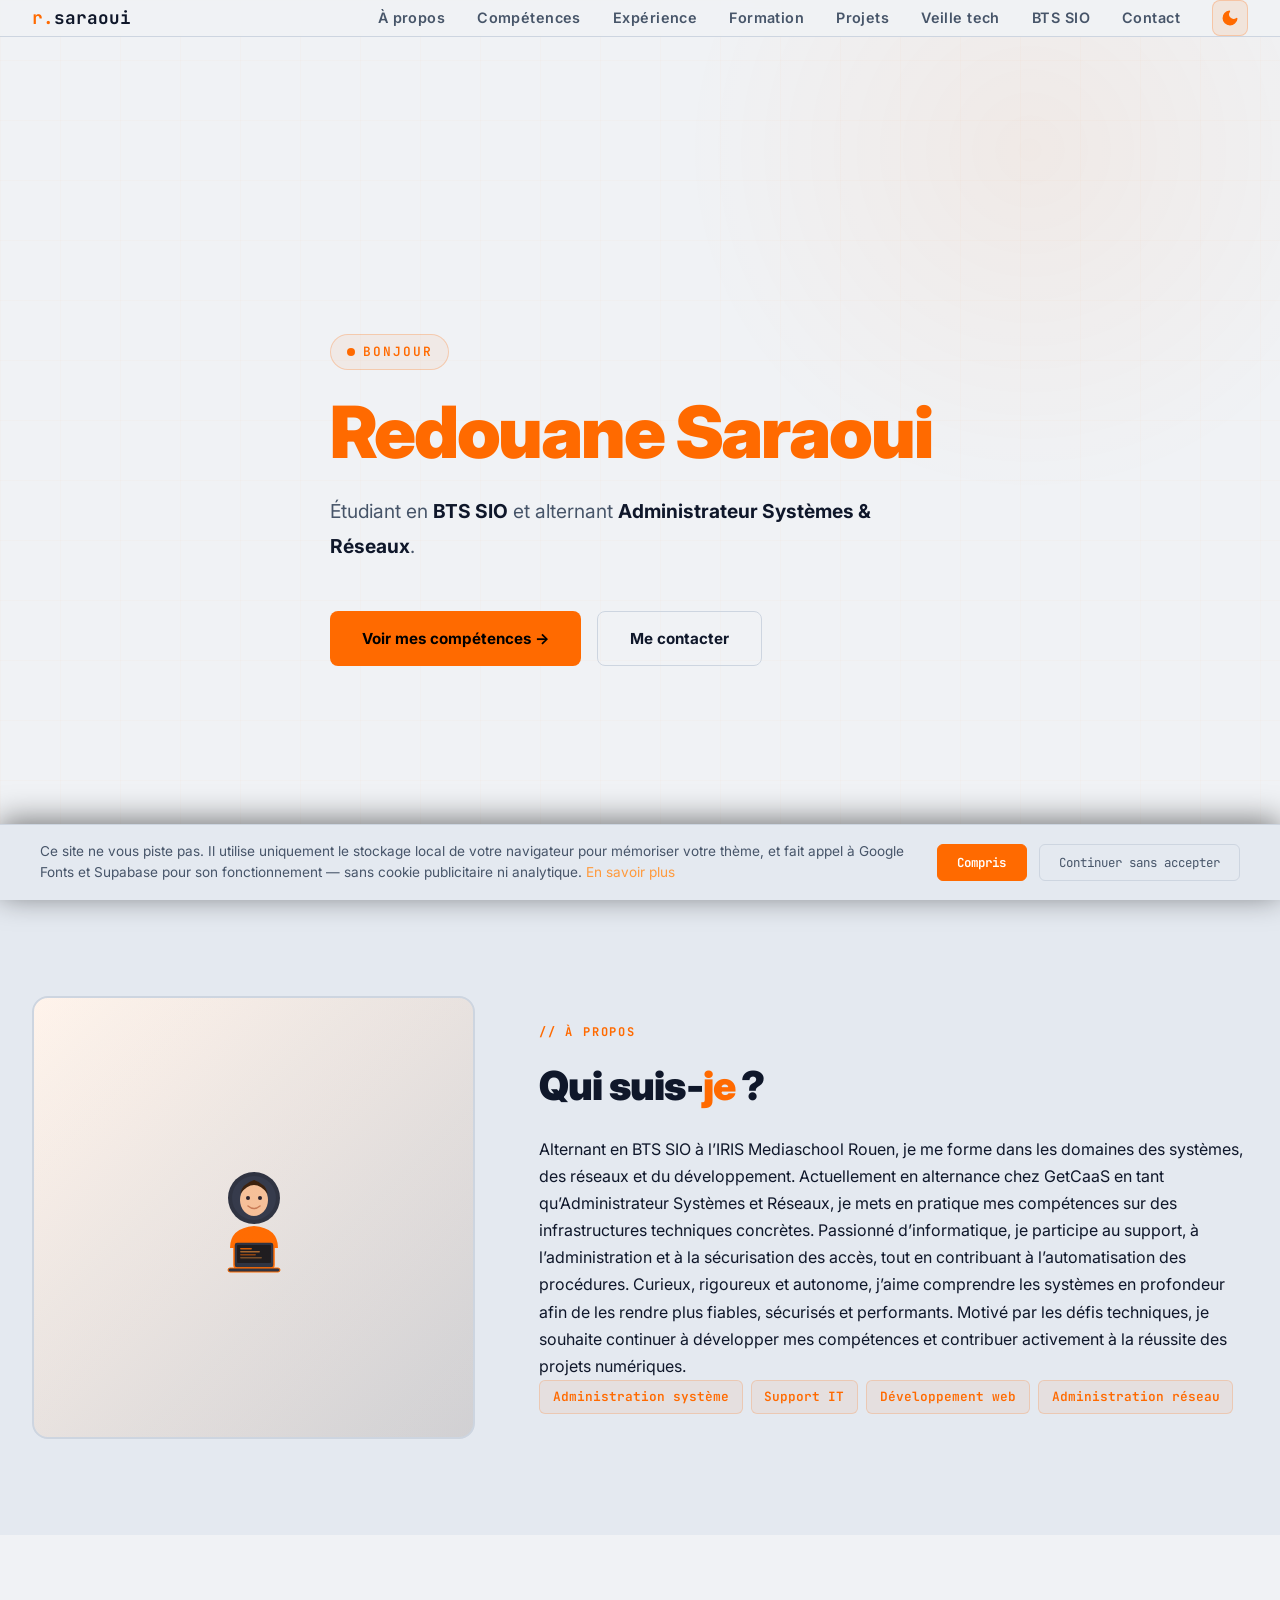
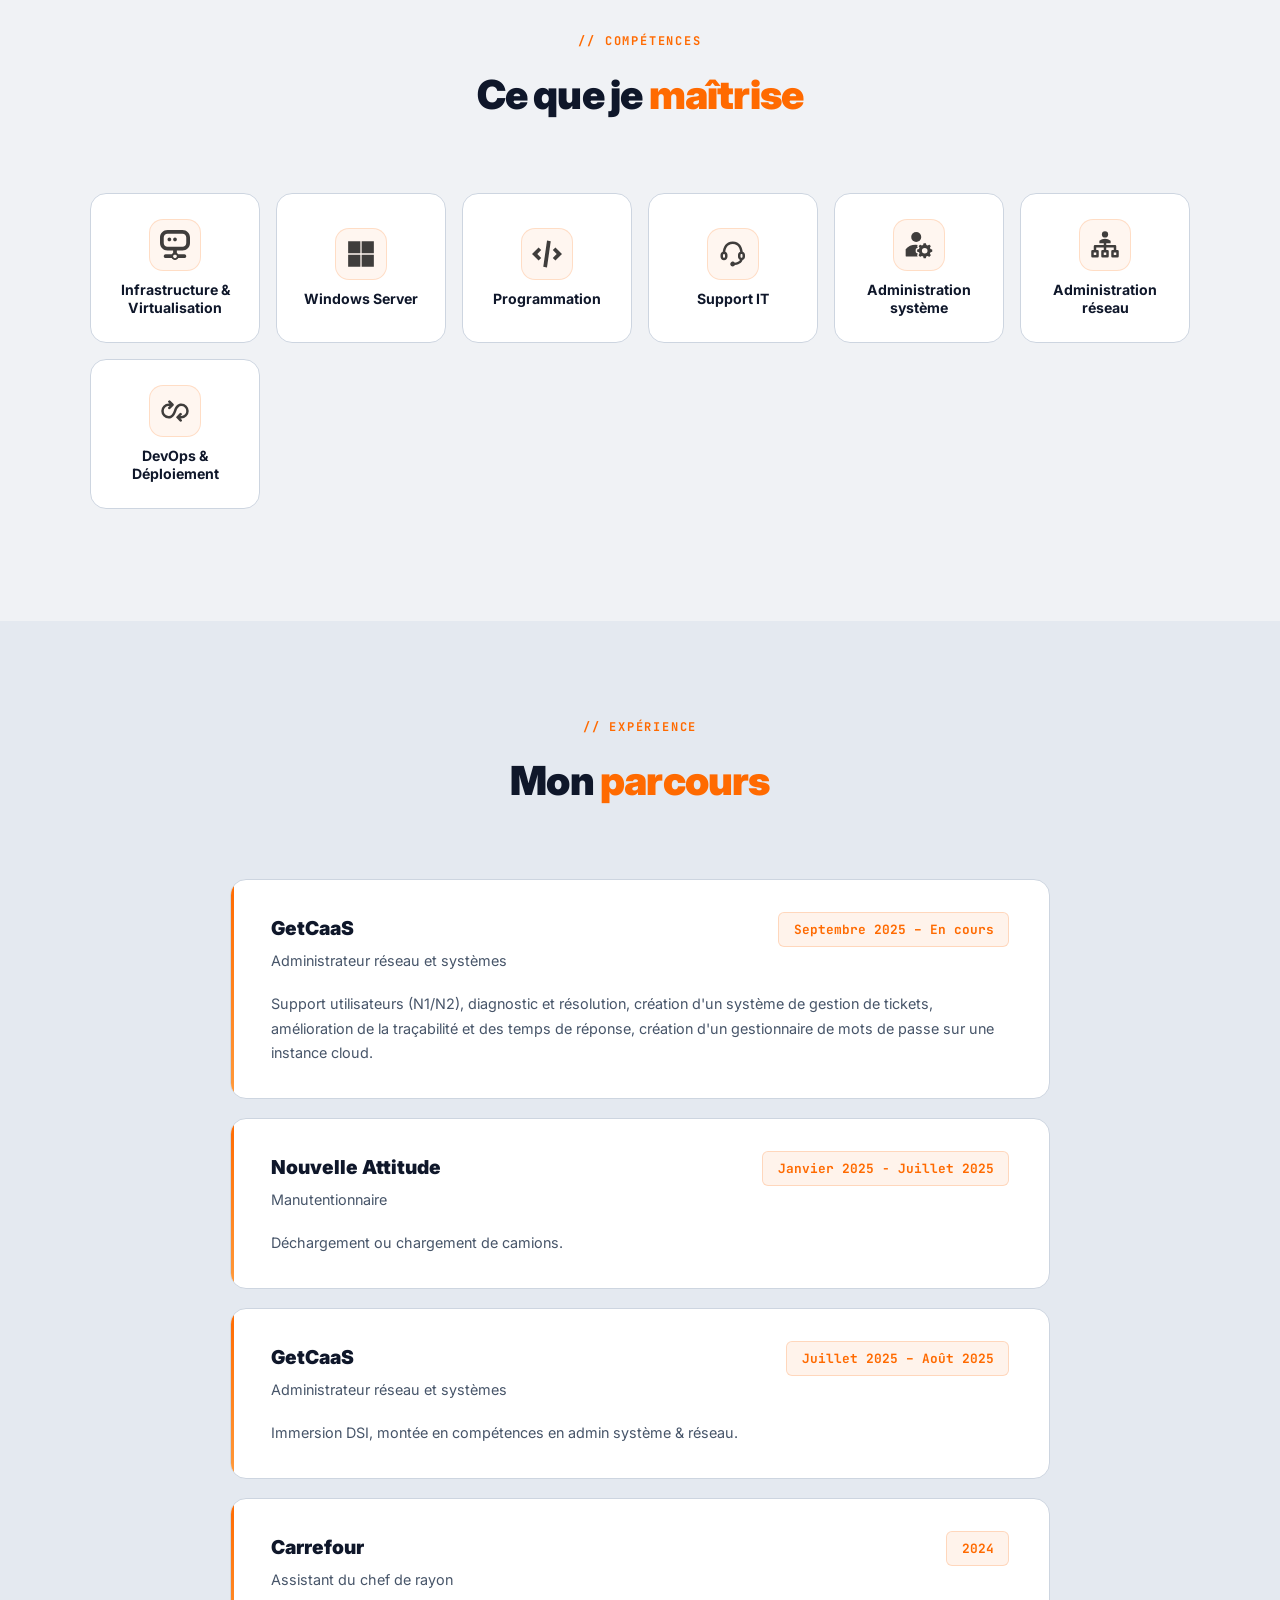
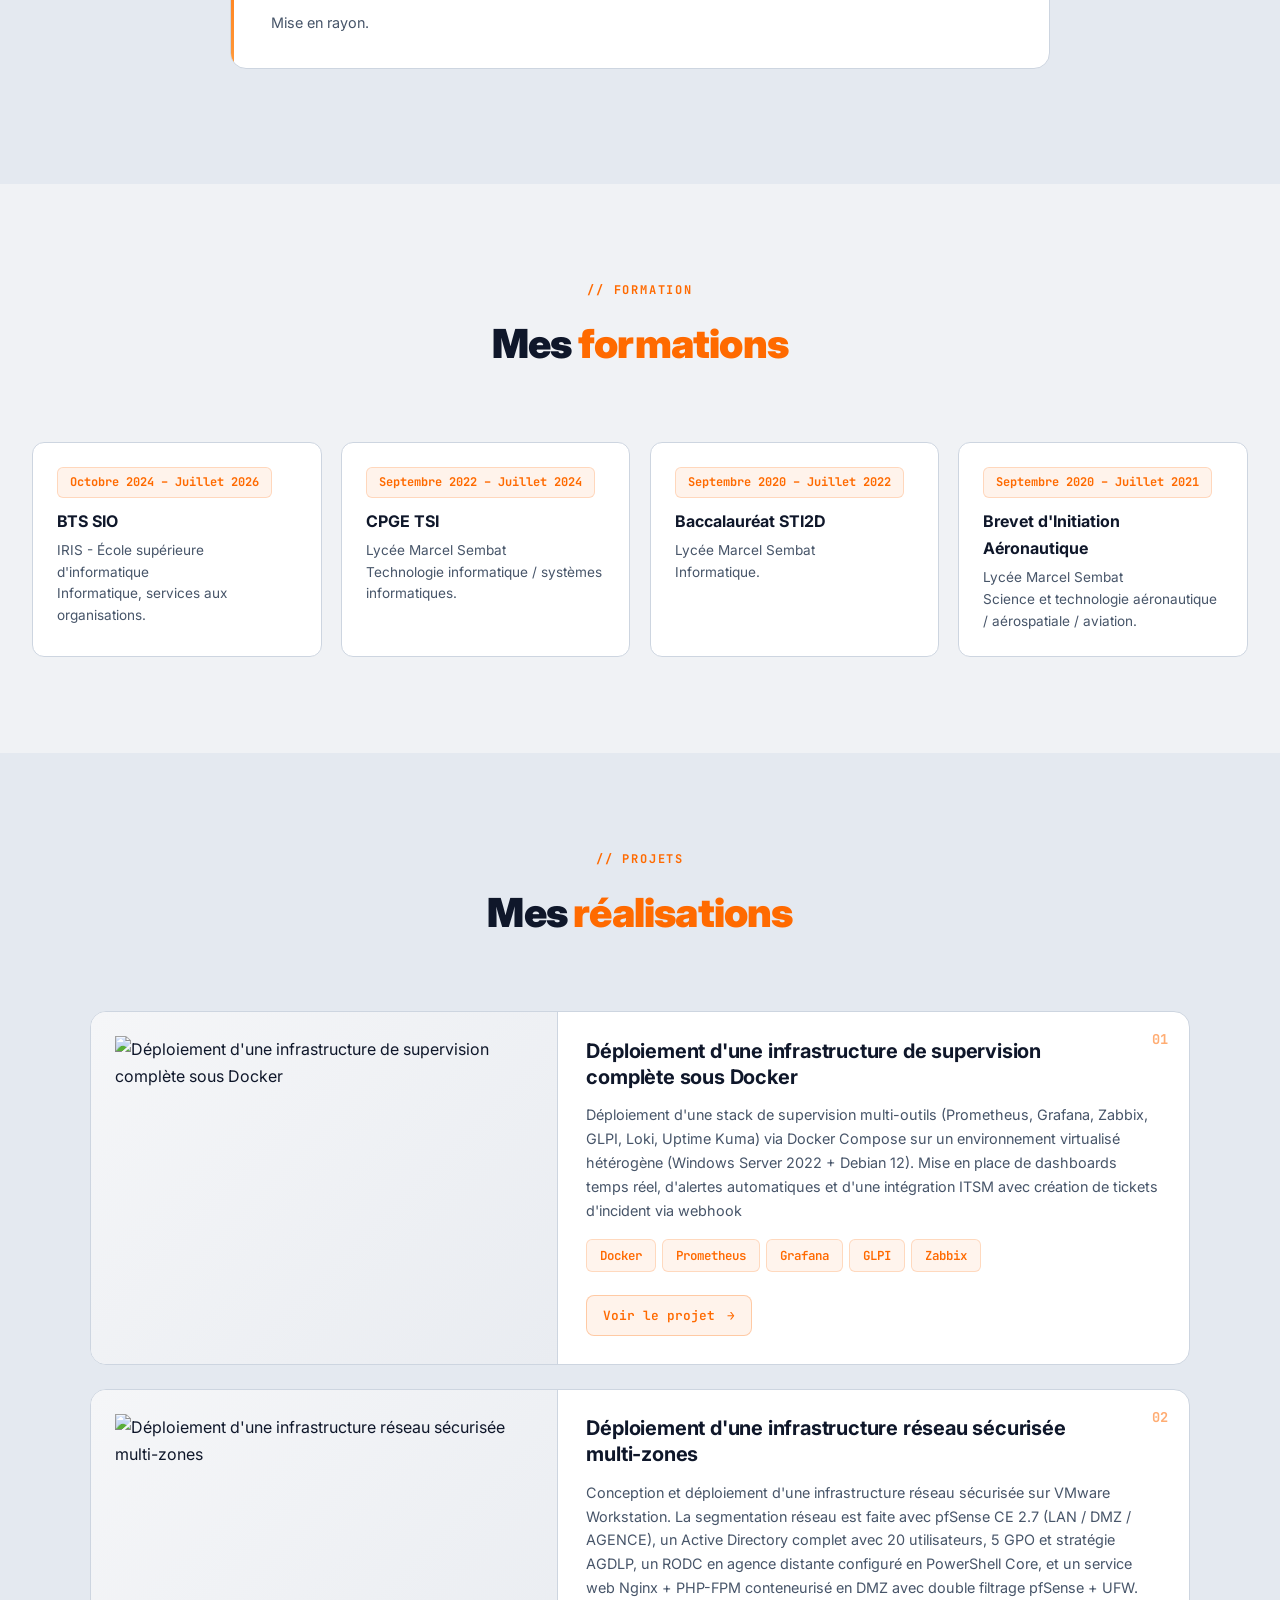
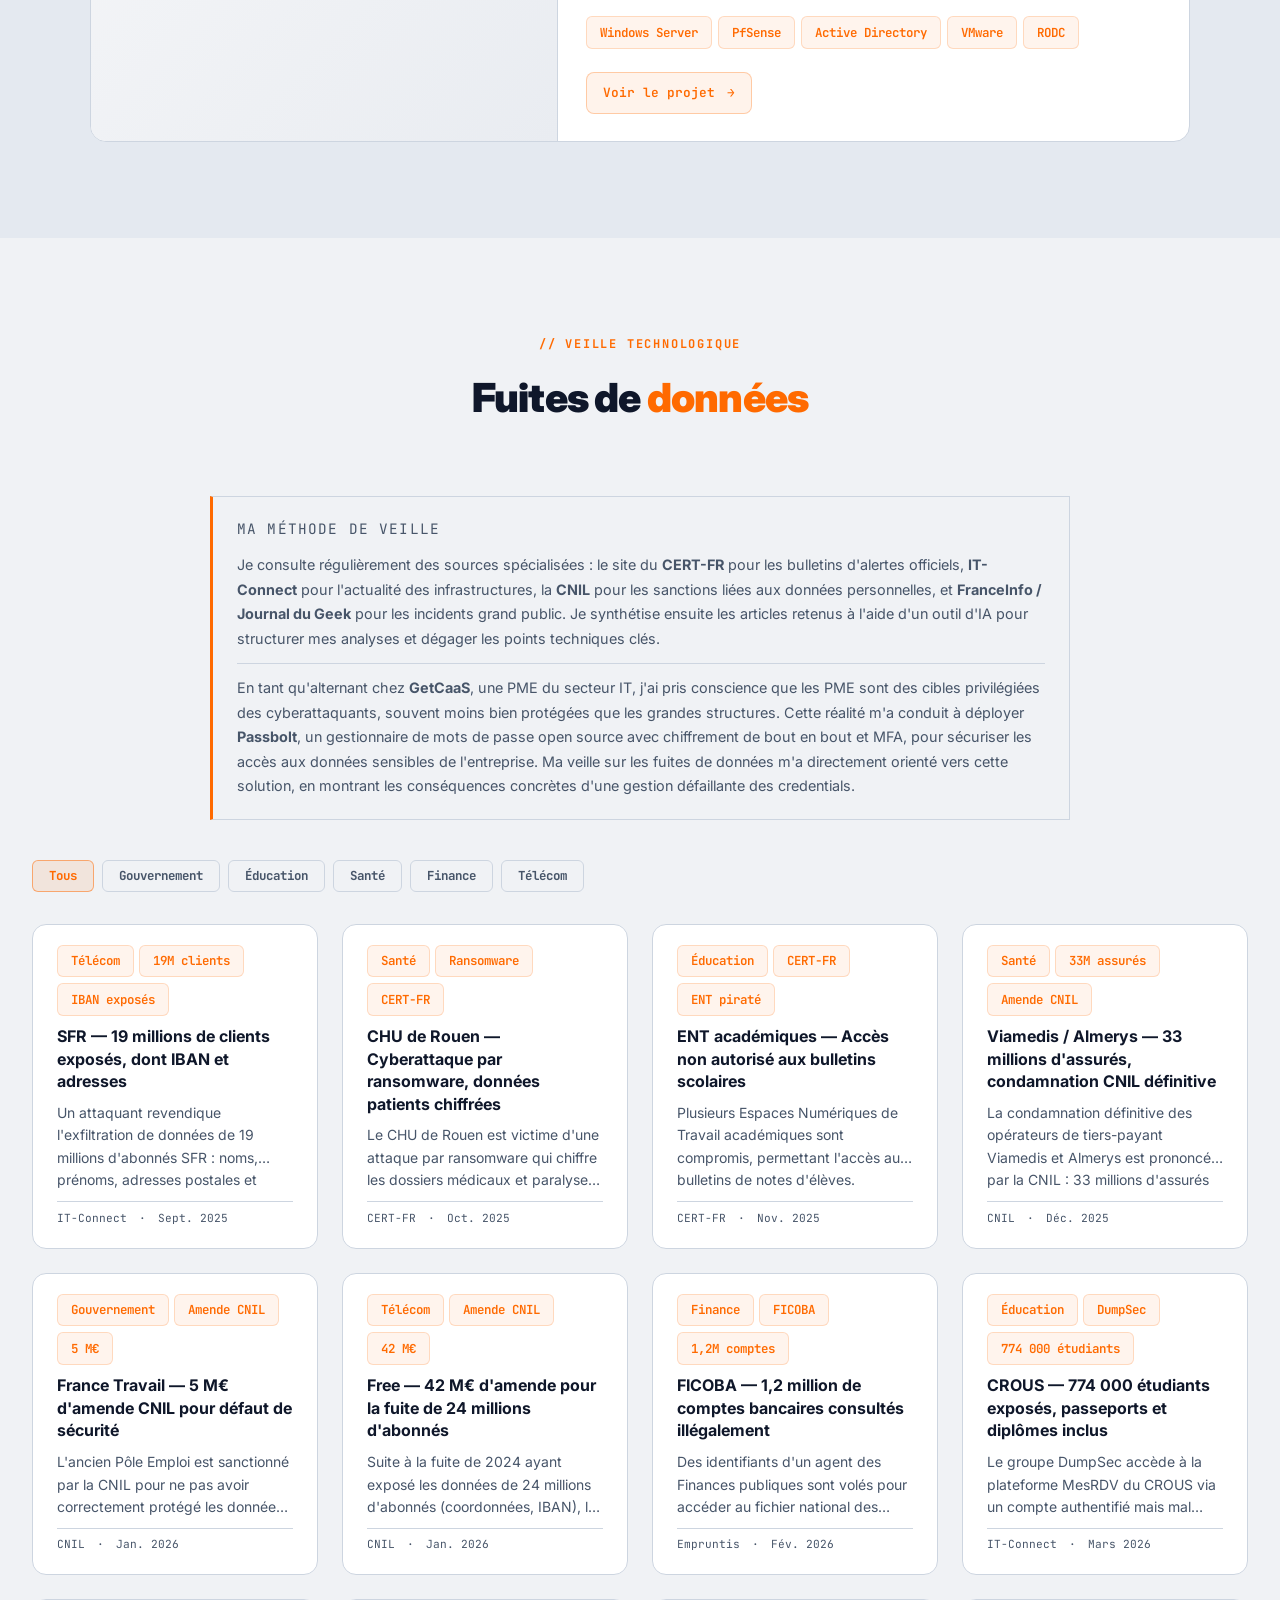
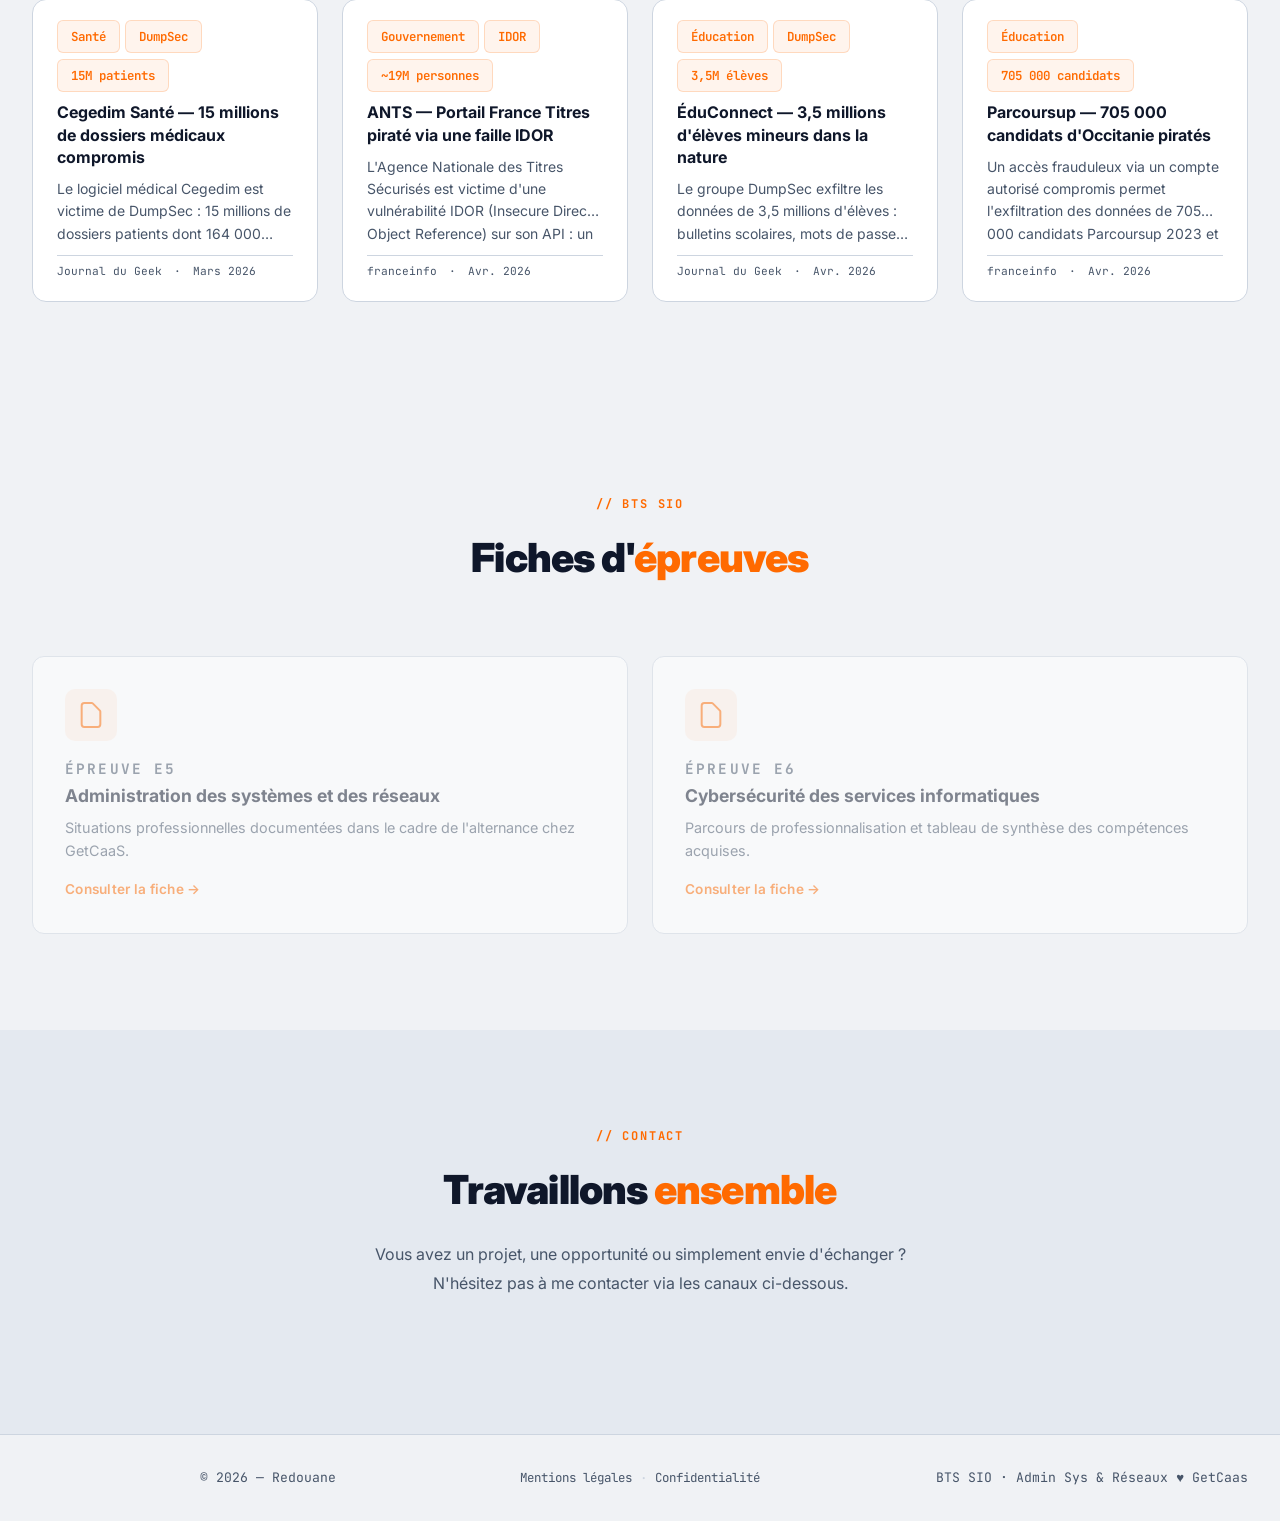
==== commit 71e4e9bf: "Epreuve ajouté" ====
--- a/index.html
+++ b/index.html
@@ -78,6 +78,7 @@
                 <a href="#formation">Formation</a>
                 <a href="#projets">Projets</a>
                 <a href="#veille">Veille tech</a>
+                <a href="#bts-sio">BTS SIO</a>
                 <a href="#contact">Contact</a>
             </nav>
         </div>
@@ -309,12 +310,12 @@
     <article class="card">
         <div class="card-link">
             <div class="card-media">
-                <img src="https://bhfastbtpfqqggaukxmo.supabase.co/storage/v1/object/public/project-images/1777296810344-Nouveau-diagramme-Draw.io-317542.png" alt="Déploiement d'un serveur GLPI en entreprise" class="card-media-img"><div class="card-media-overlay"><button type="button" class="card-media-btn" data-lightbox-src="https://bhfastbtpfqqggaukxmo.supabase.co/storage/v1/object/public/project-images/1777296810344-Nouveau-diagramme-Draw.io-317542.png" data-lightbox-alt="Déploiement d'un serveur GLPI en entreprise"><svg class="card-media-btn-icon" viewBox="0 0 24 24" fill="none" stroke="currentColor" stroke-width="2.2" stroke-linecap="round" stroke-linejoin="round" aria-hidden="true"><circle cx="11" cy="11" r="7"></circle><path d="m20 20-3.5-3.5"></path></svg>Aperçu</button></div>
+                <img src="https://bhfastbtpfqqggaukxmo.supabase.co/storage/v1/object/public/project-images/1777968126176-E6-Projet-2.png" alt="Déploiement d'une infrastructure de supervision complète sous Docker" class="card-media-img"><div class="card-media-overlay"><button type="button" class="card-media-btn" data-lightbox-src="https://bhfastbtpfqqggaukxmo.supabase.co/storage/v1/object/public/project-images/1777968126176-E6-Projet-2.png" data-lightbox-alt="Déploiement d'une infrastructure de supervision complète sous Docker"><svg class="card-media-btn-icon" viewBox="0 0 24 24" fill="none" stroke="currentColor" stroke-width="2.2" stroke-linecap="round" stroke-linejoin="round" aria-hidden="true"><circle cx="11" cy="11" r="7"></circle><path d="m20 20-3.5-3.5"></path></svg>Aperçu</button></div>
             </div>
             <div class="card-body">
-                <h3>Déploiement d'un serveur GLPI en entreprise</h3>
-                <p class="card-description">Installation et configuration de GLPI sur Ubuntu Server (Apache, PHP 8.3, MariaDB) pour centraliser la gestion des tickets d'incidents en entreprise — avec accès HTTPS sécurisé et tests par profil utilisateur.</p>
-                <div class="card-tags"><span class="pill">LDAPS</span><span class="pill">HTTPS</span><span class="pill">Apache</span><span class="pill">MySQL</span><span class="pill">Ubuntu Server</span><span class="pill">MariaDB</span></div>
+                <h3>Déploiement d'une infrastructure de supervision complète sous Docker</h3>
+                <p class="card-description">Déploiement d'une stack de supervision multi-outils (Prometheus, Grafana, Zabbix, GLPI, Loki, Uptime Kuma) via Docker Compose sur un environnement virtualisé hétérogène (Windows Server 2022 + Debian 12). Mise en place de dashboards temps réel, d'alertes automatiques et d'une intégration ITSM avec création de tickets d'incident via webhook</p>
+                <div class="card-tags"><span class="pill">Docker</span><span class="pill">Prometheus</span><span class="pill">Grafana</span><span class="pill">GLPI</span><span class="pill">Zabbix</span></div>
                 <a class="card-cta" href="#" target="_blank" rel="noopener">Voir le projet <span aria-hidden="true">→</span></a>
             </div>
         </div>
@@ -322,12 +323,12 @@
     <article class="card">
         <div class="card-link">
             <div class="card-media">
-                <img src="https://bhfastbtpfqqggaukxmo.supabase.co/storage/v1/object/public/project-images/1777296249608-Maquette-projet-E6-eval-2-.png" alt="Infrastructure sécurisée PfSense &amp; Active Directory" class="card-media-img"><div class="card-media-overlay"><button type="button" class="card-media-btn" data-lightbox-src="https://bhfastbtpfqqggaukxmo.supabase.co/storage/v1/object/public/project-images/1777296249608-Maquette-projet-E6-eval-2-.png" data-lightbox-alt="Infrastructure sécurisée PfSense &amp; Active Directory"><svg class="card-media-btn-icon" viewBox="0 0 24 24" fill="none" stroke="currentColor" stroke-width="2.2" stroke-linecap="round" stroke-linejoin="round" aria-hidden="true"><circle cx="11" cy="11" r="7"></circle><path d="m20 20-3.5-3.5"></path></svg>Aperçu</button></div>
+                <img src="https://bhfastbtpfqqggaukxmo.supabase.co/storage/v1/object/public/project-images/1777967360222-E6-Projet-1.png" alt="Déploiement d'une infrastructure réseau sécurisée multi-zones" class="card-media-img"><div class="card-media-overlay"><button type="button" class="card-media-btn" data-lightbox-src="https://bhfastbtpfqqggaukxmo.supabase.co/storage/v1/object/public/project-images/1777967360222-E6-Projet-1.png" data-lightbox-alt="Déploiement d'une infrastructure réseau sécurisée multi-zones"><svg class="card-media-btn-icon" viewBox="0 0 24 24" fill="none" stroke="currentColor" stroke-width="2.2" stroke-linecap="round" stroke-linejoin="round" aria-hidden="true"><circle cx="11" cy="11" r="7"></circle><path d="m20 20-3.5-3.5"></path></svg>Aperçu</button></div>
             </div>
             <div class="card-body">
-                <h3>Infrastructure sécurisée PfSense &amp; Active Directory</h3>
-                <p class="card-description">Déploiement d'un réseau virtualisé sous VMware avec un pare-feu PfSense et un contrôleur de domaine Windows Server 2025 (AD DS, DNS) — réalisé en environnement de lab isolé avec tests de validation complets.</p>
-                <div class="card-tags"><span class="pill">Windows Server</span><span class="pill">VMware Workstation</span><span class="pill">PfSense</span><span class="pill">Active Directory</span></div>
+                <h3>Déploiement d'une infrastructure réseau sécurisée multi-zones</h3>
+                <p class="card-description">Conception et déploiement d'une infrastructure réseau sécurisée sur VMware Workstation. La segmentation réseau est faite avec pfSense CE 2.7 (LAN / DMZ / AGENCE), un Active Directory complet avec 20 utilisateurs, 5 GPO et stratégie AGDLP, un RODC en agence distante configuré en PowerShell Core, et un service web Nginx + PHP-FPM conteneurisé en DMZ avec double filtrage pfSense + UFW.</p>
+                <div class="card-tags"><span class="pill">Windows Server</span><span class="pill">PfSense</span><span class="pill">Active Directory</span><span class="pill">VMware</span><span class="pill">RODC</span></div>
                 <a class="card-cta" href="#" target="_blank" rel="noopener">Voir le projet <span aria-hidden="true">→</span></a>
             </div>
         </div>
@@ -480,6 +481,45 @@
                     </div>
                 </a>
 
+            </div>
+        </div>
+    </section>
+
+
+    <!-- BTS SIO -->
+    <section class="section" id="bts-sio">
+        <div class="container">
+            <div class="section-head" data-reveal>
+                <p class="eyebrow">// BTS SIO</p>
+                <h2>Fiches d'<span class="accent">épreuves</span></h2>
+            </div>
+            <div class="bts-fiches-grid" id="btsFichesGrid" data-reveal>
+                <a class="bts-fiche-card" id="ficheE5Card" href="#" target="_blank" rel="noopener noreferrer">
+                    <div class="bts-fiche-icon">
+                        <svg width="32" height="32" fill="none" stroke="currentColor" viewBox="0 0 24 24">
+                            <path stroke-linecap="round" stroke-linejoin="round" stroke-width="1.5" d="M7 21h10a2 2 0 002-2V9.414a1 1 0 00-.293-.707l-5.414-5.414A1 1 0 0012.586 3H7a2 2 0 00-2 2v14a2 2 0 002 2z"/>
+                        </svg>
+                    </div>
+                    <div class="bts-fiche-body">
+                        <p class="eyebrow">Épreuve E5</p>
+                        <h3>Administration des systèmes et des réseaux</h3>
+                        <p>Situations professionnelles documentées dans le cadre de l'alternance chez GetCaaS.</p>
+                    </div>
+                    <span class="bts-fiche-cta">Consulter la fiche →</span>
+                </a>
+                <a class="bts-fiche-card" id="ficheE6Card" href="#" target="_blank" rel="noopener noreferrer">
+                    <div class="bts-fiche-icon">
+                        <svg width="32" height="32" fill="none" stroke="currentColor" viewBox="0 0 24 24">
+                            <path stroke-linecap="round" stroke-linejoin="round" stroke-width="1.5" d="M7 21h10a2 2 0 002-2V9.414a1 1 0 00-.293-.707l-5.414-5.414A1 1 0 0012.586 3H7a2 2 0 00-2 2v14a2 2 0 002 2z"/>
+                        </svg>
+                    </div>
+                    <div class="bts-fiche-body">
+                        <p class="eyebrow">Épreuve E6</p>
+                        <h3>Cybersécurité des services informatiques</h3>
+                        <p>Parcours de professionnalisation et tableau de synthèse des compétences acquises.</p>
+                    </div>
+                    <span class="bts-fiche-cta">Consulter la fiche →</span>
+                </a>
             </div>
         </div>
     </section>
--- a/styles.css
+++ b/styles.css
@@ -2207,3 +2207,79 @@
     justify-content: center;
   }
 }
+
+/* ========================================
+   BTS FICHES
+   ======================================== */
+
+.bts-fiches-grid {
+  display: grid;
+  grid-template-columns: repeat(auto-fit, minmax(300px, 1fr));
+  gap: 1.5rem;
+  margin-top: 2rem;
+}
+
+.bts-fiche-card {
+  display: flex;
+  flex-direction: column;
+  gap: 1rem;
+  padding: 2rem;
+  background: var(--card-bg, rgba(255,255,255,.04));
+  border: 1px solid var(--border);
+  border-radius: 12px;
+  text-decoration: none;
+  color: inherit;
+  transition: border-color .2s, transform .2s, box-shadow .2s;
+}
+
+.bts-fiche-card:hover {
+  border-color: var(--accent-primary, #ff6a00);
+  transform: translateY(-4px);
+  box-shadow: 0 12px 32px rgba(0,0,0,.15);
+}
+
+.bts-fiche-card[href="#"] {
+  opacity: .5;
+  pointer-events: none;
+}
+
+.bts-fiche-icon {
+  width: 52px;
+  height: 52px;
+  display: flex;
+  align-items: center;
+  justify-content: center;
+  background: rgba(255,106,0,.1);
+  border-radius: 10px;
+  color: var(--accent-primary, #ff6a00);
+  flex-shrink: 0;
+}
+
+.bts-fiche-body {
+  flex: 1;
+}
+
+.bts-fiche-body .eyebrow {
+  margin-bottom: .25rem;
+}
+
+.bts-fiche-body h3 {
+  font-size: 1.1rem;
+  font-weight: 700;
+  margin: .25rem 0 .5rem;
+  line-height: 1.35;
+}
+
+.bts-fiche-body p {
+  font-size: .9rem;
+  color: var(--text-secondary, #8892a4);
+  line-height: 1.6;
+  margin: 0;
+}
+
+.bts-fiche-cta {
+  font-size: .85rem;
+  font-weight: 600;
+  color: var(--accent-primary, #ff6a00);
+  letter-spacing: .02em;
+}
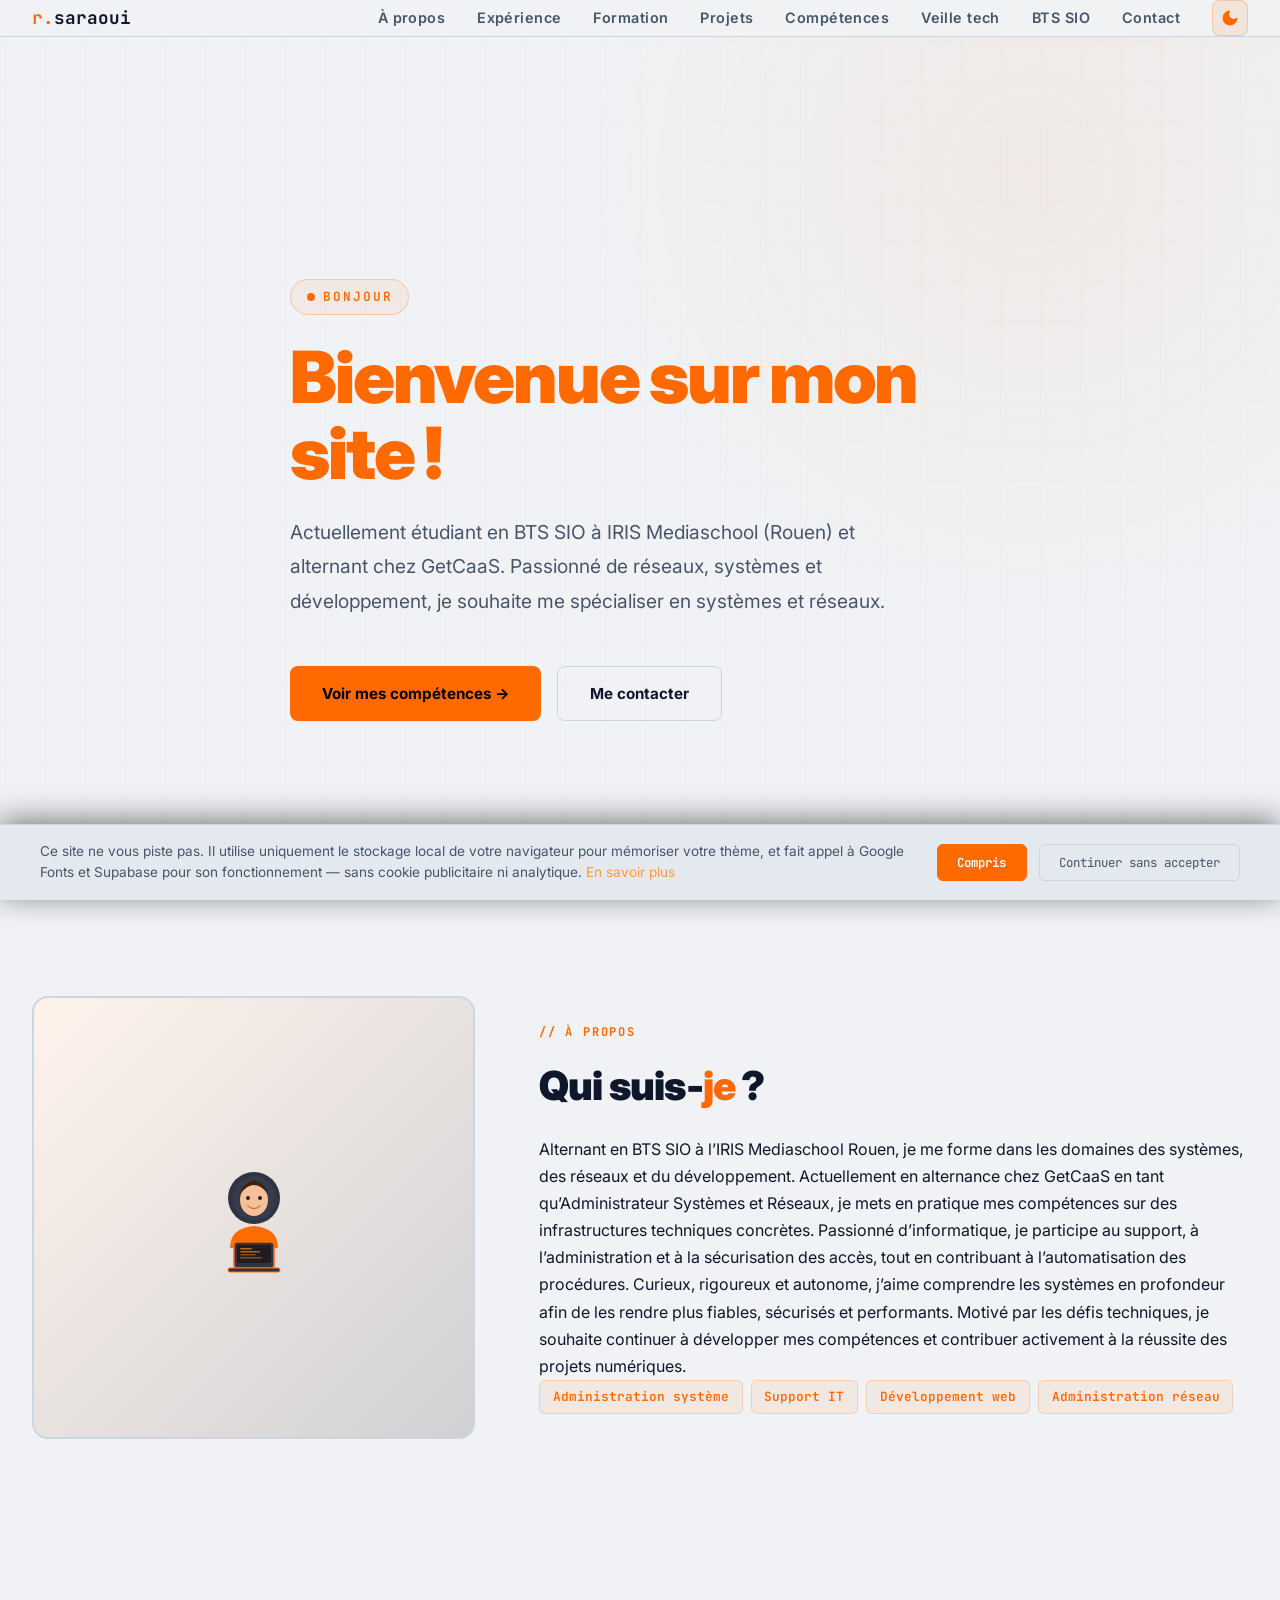
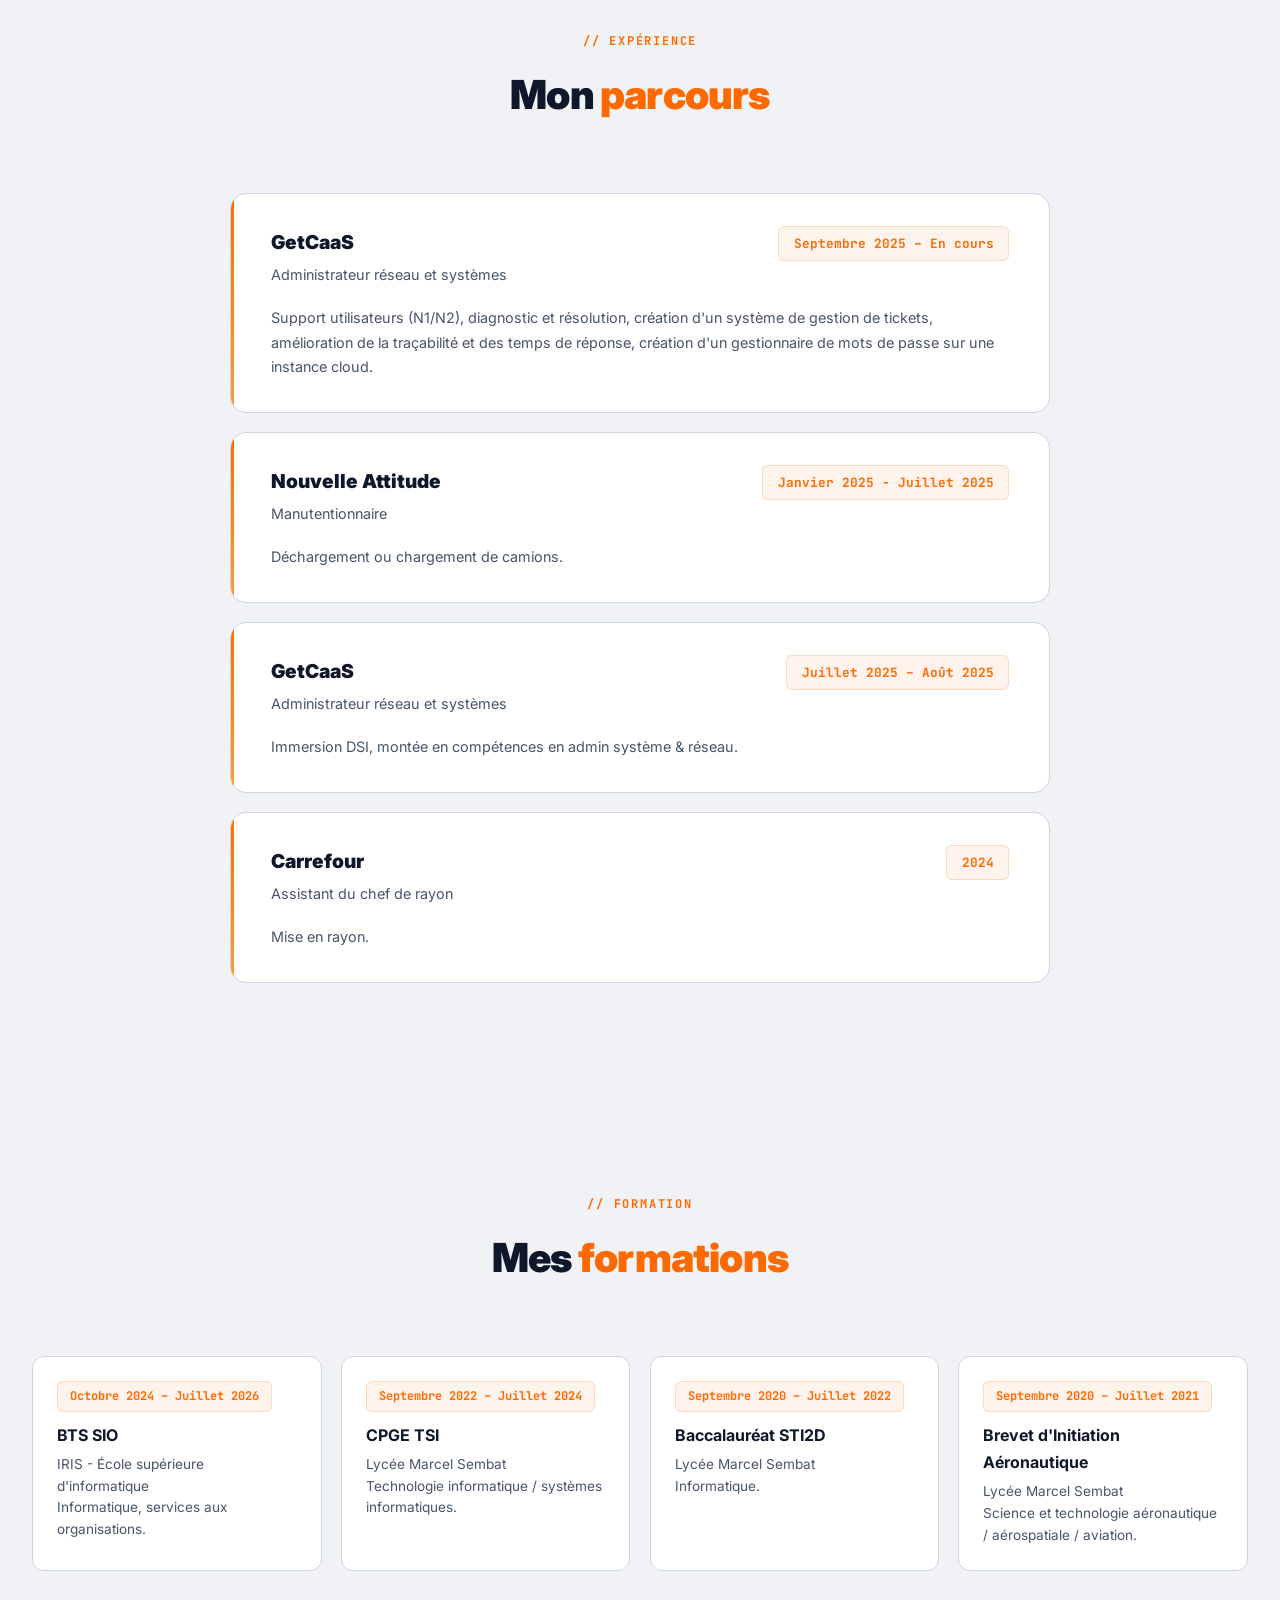
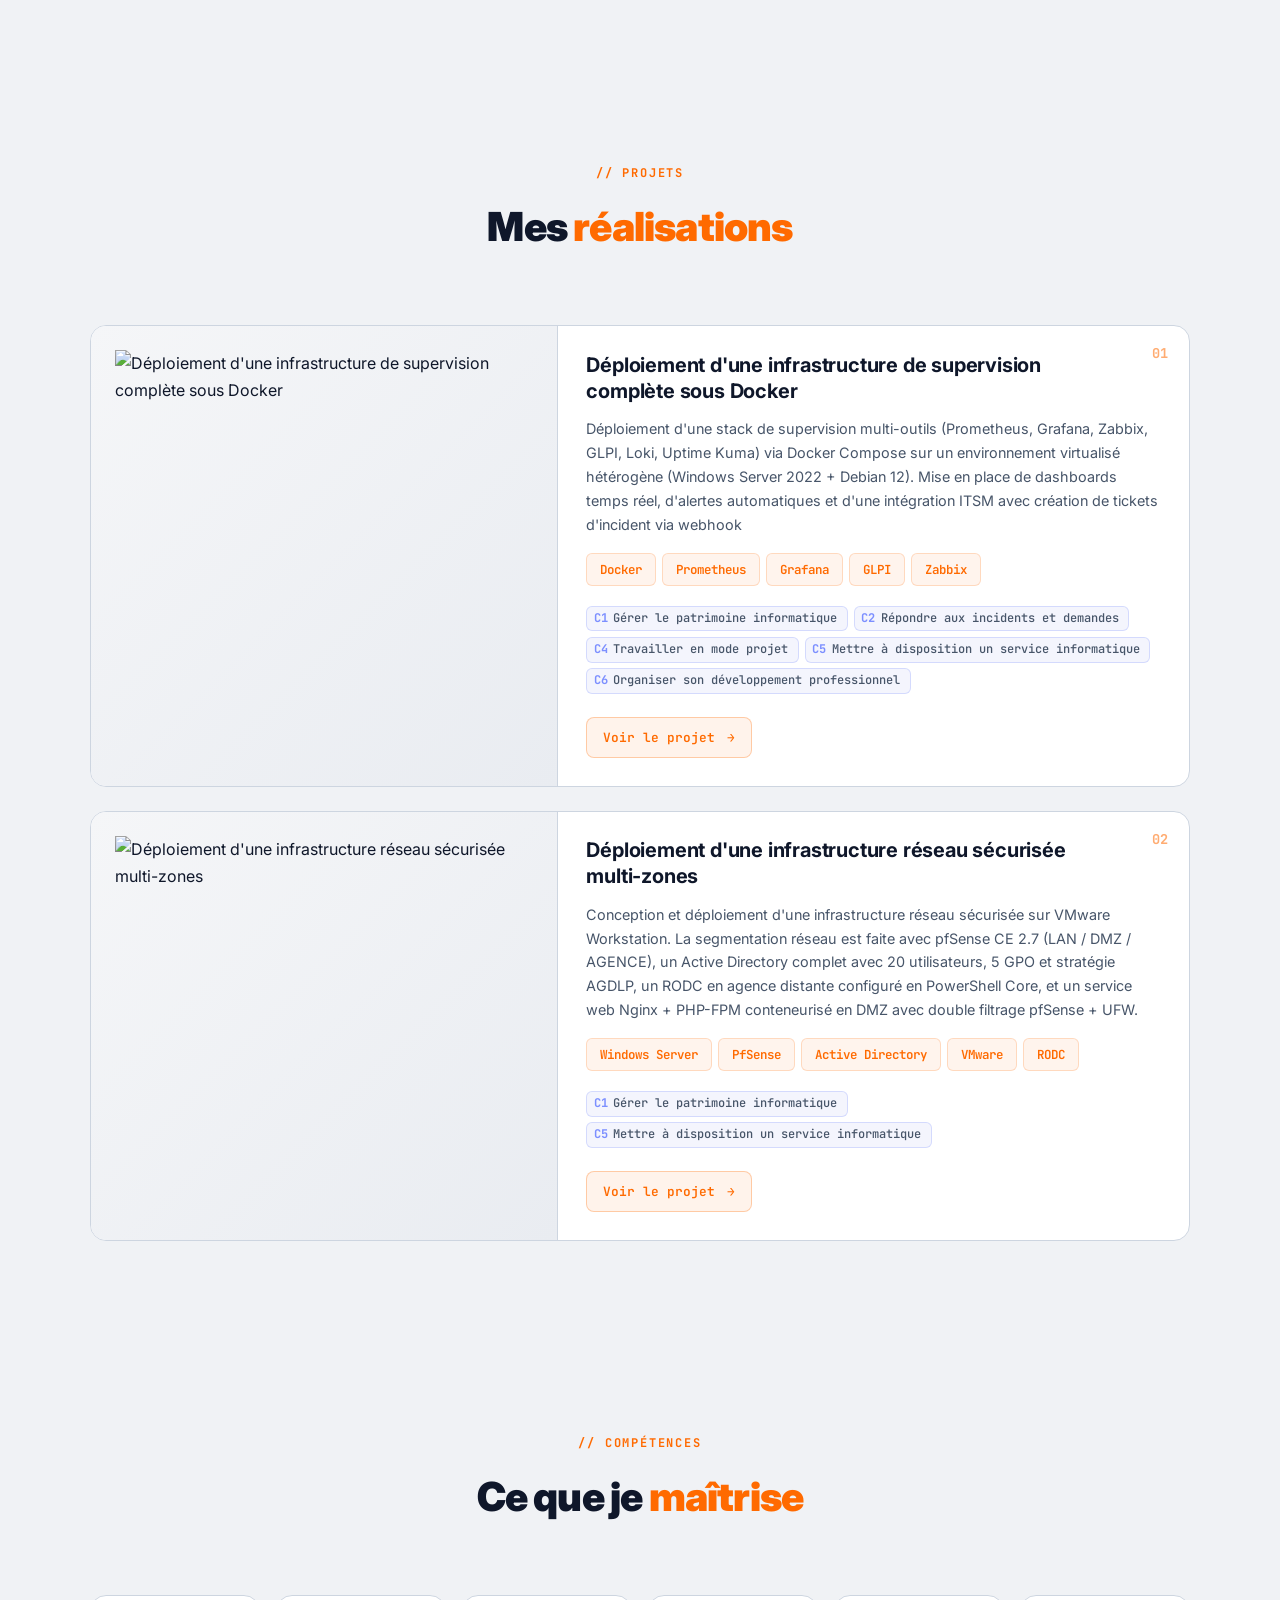
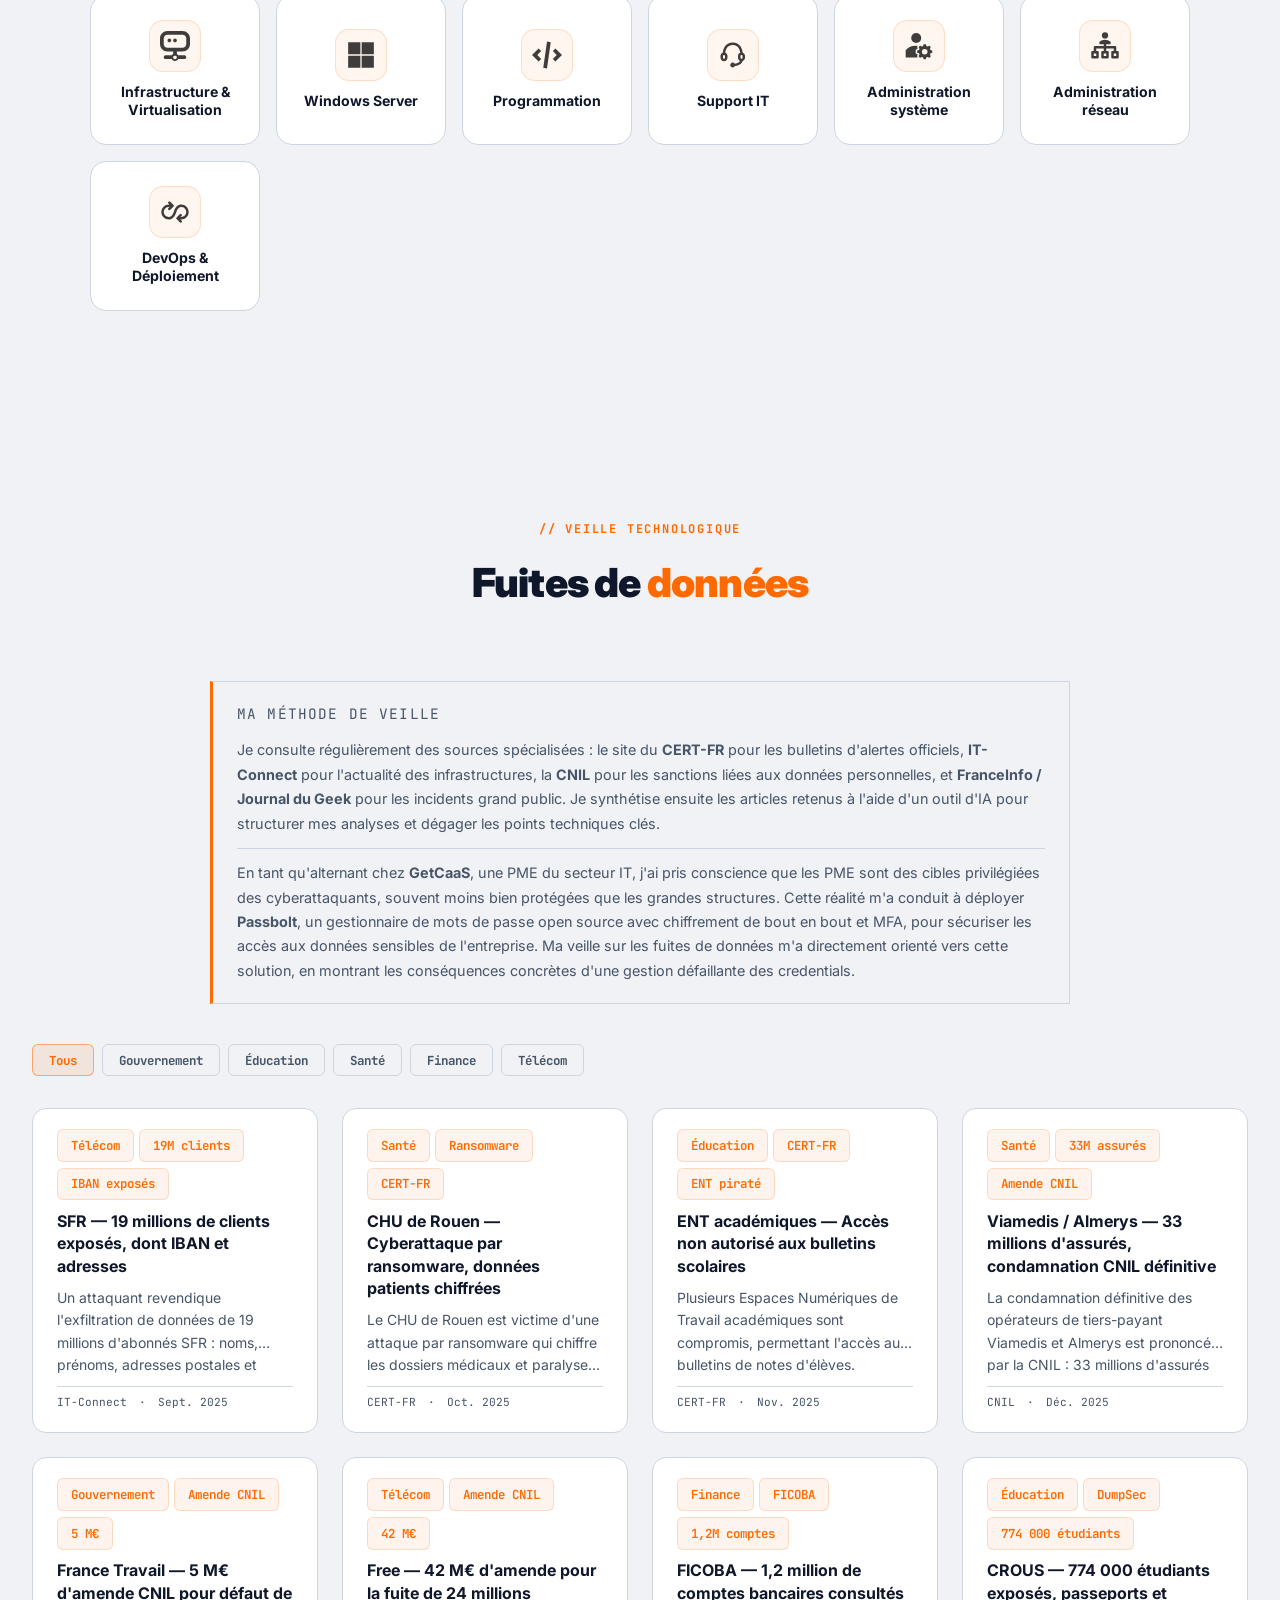
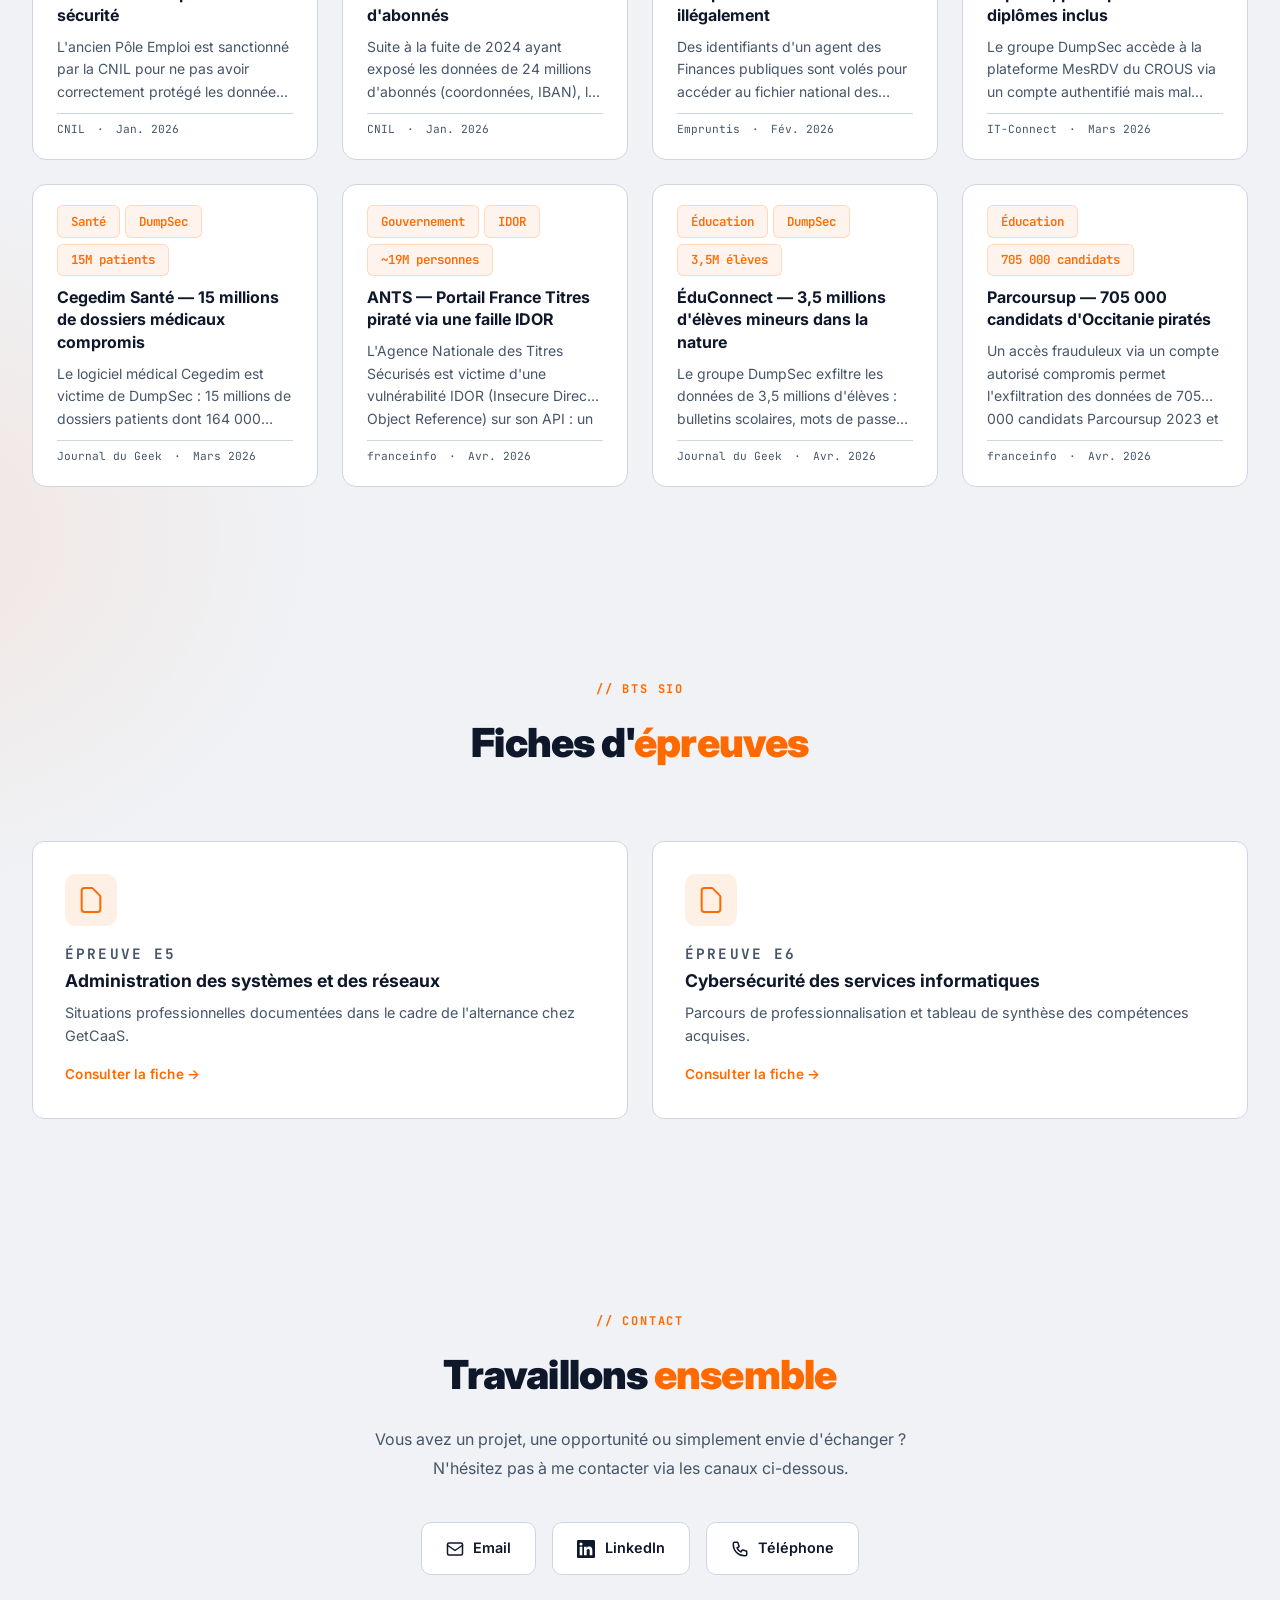
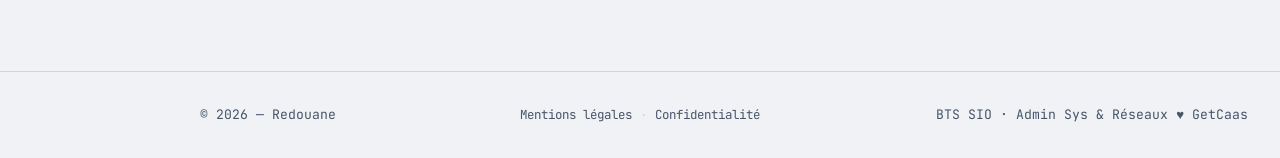
==== commit 71799c28: "Upgrade" ====
--- a/index.html
+++ b/index.html
@@ -73,10 +73,10 @@
             </button>
             <nav class="site-nav" aria-label="Navigation principale">
                 <a href="#a-propos">À propos</a>
-                <a href="#competences">Compétences</a>
                 <a href="#experience">Expérience</a>
                 <a href="#formation">Formation</a>
                 <a href="#projets">Projets</a>
+                <a href="#competences">Compétences</a>
                 <a href="#veille">Veille tech</a>
                 <a href="#bts-sio">BTS SIO</a>
                 <a href="#contact">Contact</a>
@@ -93,12 +93,13 @@
             <div class="hero-content">
                 <p class="eyebrow" data-reveal>Bonjour</p>
                 <h1 class="title" data-reveal>
-                    <span class="accent" id="heroTitle">Redouane Saraoui</span>
+                    <span class="accent" id="heroTitle"><!-- BUILD:heroTitle:START -->
+Bienvenue sur mon site !
+<!-- BUILD:heroTitle:END --></span>
                 </h1>
-                <p class="subtitle" data-reveal id="heroSubtitle">
-                    Étudiant en <strong>BTS SIO</strong> et alternant
-                    <strong>Administrateur Systèmes &amp; Réseaux</strong>.
-                </p>
+                <p class="subtitle" data-reveal id="heroSubtitle"><!-- BUILD:heroSubtitle:START -->
+Actuellement étudiant en BTS SIO à IRIS Mediaschool (Rouen) et alternant chez GetCaaS. Passionné de réseaux, systèmes et développement, je souhaite me spécialiser en systèmes et réseaux.
+<!-- BUILD:heroSubtitle:END --></p>
                 <div class="cta" data-reveal>
                     <a href="#competences" class="btn primary">Voir mes compétences →</a>
                     <a href="#contact" class="btn ghost">Me contacter</a>
@@ -150,57 +151,6 @@
     </section>
 
 
-    <!-- Skills -->
-    <section class="section" id="competences">
-        <div class="container">
-            <div class="section-head" data-reveal>
-                <p class="eyebrow">// Compétences</p>
-                <h2>Ce que je <span class="accent">maîtrise</span></h2>
-            </div>
-            <div class="skills-grid" id="skillsGrid" data-reveal>
-<!-- BUILD:skillsGrid:START -->
-
-    <div class="skill">
-        <div class="skill-icon"><svg viewBox="0 0 16 16" xmlns="http://www.w3.org/2000/svg" fill="#000000"><g id="SVGRepo_bgCarrier" stroke-width="0"></g><g id="SVGRepo_tracerCarrier" stroke-linecap="round" stroke-linejoin="round"></g><g id="SVGRepo_iconCarrier"> <g fill="#2e3436"> <path d="m 7.996094 12 c -0.703125 0 -1.355469 0.371094 -1.714844 0.972656 h -3.285156 c -0.554688 0 -1 0.449219 -1 1 c 0 0.550782 0.445312 1 1 1 h 3.246094 c 0.351562 0.640625 1.023437 1.035156 1.753906 1.039063 c 0.726562 -0.003907 1.398437 -0.398438 1.75 -1.039063 h 3.261718 c 0.550782 0 1 -0.449218 1 -1 c 0 -0.550781 -0.449218 -1 -1 -1 h -3.292968 c -0.363282 -0.601562 -1.015625 -0.972656 -1.71875 -0.972656 z m 0 1 c 0.554687 0 1.003906 0.449219 1.003906 1.007812 c 0 0.554688 -0.449219 1.003907 -1.003906 1.003907 c -0.558594 0 -1.007813 -0.449219 -1.007813 -1.003907 c 0 -0.558593 0.449219 -1.007812 1.007813 -1.007812 z m 0 0"></path> <path d="m 6.992188 10 h 2.007812 v 3 h -2.007812 z m 0 0"></path> <path d="m 11.992188 2 c 1.113281 0 2.007812 0.894531 2.007812 2.007812 v 2.972657 c 0 1.109375 -0.894531 2.003906 -2.007812 2.003906 h -7.984376 c -1.113281 0 -2.007812 -0.894531 -2.007812 -2.003906 v -2.972657 c 0 -1.113281 0.894531 -2.007812 2.007812 -2.007812 z m -11.992188 2.007812 v 2.972657 c 0 2.21875 1.789062 4.003906 4.007812 4.003906 h 7.984376 c 2.21875 0 4.007812 -1.785156 4.007812 -4.003906 v -2.972657 c 0 -2.21875 -1.789062 -4.007812 -4.007812 -4.007812 h -7.984376 c -2.21875 0 -4.007812 1.789062 -4.007812 4.007812 z m 0 0"></path> <path d="m 5 4 c 0.550781 0 1 0.449219 1 1 s -0.449219 1 -1 1 s -1 -0.449219 -1 -1 s 0.449219 -1 1 -1 z m 0 0"></path> <path d="m 8 4 c 0.550781 0 1 0.449219 1 1 s -0.449219 1 -1 1 s -1 -0.449219 -1 -1 s 0.449219 -1 1 -1 z m 0 0"></path> </g> </g></svg></div>
-        <span class="skill-name">Infrastructure &amp; Virtualisation</span>
-        <p class="skill-description">Création de machines virtuelles et configuration d’infrastructures. </p>
-    </div>
-    <div class="skill">
-        <div class="skill-icon"><svg fill="#000000" viewBox="0 0 14 14" role="img" focusable="false" aria-hidden="true" xmlns="http://www.w3.org/2000/svg"><g id="SVGRepo_bgCarrier" stroke-width="0"></g><g id="SVGRepo_tracerCarrier" stroke-linecap="round" stroke-linejoin="round"></g><g id="SVGRepo_iconCarrier"><path d="M 6.7,13 1,13 1,7.3 l 5.7,0 0,5.7 z m 6.3,0 -5.7,0 0,-5.7 5.7,0 0,5.7 z M 6.7,6.7 1,6.7 1,1 l 5.7,0 0,5.7 z m 6.3,0 -5.7,0 0,-5.7 5.7,0 0,5.7 z"></path></g></svg></div>
-        <span class="skill-name">Windows Server</span>
-        <p class="skill-description">Installation et configuration de services sur Windows Server (AD, DHCP, DNS, etc...)</p>
-    </div>
-    <div class="skill">
-        <div class="skill-icon"><svg viewBox="0 0 16 16" fill="none" xmlns="http://www.w3.org/2000/svg"><g id="SVGRepo_bgCarrier" stroke-width="0"></g><g id="SVGRepo_tracerCarrier" stroke-linecap="round" stroke-linejoin="round"></g><g id="SVGRepo_iconCarrier"> <path d="M8.01005 0.858582L6.01005 14.8586L7.98995 15.1414L9.98995 1.14142L8.01005 0.858582Z" fill="#000000"></path> <path d="M12.5 11.5L11.0858 10.0858L13.1716 8L11.0858 5.91422L12.5 4.5L16 8L12.5 11.5Z" fill="#000000"></path> <path d="M2.82843 8L4.91421 10.0858L3.5 11.5L0 8L3.5 4.5L4.91421 5.91422L2.82843 8Z" fill="#000000"></path> </g></svg></div>
-        <span class="skill-name">Programmation</span>
-        <p class="skill-description">HTML, CSS, JS, Arduino</p>
-    </div>
-    <div class="skill">
-        <div class="skill-icon"><svg viewBox="0 0 512 512" version="1.1" xmlns="http://www.w3.org/2000/svg" xmlns:xlink="http://www.w3.org/1999/xlink" fill="#000000"><g id="SVGRepo_bgCarrier" stroke-width="0"></g><g id="SVGRepo_tracerCarrier" stroke-linecap="round" stroke-linejoin="round"></g><g id="SVGRepo_iconCarrier"> <title>support</title> <g id="Page-1" stroke="none" stroke-width="1" fill="none" fill-rule="evenodd"> <g id="support" fill="#000000" transform="translate(42.666667, 42.666667)"> <path d="M379.734355,174.506667 C373.121022,106.666667 333.014355,-2.13162821e-14 209.067688,-2.13162821e-14 C85.1210217,-2.13162821e-14 45.014355,106.666667 38.4010217,174.506667 C15.2012632,183.311569 -0.101643453,205.585799 0.000508304259,230.4 L0.000508304259,260.266667 C0.000508304259,293.256475 26.7445463,320 59.734355,320 C92.7241638,320 119.467688,293.256475 119.467688,260.266667 L119.467688,230.4 C119.360431,206.121456 104.619564,184.304973 82.134355,175.146667 C86.4010217,135.893333 107.307688,42.6666667 209.067688,42.6666667 C310.827688,42.6666667 331.521022,135.893333 335.787688,175.146667 C313.347976,184.324806 298.68156,206.155851 298.667688,230.4 L298.667688,260.266667 C298.760356,283.199651 311.928618,304.070103 332.587688,314.026667 C323.627688,330.88 300.801022,353.706667 244.694355,360.533333 C233.478863,343.50282 211.780225,336.789048 192.906491,344.509658 C174.032757,352.230268 163.260418,372.226826 167.196286,392.235189 C171.132153,412.243552 188.675885,426.666667 209.067688,426.666667 C225.181549,426.577424 239.870491,417.417465 247.041022,402.986667 C338.561022,392.533333 367.787688,345.386667 376.961022,317.653333 C401.778455,309.61433 418.468885,286.351502 418.134355,260.266667 L418.134355,230.4 C418.23702,205.585799 402.934114,183.311569 379.734355,174.506667 Z M76.8010217,260.266667 C76.8010217,269.692326 69.1600148,277.333333 59.734355,277.333333 C50.3086953,277.333333 42.6676884,269.692326 42.6676884,260.266667 L42.6676884,230.4 C42.6676884,224.302667 45.9205765,218.668499 51.2010216,215.619833 C56.4814667,212.571166 62.9872434,212.571166 68.2676885,215.619833 C73.5481336,218.668499 76.8010217,224.302667 76.8010217,230.4 L76.8010217,260.266667 Z M341.334355,230.4 C341.334355,220.97434 348.975362,213.333333 358.401022,213.333333 C367.826681,213.333333 375.467688,220.97434 375.467688,230.4 L375.467688,260.266667 C375.467688,269.692326 367.826681,277.333333 358.401022,277.333333 C348.975362,277.333333 341.334355,269.692326 341.334355,260.266667 L341.334355,230.4 Z"> </path> </g> </g> </g></svg></div>
-        <span class="skill-name">Support IT</span>
-        <p class="skill-description">Gestion de tickets</p>
-    </div>
-    <div class="skill">
-        <div class="skill-icon"><svg fill="#000000" viewBox="0 0 36 36" version="1.1" preserveAspectRatio="xMidYMid meet" xmlns="http://www.w3.org/2000/svg" xmlns:xlink="http://www.w3.org/1999/xlink"><g id="SVGRepo_bgCarrier" stroke-width="0"></g><g id="SVGRepo_tracerCarrier" stroke-linecap="round" stroke-linejoin="round"></g><g id="SVGRepo_iconCarrier"> <title>administrator-solid</title> <circle cx="14.67" cy="8.3" r="6" class="clr-i-solid clr-i-solid-path-1"></circle><path d="M16.44,31.82a2.15,2.15,0,0,1-.38-2.55l.53-1-1.09-.33A2.14,2.14,0,0,1,14,25.84V23.79a2.16,2.16,0,0,1,1.53-2.07l1.09-.33-.52-1a2.17,2.17,0,0,1,.35-2.52,18.92,18.92,0,0,0-2.32-.16A15.58,15.58,0,0,0,2,23.07v7.75a1,1,0,0,0,1,1H16.44Z" class="clr-i-solid clr-i-solid-path-2"></path><path d="M33.7,23.46l-2-.6a6.73,6.73,0,0,0-.58-1.42l1-1.86a.35.35,0,0,0-.07-.43l-1.45-1.46a.38.38,0,0,0-.43-.07l-1.85,1a7.74,7.74,0,0,0-1.43-.6l-.61-2a.38.38,0,0,0-.36-.25H23.84a.38.38,0,0,0-.35.26l-.6,2a6.85,6.85,0,0,0-1.45.61l-1.81-1a.38.38,0,0,0-.44.06l-1.47,1.44a.37.37,0,0,0-.07.44l1,1.82A7.24,7.24,0,0,0,18,22.83l-2,.61a.36.36,0,0,0-.26.35v2.05a.36.36,0,0,0,.26.35l2,.61a7.29,7.29,0,0,0,.6,1.41l-1,1.9a.37.37,0,0,0,.07.44L19.16,32a.38.38,0,0,0,.44.06l1.87-1a7.09,7.09,0,0,0,1.4.57l.6,2.05a.38.38,0,0,0,.36.26h2.05a.38.38,0,0,0,.35-.26l.6-2.05a6.68,6.68,0,0,0,1.38-.57l1.89,1a.38.38,0,0,0,.44-.06L32,30.55a.38.38,0,0,0,.06-.44l-1-1.88a6.92,6.92,0,0,0,.57-1.38l2-.61a.39.39,0,0,0,.27-.35V23.82A.4.4,0,0,0,33.7,23.46Zm-8.83,4.72a3.34,3.34,0,1,1,3.33-3.34A3.34,3.34,0,0,1,24.87,28.18Z" class="clr-i-solid clr-i-solid-path-3"></path> <rect x="0" y="0" width="36" height="36" fill-opacity="0"></rect> </g></svg></div>
-        <span class="skill-name">Administration système</span>
-        <p class="skill-description"> gestion, maintenance et sécurisation des serveurs et des postes</p>
-    </div>
-    <div class="skill">
-        <div class="skill-icon"><svg viewBox="0 0 48 48" xmlns="http://www.w3.org/2000/svg" fill="#000000"><g id="SVGRepo_bgCarrier" stroke-width="0"></g><g id="SVGRepo_tracerCarrier" stroke-linecap="round" stroke-linejoin="round"></g><g id="SVGRepo_iconCarrier"> <title>user-admin-network</title> <g id="Layer_2" data-name="Layer 2"> <g id="invisible_box" data-name="invisible box"> <rect width="48" height="48" fill="none"></rect> </g> <g id="icons_Q2" data-name="icons Q2"> <g> <circle cx="24" cy="7" r="5"></circle> <path d="M44,32H42V26a2,2,0,0,0-2-2H26V21h7V17c-2.7-1.4-5.8-3-9-3s-6.3,1.6-9,3v4h7v3H8a2,2,0,0,0-2,2v6H4a2,2,0,0,0-2,2v8a2,2,0,0,0,2,2h8a2,2,0,0,0,2-2V34a2,2,0,0,0-2-2H10V28H22v4H20a2,2,0,0,0-2,2v8a2,2,0,0,0,2,2h8a2,2,0,0,0,2-2V34a2,2,0,0,0-2-2H26V28H38v4H36a2,2,0,0,0-2,2v8a2,2,0,0,0,2,2h8a2,2,0,0,0,2-2V34A2,2,0,0,0,44,32ZM10,40H6V36h4Zm16,0H22V36h4Zm16,0H38V36h4Z"></path> </g> </g> </g> </g></svg></div>
-        <span class="skill-name">Administration réseau</span>
-        <p class="skill-description">Configuration de switchs, routeurs, etc...</p>
-    </div>
-    <div class="skill">
-        <div class="skill-icon"><svg viewBox="0 0 48 48" xmlns="http://www.w3.org/2000/svg" fill="#000000"><g id="SVGRepo_bgCarrier" stroke-width="0"></g><g id="SVGRepo_tracerCarrier" stroke-linecap="round" stroke-linejoin="round"></g><g id="SVGRepo_iconCarrier"> <title>dev-ops-solid</title> <g id="Layer_2" data-name="Layer 2"> <g id="invisible_box" data-name="invisible box"> <rect width="48" height="48" fill="none"></rect> </g> <g id="icons_Q2" data-name="icons Q2"> <path d="M46,24A12,12,0,0,0,34,12c-5.2,0-9.5,4.1-11.9,11.4C20.3,28.9,17.3,32,14,32a8,8,0,0,1,0-16h1.2l-1.6,1.6a1.9,1.9,0,0,0,.2,3,2.1,2.1,0,0,0,2.7-.2l4.9-5a1.9,1.9,0,0,0,0-2.8l-4.9-5a2.1,2.1,0,0,0-2.7-.2,1.9,1.9,0,0,0-.2,3L15.2,12H14a12,12,0,0,0,0,24c5.2,0,9.5-4.1,11.9-11.4C27.7,19.1,30.7,16,34,16a8,8,0,0,1,0,16H32.8l1.6-1.6a1.9,1.9,0,0,0-.2-3,2.1,2.1,0,0,0-2.7.2l-4.9,5a1.9,1.9,0,0,0,0,2.8l4.9,5a2.1,2.1,0,0,0,2.7.2,1.9,1.9,0,0,0,.2-3L32.8,36H34A12,12,0,0,0,46,24Z"></path> </g> </g> </g></svg></div>
-        <span class="skill-name">DevOps &amp; Déploiement</span>
-        <p class="skill-description">Déploiement de conteneurs sur Docker avec différents services (Grafana, Apache, LDAP, etc...)</p>
-    </div>
-<!-- BUILD:skillsGrid:END -->
-            </div>
-        </div>
-    </section>
-
-
     <!-- Experience -->
     <section class="section section-alt" id="experience">
         <div class="container">
@@ -316,6 +266,7 @@
                 <h3>Déploiement d'une infrastructure de supervision complète sous Docker</h3>
                 <p class="card-description">Déploiement d'une stack de supervision multi-outils (Prometheus, Grafana, Zabbix, GLPI, Loki, Uptime Kuma) via Docker Compose sur un environnement virtualisé hétérogène (Windows Server 2022 + Debian 12). Mise en place de dashboards temps réel, d'alertes automatiques et d'une intégration ITSM avec création de tickets d'incident via webhook</p>
                 <div class="card-tags"><span class="pill">Docker</span><span class="pill">Prometheus</span><span class="pill">Grafana</span><span class="pill">GLPI</span><span class="pill">Zabbix</span></div>
+                <div class="card-bts-comps"><span class="bts-pill" title="C1 — Gérer le patrimoine informatique"><span class="bts-pill-num">C1</span><span class="bts-pill-label">Gérer le patrimoine informatique</span></span><span class="bts-pill" title="C2 — Répondre aux incidents et demandes"><span class="bts-pill-num">C2</span><span class="bts-pill-label">Répondre aux incidents et demandes</span></span><span class="bts-pill" title="C4 — Travailler en mode projet"><span class="bts-pill-num">C4</span><span class="bts-pill-label">Travailler en mode projet</span></span><span class="bts-pill" title="C5 — Mettre à disposition un service informatique"><span class="bts-pill-num">C5</span><span class="bts-pill-label">Mettre à disposition un service informatique</span></span><span class="bts-pill" title="C6 — Organiser son développement professionnel"><span class="bts-pill-num">C6</span><span class="bts-pill-label">Organiser son développement professionnel</span></span></div>
                 <a class="card-cta" href="#" target="_blank" rel="noopener">Voir le projet <span aria-hidden="true">→</span></a>
             </div>
         </div>
@@ -329,11 +280,63 @@
                 <h3>Déploiement d'une infrastructure réseau sécurisée multi-zones</h3>
                 <p class="card-description">Conception et déploiement d'une infrastructure réseau sécurisée sur VMware Workstation. La segmentation réseau est faite avec pfSense CE 2.7 (LAN / DMZ / AGENCE), un Active Directory complet avec 20 utilisateurs, 5 GPO et stratégie AGDLP, un RODC en agence distante configuré en PowerShell Core, et un service web Nginx + PHP-FPM conteneurisé en DMZ avec double filtrage pfSense + UFW.</p>
                 <div class="card-tags"><span class="pill">Windows Server</span><span class="pill">PfSense</span><span class="pill">Active Directory</span><span class="pill">VMware</span><span class="pill">RODC</span></div>
+                <div class="card-bts-comps"><span class="bts-pill" title="C1 — Gérer le patrimoine informatique"><span class="bts-pill-num">C1</span><span class="bts-pill-label">Gérer le patrimoine informatique</span></span><span class="bts-pill" title="C5 — Mettre à disposition un service informatique"><span class="bts-pill-num">C5</span><span class="bts-pill-label">Mettre à disposition un service informatique</span></span></div>
                 <a class="card-cta" href="#" target="_blank" rel="noopener">Voir le projet <span aria-hidden="true">→</span></a>
             </div>
         </div>
     </article>
 <!-- BUILD:projectsGrid:END -->
+            </div>
+        </div>
+    </section>
+
+
+    <!-- Skills -->
+    <section class="section" id="competences">
+        <div class="container">
+            <div class="section-head" data-reveal>
+                <p class="eyebrow">// Compétences</p>
+                <h2>Ce que je <span class="accent">maîtrise</span></h2>
+            </div>
+            <div class="skills-grid" id="skillsGrid" data-reveal>
+<!-- BUILD:skillsGrid:START -->
+
+    <div class="skill">
+        <div class="skill-icon"><svg viewBox="0 0 16 16" xmlns="http://www.w3.org/2000/svg" fill="#000000"><g id="SVGRepo_bgCarrier" stroke-width="0"></g><g id="SVGRepo_tracerCarrier" stroke-linecap="round" stroke-linejoin="round"></g><g id="SVGRepo_iconCarrier"> <g fill="#2e3436"> <path d="m 7.996094 12 c -0.703125 0 -1.355469 0.371094 -1.714844 0.972656 h -3.285156 c -0.554688 0 -1 0.449219 -1 1 c 0 0.550782 0.445312 1 1 1 h 3.246094 c 0.351562 0.640625 1.023437 1.035156 1.753906 1.039063 c 0.726562 -0.003907 1.398437 -0.398438 1.75 -1.039063 h 3.261718 c 0.550782 0 1 -0.449218 1 -1 c 0 -0.550781 -0.449218 -1 -1 -1 h -3.292968 c -0.363282 -0.601562 -1.015625 -0.972656 -1.71875 -0.972656 z m 0 1 c 0.554687 0 1.003906 0.449219 1.003906 1.007812 c 0 0.554688 -0.449219 1.003907 -1.003906 1.003907 c -0.558594 0 -1.007813 -0.449219 -1.007813 -1.003907 c 0 -0.558593 0.449219 -1.007812 1.007813 -1.007812 z m 0 0"></path> <path d="m 6.992188 10 h 2.007812 v 3 h -2.007812 z m 0 0"></path> <path d="m 11.992188 2 c 1.113281 0 2.007812 0.894531 2.007812 2.007812 v 2.972657 c 0 1.109375 -0.894531 2.003906 -2.007812 2.003906 h -7.984376 c -1.113281 0 -2.007812 -0.894531 -2.007812 -2.003906 v -2.972657 c 0 -1.113281 0.894531 -2.007812 2.007812 -2.007812 z m -11.992188 2.007812 v 2.972657 c 0 2.21875 1.789062 4.003906 4.007812 4.003906 h 7.984376 c 2.21875 0 4.007812 -1.785156 4.007812 -4.003906 v -2.972657 c 0 -2.21875 -1.789062 -4.007812 -4.007812 -4.007812 h -7.984376 c -2.21875 0 -4.007812 1.789062 -4.007812 4.007812 z m 0 0"></path> <path d="m 5 4 c 0.550781 0 1 0.449219 1 1 s -0.449219 1 -1 1 s -1 -0.449219 -1 -1 s 0.449219 -1 1 -1 z m 0 0"></path> <path d="m 8 4 c 0.550781 0 1 0.449219 1 1 s -0.449219 1 -1 1 s -1 -0.449219 -1 -1 s 0.449219 -1 1 -1 z m 0 0"></path> </g> </g></svg></div>
+        <span class="skill-name">Infrastructure &amp; Virtualisation</span>
+        <p class="skill-description">Création de machines virtuelles et configuration d’infrastructures. </p>
+    </div>
+    <div class="skill">
+        <div class="skill-icon"><svg fill="#000000" viewBox="0 0 14 14" role="img" focusable="false" aria-hidden="true" xmlns="http://www.w3.org/2000/svg"><g id="SVGRepo_bgCarrier" stroke-width="0"></g><g id="SVGRepo_tracerCarrier" stroke-linecap="round" stroke-linejoin="round"></g><g id="SVGRepo_iconCarrier"><path d="M 6.7,13 1,13 1,7.3 l 5.7,0 0,5.7 z m 6.3,0 -5.7,0 0,-5.7 5.7,0 0,5.7 z M 6.7,6.7 1,6.7 1,1 l 5.7,0 0,5.7 z m 6.3,0 -5.7,0 0,-5.7 5.7,0 0,5.7 z"></path></g></svg></div>
+        <span class="skill-name">Windows Server</span>
+        <p class="skill-description">Installation et configuration de services sur Windows Server (AD, DHCP, DNS, etc...)</p>
+    </div>
+    <div class="skill">
+        <div class="skill-icon"><svg viewBox="0 0 16 16" fill="none" xmlns="http://www.w3.org/2000/svg"><g id="SVGRepo_bgCarrier" stroke-width="0"></g><g id="SVGRepo_tracerCarrier" stroke-linecap="round" stroke-linejoin="round"></g><g id="SVGRepo_iconCarrier"> <path d="M8.01005 0.858582L6.01005 14.8586L7.98995 15.1414L9.98995 1.14142L8.01005 0.858582Z" fill="#000000"></path> <path d="M12.5 11.5L11.0858 10.0858L13.1716 8L11.0858 5.91422L12.5 4.5L16 8L12.5 11.5Z" fill="#000000"></path> <path d="M2.82843 8L4.91421 10.0858L3.5 11.5L0 8L3.5 4.5L4.91421 5.91422L2.82843 8Z" fill="#000000"></path> </g></svg></div>
+        <span class="skill-name">Programmation</span>
+        <p class="skill-description">HTML, CSS, JS, Arduino</p>
+    </div>
+    <div class="skill">
+        <div class="skill-icon"><svg viewBox="0 0 512 512" version="1.1" xmlns="http://www.w3.org/2000/svg" xmlns:xlink="http://www.w3.org/1999/xlink" fill="#000000"><g id="SVGRepo_bgCarrier" stroke-width="0"></g><g id="SVGRepo_tracerCarrier" stroke-linecap="round" stroke-linejoin="round"></g><g id="SVGRepo_iconCarrier"> <title>support</title> <g id="Page-1" stroke="none" stroke-width="1" fill="none" fill-rule="evenodd"> <g id="support" fill="#000000" transform="translate(42.666667, 42.666667)"> <path d="M379.734355,174.506667 C373.121022,106.666667 333.014355,-2.13162821e-14 209.067688,-2.13162821e-14 C85.1210217,-2.13162821e-14 45.014355,106.666667 38.4010217,174.506667 C15.2012632,183.311569 -0.101643453,205.585799 0.000508304259,230.4 L0.000508304259,260.266667 C0.000508304259,293.256475 26.7445463,320 59.734355,320 C92.7241638,320 119.467688,293.256475 119.467688,260.266667 L119.467688,230.4 C119.360431,206.121456 104.619564,184.304973 82.134355,175.146667 C86.4010217,135.893333 107.307688,42.6666667 209.067688,42.6666667 C310.827688,42.6666667 331.521022,135.893333 335.787688,175.146667 C313.347976,184.324806 298.68156,206.155851 298.667688,230.4 L298.667688,260.266667 C298.760356,283.199651 311.928618,304.070103 332.587688,314.026667 C323.627688,330.88 300.801022,353.706667 244.694355,360.533333 C233.478863,343.50282 211.780225,336.789048 192.906491,344.509658 C174.032757,352.230268 163.260418,372.226826 167.196286,392.235189 C171.132153,412.243552 188.675885,426.666667 209.067688,426.666667 C225.181549,426.577424 239.870491,417.417465 247.041022,402.986667 C338.561022,392.533333 367.787688,345.386667 376.961022,317.653333 C401.778455,309.61433 418.468885,286.351502 418.134355,260.266667 L418.134355,230.4 C418.23702,205.585799 402.934114,183.311569 379.734355,174.506667 Z M76.8010217,260.266667 C76.8010217,269.692326 69.1600148,277.333333 59.734355,277.333333 C50.3086953,277.333333 42.6676884,269.692326 42.6676884,260.266667 L42.6676884,230.4 C42.6676884,224.302667 45.9205765,218.668499 51.2010216,215.619833 C56.4814667,212.571166 62.9872434,212.571166 68.2676885,215.619833 C73.5481336,218.668499 76.8010217,224.302667 76.8010217,230.4 L76.8010217,260.266667 Z M341.334355,230.4 C341.334355,220.97434 348.975362,213.333333 358.401022,213.333333 C367.826681,213.333333 375.467688,220.97434 375.467688,230.4 L375.467688,260.266667 C375.467688,269.692326 367.826681,277.333333 358.401022,277.333333 C348.975362,277.333333 341.334355,269.692326 341.334355,260.266667 L341.334355,230.4 Z"> </path> </g> </g> </g></svg></div>
+        <span class="skill-name">Support IT</span>
+        <p class="skill-description">Gestion de tickets</p>
+    </div>
+    <div class="skill">
+        <div class="skill-icon"><svg fill="#000000" viewBox="0 0 36 36" version="1.1" preserveAspectRatio="xMidYMid meet" xmlns="http://www.w3.org/2000/svg" xmlns:xlink="http://www.w3.org/1999/xlink"><g id="SVGRepo_bgCarrier" stroke-width="0"></g><g id="SVGRepo_tracerCarrier" stroke-linecap="round" stroke-linejoin="round"></g><g id="SVGRepo_iconCarrier"> <title>administrator-solid</title> <circle cx="14.67" cy="8.3" r="6" class="clr-i-solid clr-i-solid-path-1"></circle><path d="M16.44,31.82a2.15,2.15,0,0,1-.38-2.55l.53-1-1.09-.33A2.14,2.14,0,0,1,14,25.84V23.79a2.16,2.16,0,0,1,1.53-2.07l1.09-.33-.52-1a2.17,2.17,0,0,1,.35-2.52,18.92,18.92,0,0,0-2.32-.16A15.58,15.58,0,0,0,2,23.07v7.75a1,1,0,0,0,1,1H16.44Z" class="clr-i-solid clr-i-solid-path-2"></path><path d="M33.7,23.46l-2-.6a6.73,6.73,0,0,0-.58-1.42l1-1.86a.35.35,0,0,0-.07-.43l-1.45-1.46a.38.38,0,0,0-.43-.07l-1.85,1a7.74,7.74,0,0,0-1.43-.6l-.61-2a.38.38,0,0,0-.36-.25H23.84a.38.38,0,0,0-.35.26l-.6,2a6.85,6.85,0,0,0-1.45.61l-1.81-1a.38.38,0,0,0-.44.06l-1.47,1.44a.37.37,0,0,0-.07.44l1,1.82A7.24,7.24,0,0,0,18,22.83l-2,.61a.36.36,0,0,0-.26.35v2.05a.36.36,0,0,0,.26.35l2,.61a7.29,7.29,0,0,0,.6,1.41l-1,1.9a.37.37,0,0,0,.07.44L19.16,32a.38.38,0,0,0,.44.06l1.87-1a7.09,7.09,0,0,0,1.4.57l.6,2.05a.38.38,0,0,0,.36.26h2.05a.38.38,0,0,0,.35-.26l.6-2.05a6.68,6.68,0,0,0,1.38-.57l1.89,1a.38.38,0,0,0,.44-.06L32,30.55a.38.38,0,0,0,.06-.44l-1-1.88a6.92,6.92,0,0,0,.57-1.38l2-.61a.39.39,0,0,0,.27-.35V23.82A.4.4,0,0,0,33.7,23.46Zm-8.83,4.72a3.34,3.34,0,1,1,3.33-3.34A3.34,3.34,0,0,1,24.87,28.18Z" class="clr-i-solid clr-i-solid-path-3"></path> <rect x="0" y="0" width="36" height="36" fill-opacity="0"></rect> </g></svg></div>
+        <span class="skill-name">Administration système</span>
+        <p class="skill-description"> gestion, maintenance et sécurisation des serveurs et des postes</p>
+    </div>
+    <div class="skill">
+        <div class="skill-icon"><svg viewBox="0 0 48 48" xmlns="http://www.w3.org/2000/svg" fill="#000000"><g id="SVGRepo_bgCarrier" stroke-width="0"></g><g id="SVGRepo_tracerCarrier" stroke-linecap="round" stroke-linejoin="round"></g><g id="SVGRepo_iconCarrier"> <title>user-admin-network</title> <g id="Layer_2" data-name="Layer 2"> <g id="invisible_box" data-name="invisible box"> <rect width="48" height="48" fill="none"></rect> </g> <g id="icons_Q2" data-name="icons Q2"> <g> <circle cx="24" cy="7" r="5"></circle> <path d="M44,32H42V26a2,2,0,0,0-2-2H26V21h7V17c-2.7-1.4-5.8-3-9-3s-6.3,1.6-9,3v4h7v3H8a2,2,0,0,0-2,2v6H4a2,2,0,0,0-2,2v8a2,2,0,0,0,2,2h8a2,2,0,0,0,2-2V34a2,2,0,0,0-2-2H10V28H22v4H20a2,2,0,0,0-2,2v8a2,2,0,0,0,2,2h8a2,2,0,0,0,2-2V34a2,2,0,0,0-2-2H26V28H38v4H36a2,2,0,0,0-2,2v8a2,2,0,0,0,2,2h8a2,2,0,0,0,2-2V34A2,2,0,0,0,44,32ZM10,40H6V36h4Zm16,0H22V36h4Zm16,0H38V36h4Z"></path> </g> </g> </g> </g></svg></div>
+        <span class="skill-name">Administration réseau</span>
+        <p class="skill-description">Configuration de switchs, routeurs, etc...</p>
+    </div>
+    <div class="skill">
+        <div class="skill-icon"><svg viewBox="0 0 48 48" xmlns="http://www.w3.org/2000/svg" fill="#000000"><g id="SVGRepo_bgCarrier" stroke-width="0"></g><g id="SVGRepo_tracerCarrier" stroke-linecap="round" stroke-linejoin="round"></g><g id="SVGRepo_iconCarrier"> <title>dev-ops-solid</title> <g id="Layer_2" data-name="Layer 2"> <g id="invisible_box" data-name="invisible box"> <rect width="48" height="48" fill="none"></rect> </g> <g id="icons_Q2" data-name="icons Q2"> <path d="M46,24A12,12,0,0,0,34,12c-5.2,0-9.5,4.1-11.9,11.4C20.3,28.9,17.3,32,14,32a8,8,0,0,1,0-16h1.2l-1.6,1.6a1.9,1.9,0,0,0,.2,3,2.1,2.1,0,0,0,2.7-.2l4.9-5a1.9,1.9,0,0,0,0-2.8l-4.9-5a2.1,2.1,0,0,0-2.7-.2,1.9,1.9,0,0,0-.2,3L15.2,12H14a12,12,0,0,0,0,24c5.2,0,9.5-4.1,11.9-11.4C27.7,19.1,30.7,16,34,16a8,8,0,0,1,0,16H32.8l1.6-1.6a1.9,1.9,0,0,0-.2-3,2.1,2.1,0,0,0-2.7.2l-4.9,5a1.9,1.9,0,0,0,0,2.8l4.9,5a2.1,2.1,0,0,0,2.7.2,1.9,1.9,0,0,0,.2-3L32.8,36H34A12,12,0,0,0,46,24Z"></path> </g> </g> </g></svg></div>
+        <span class="skill-name">DevOps &amp; Déploiement</span>
+        <p class="skill-description">Déploiement de conteneurs sur Docker avec différents services (Grafana, Apache, LDAP, etc...)</p>
+    </div>
+<!-- BUILD:skillsGrid:END -->
             </div>
         </div>
     </section>
@@ -494,12 +497,11 @@
                 <h2>Fiches d'<span class="accent">épreuves</span></h2>
             </div>
             <div class="bts-fiches-grid" id="btsFichesGrid" data-reveal>
-                <a class="bts-fiche-card" id="ficheE5Card" href="#" target="_blank" rel="noopener noreferrer">
-                    <div class="bts-fiche-icon">
-                        <svg width="32" height="32" fill="none" stroke="currentColor" viewBox="0 0 24 24">
-                            <path stroke-linecap="round" stroke-linejoin="round" stroke-width="1.5" d="M7 21h10a2 2 0 002-2V9.414a1 1 0 00-.293-.707l-5.414-5.414A1 1 0 0012.586 3H7a2 2 0 00-2 2v14a2 2 0 002 2z"/>
-                        </svg>
-                    </div>
+<!-- BUILD:btsFichesGrid:START -->
+                <a class="bts-fiche-card" id="ficheE5Card" href="https://bhfastbtpfqqggaukxmo.supabase.co/storage/v1/object/public/project-pdfs/1777969092357-SARAOUI-Redouane-E5.pdf" target="_blank" rel="noopener noreferrer">
+                    <div class="bts-fiche-icon"><svg width="32" height="32" fill="none" stroke="currentColor" viewBox="0 0 24 24">
+                        <path stroke-linecap="round" stroke-linejoin="round" stroke-width="1.5" d="M7 21h10a2 2 0 002-2V9.414a1 1 0 00-.293-.707l-5.414-5.414A1 1 0 0012.586 3H7a2 2 0 00-2 2v14a2 2 0 002 2z"/>
+                    </svg></div>
                     <div class="bts-fiche-body">
                         <p class="eyebrow">Épreuve E5</p>
                         <h3>Administration des systèmes et des réseaux</h3>
@@ -507,12 +509,10 @@
                     </div>
                     <span class="bts-fiche-cta">Consulter la fiche →</span>
                 </a>
-                <a class="bts-fiche-card" id="ficheE6Card" href="#" target="_blank" rel="noopener noreferrer">
-                    <div class="bts-fiche-icon">
-                        <svg width="32" height="32" fill="none" stroke="currentColor" viewBox="0 0 24 24">
-                            <path stroke-linecap="round" stroke-linejoin="round" stroke-width="1.5" d="M7 21h10a2 2 0 002-2V9.414a1 1 0 00-.293-.707l-5.414-5.414A1 1 0 0012.586 3H7a2 2 0 00-2 2v14a2 2 0 002 2z"/>
-                        </svg>
-                    </div>
+                <a class="bts-fiche-card" id="ficheE6Card" href="https://bhfastbtpfqqggaukxmo.supabase.co/storage/v1/object/public/project-pdfs/1777970023518-E6_SARAOUI_Examen_Infra_Securisee_2026.pdf" target="_blank" rel="noopener noreferrer">
+                    <div class="bts-fiche-icon"><svg width="32" height="32" fill="none" stroke="currentColor" viewBox="0 0 24 24">
+                        <path stroke-linecap="round" stroke-linejoin="round" stroke-width="1.5" d="M7 21h10a2 2 0 002-2V9.414a1 1 0 00-.293-.707l-5.414-5.414A1 1 0 0012.586 3H7a2 2 0 00-2 2v14a2 2 0 002 2z"/>
+                    </svg></div>
                     <div class="bts-fiche-body">
                         <p class="eyebrow">Épreuve E6</p>
                         <h3>Cybersécurité des services informatiques</h3>
@@ -520,6 +520,7 @@
                     </div>
                     <span class="bts-fiche-cta">Consulter la fiche →</span>
                 </a>
+<!-- BUILD:btsFichesGrid:END -->
             </div>
         </div>
     </section>
@@ -532,9 +533,11 @@
                 <p class="eyebrow">// Contact</p>
                 <h2>Travaillons <span class="accent">ensemble</span></h2>
                 <p class="contact-desc">Vous avez un projet, une opportunité ou simplement envie d'échanger ? N'hésitez pas à me contacter via les canaux ci-dessous.</p>
-                <div class="contact-actions" id="contactButtons">
-                    <!-- Chargé via JavaScript -->
-                </div>
+                <div class="contact-actions" id="contactButtons"><!-- BUILD:contactButtons:START -->
+<a href="mailto:redouane@saraoui.fr" class="contact-link" aria-label="Email"><svg viewBox="0 0 24 24" fill="none" stroke="currentColor" stroke-width="2" stroke-linecap="round" stroke-linejoin="round"><rect x="2" y="4" width="20" height="16" rx="2"/><path d="M2 7l10 7 10-7"/></svg> Email</a>
+<a href="https://www.linkedin.com/in/redouane-saraoui/" class="contact-link" target="_blank" rel="noopener" aria-label="LinkedIn"><svg viewBox="0 0 24 24" fill="currentColor"><path d="M20.447 20.452h-3.554v-5.569c0-1.328-.027-3.037-1.852-3.037-1.853 0-2.136 1.445-2.136 2.939v5.667H9.351V9h3.414v1.561h.046c.477-.9 1.637-1.85 3.37-1.85 3.601 0 4.267 2.37 4.267 5.455v6.286zM5.337 7.433a2.062 2.062 0 01-2.063-2.065 2.064 2.064 0 112.063 2.065zm1.782 13.019H3.555V9h3.564v11.452zM22.225 0H1.771C.792 0 0 .774 0 1.729v20.542C0 23.227.792 24 1.771 24h20.451C23.2 24 24 23.227 24 22.271V1.729C24 .774 23.2 0 22.222 0h.003z"/></svg> LinkedIn</a>
+<a href="tel:0606496618" class="contact-link" aria-label="Téléphone"><svg viewBox="0 0 24 24" fill="none" stroke="currentColor" stroke-width="2" stroke-linecap="round" stroke-linejoin="round"><path d="M3 5a2 2 0 012-2h3.28a1 1 0 01.948.684l1.498 4.493a1 1 0 01-.502 1.21l-2.257 1.13a11.042 11.042 0 005.516 5.516l1.13-2.257a1 1 0 011.21-.502l4.493 1.498a1 1 0 01.684.949V19a2 2 0 01-2 2h-1C9.716 21 3 14.284 3 6V5z"/></svg> Téléphone</a>
+<!-- BUILD:contactButtons:END --></div>
             </div>
         </div>
     </section>
--- a/styles.css
+++ b/styles.css
@@ -75,38 +75,46 @@
   font-size: 16px;
   line-height: 1.7;
   color: var(--text);
-  background: var(--bg);
+  background:
+    radial-gradient(ellipse 1000px 800px at 90% -5%,  rgba(255, 106, 0, 0.13) 0%, transparent 60%),
+    radial-gradient(ellipse 700px 600px  at -8% 85%,  rgba(255, 80,  0, 0.08) 0%, transparent 60%),
+    radial-gradient(ellipse 500px 350px  at 50% 108%, rgba(255, 106, 0, 0.05) 0%, transparent 70%),
+    var(--bg);
   -webkit-font-smoothing: antialiased;
   -moz-osx-font-smoothing: grayscale;
   position: relative;
   overflow-x: clip;
 }
 
-/* Grille de fond */
+/* Grille de points */
 body::after {
   content: '';
   position: fixed;
   inset: 0;
-  background-image:
-    linear-gradient(rgba(255, 106, 0, 0.035) 1px, transparent 1px),
-    linear-gradient(90deg, rgba(255, 106, 0, 0.035) 1px, transparent 1px);
-  background-size: 60px 60px;
+  background-image: radial-gradient(circle, rgba(255, 106, 0, 0.055) 1px, transparent 1px);
+  background-size: 40px 40px;
   pointer-events: none;
   z-index: 0;
 }
 
-/* Lueur orange en haut à droite */
+/* Lueur principale animée en haut à droite */
 body::before {
   content: '';
   position: fixed;
-  width: 700px;
-  height: 700px;
+  width: 900px;
+  height: 900px;
   border-radius: 50%;
-  background: radial-gradient(circle, rgba(255, 106, 0, 0.10) 0%, transparent 70%);
-  top: -200px;
-  right: -100px;
+  background: radial-gradient(circle, rgba(255, 106, 0, 0.09) 0%, transparent 70%);
+  top: -280px;
+  right: -200px;
   pointer-events: none;
   z-index: 0;
+  animation: glow-breathe 10s ease-in-out infinite alternate;
+}
+
+@keyframes glow-breathe {
+  from { opacity: 0.6; transform: scale(0.93); }
+  to   { opacity: 1;   transform: scale(1.1);  }
 }
 
 /* ========================================
@@ -686,6 +694,38 @@
 
 .pill:hover {
   background: rgba(255, 106, 0, 0.15);
+}
+
+/* BTS Compétences — cartes projets */
+.card-bts-comps {
+  display: flex;
+  flex-wrap: wrap;
+  gap: 0.35rem;
+  margin: 0.4rem 0 0;
+}
+
+.bts-pill {
+  display: inline-flex;
+  align-items: center;
+  gap: 0.35rem;
+  padding: 0.25rem 0.6rem 0.25rem 0.4rem;
+  border-radius: 6px;
+  border: 1px solid rgba(120, 140, 255, 0.25);
+  background: rgba(99, 112, 220, 0.07);
+  font-size: 0.75rem;
+  font-family: 'JetBrains Mono', monospace;
+  line-height: 1.3;
+}
+
+.bts-pill-num {
+  font-weight: 700;
+  color: #7c8fff;
+  flex-shrink: 0;
+}
+
+.bts-pill-label {
+  color: var(--text-secondary);
+  font-weight: 500;
 }
 
 /* ========================================
@@ -824,7 +864,7 @@
 ======================================== */
 
 .about {
-  background: var(--bg2);
+  background: transparent;
   position: relative;
 }
 
@@ -971,7 +1011,7 @@
 ======================================== */
 
 .contact {
-  background: var(--bg2);
+  background: transparent;
   position: relative;
 }
 
@@ -1255,7 +1295,7 @@
    SECTION ALTERNANCE DE FOND
 ======================================== */
 
-.section-alt { background: var(--bg2); }
+.section-alt { background: transparent; }
 
 /* ========================================
    CONTACT SECTION
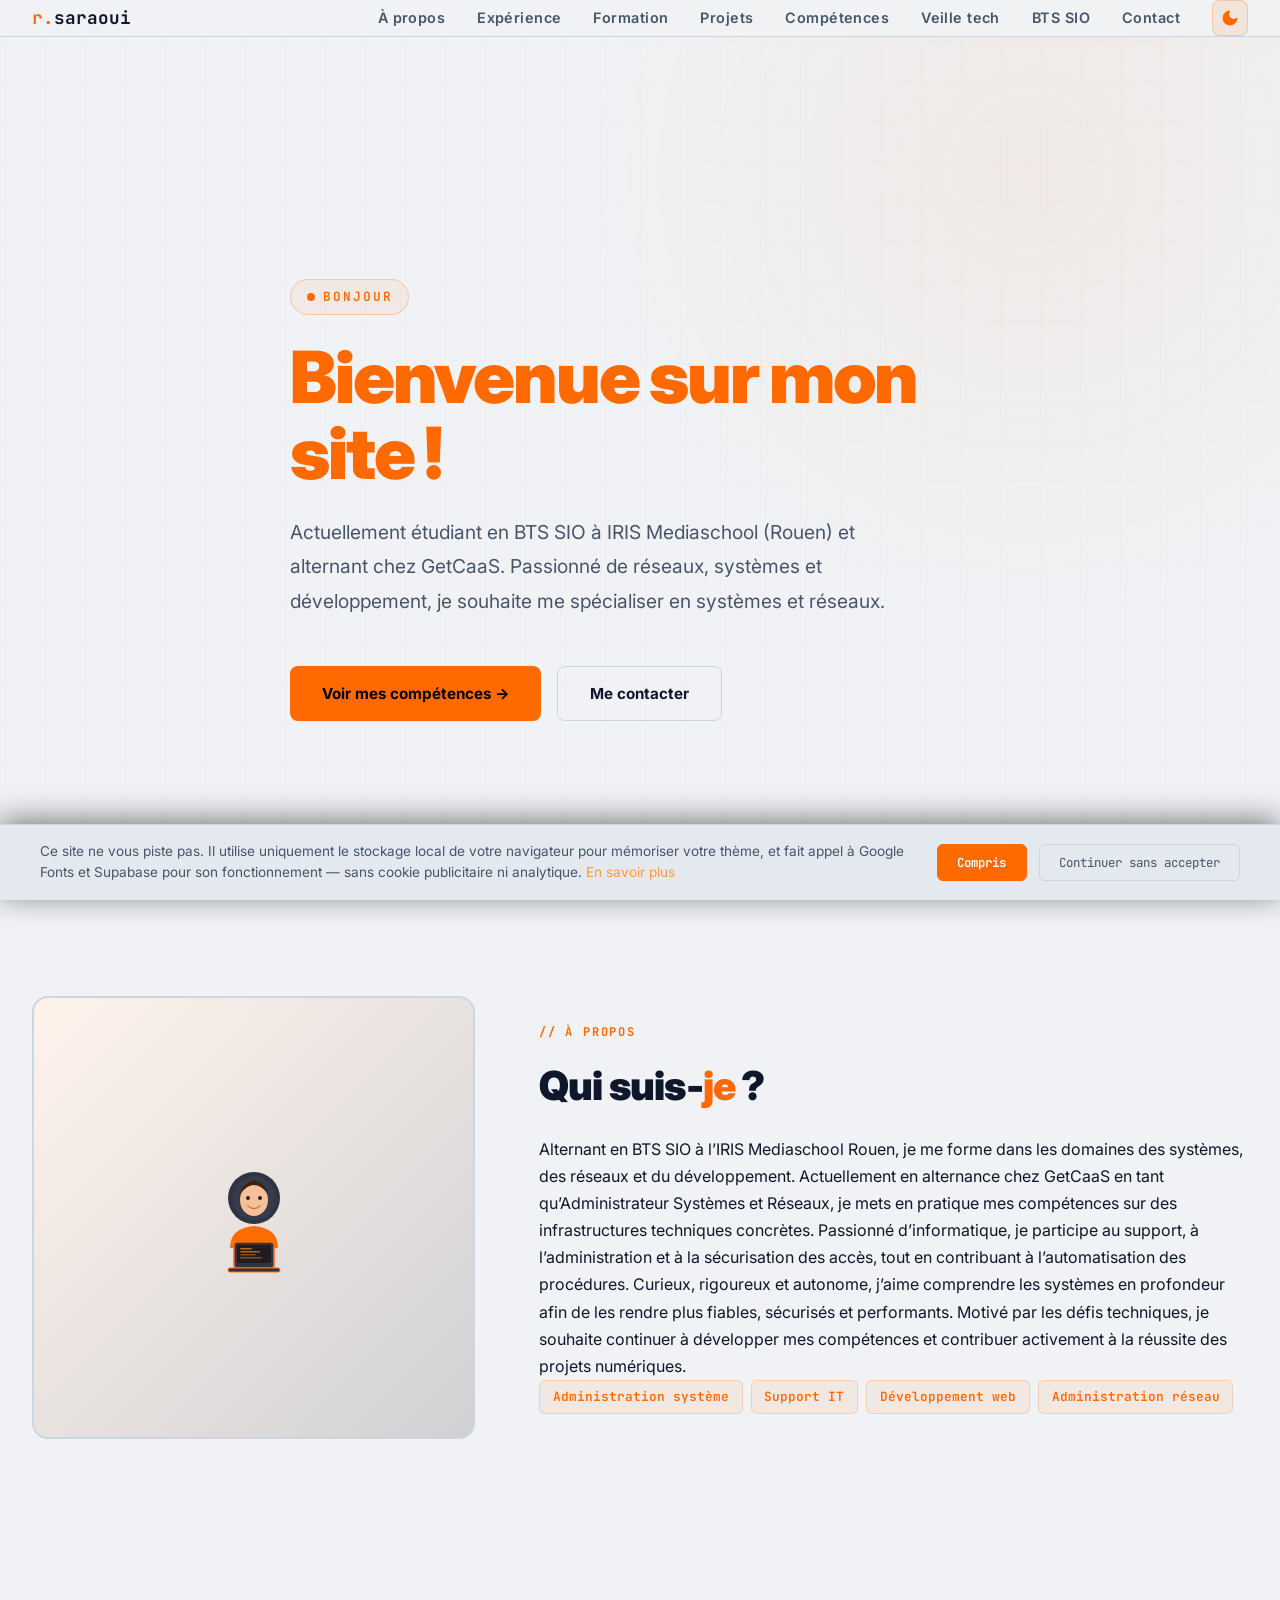
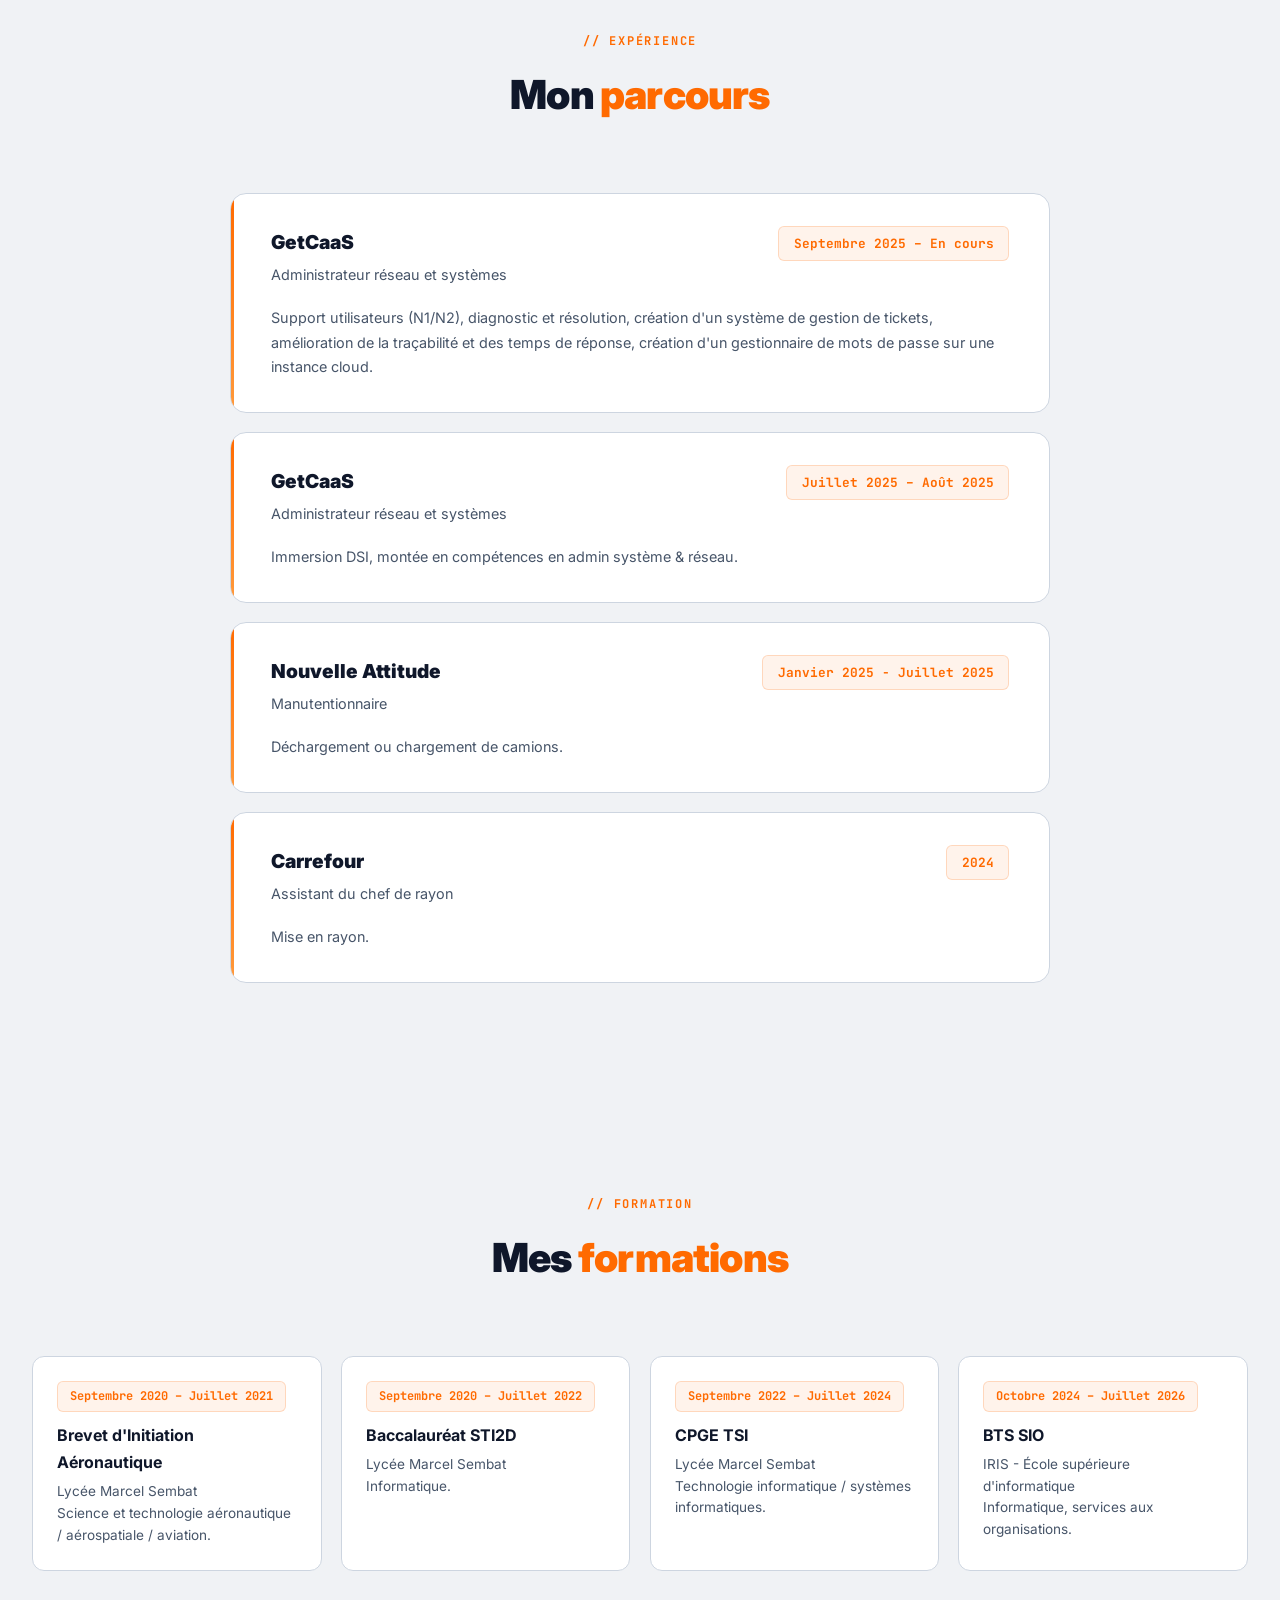
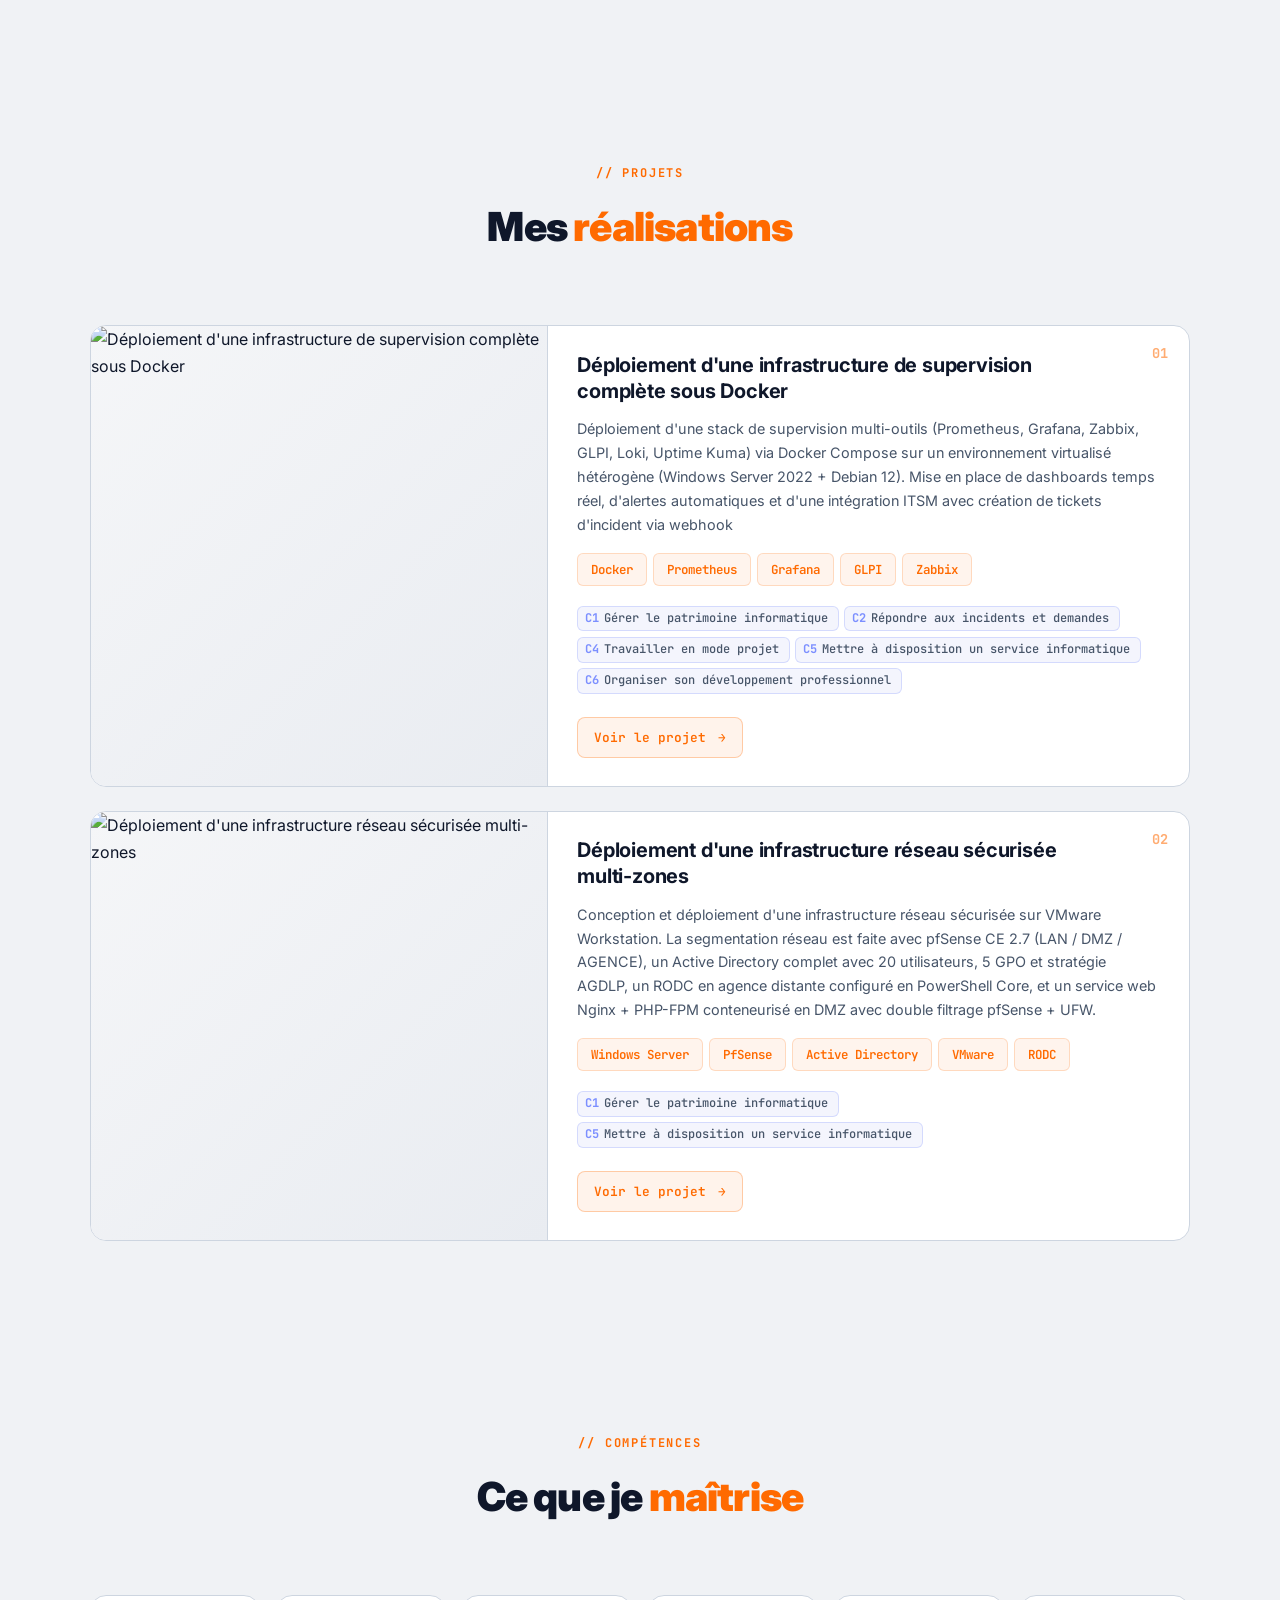
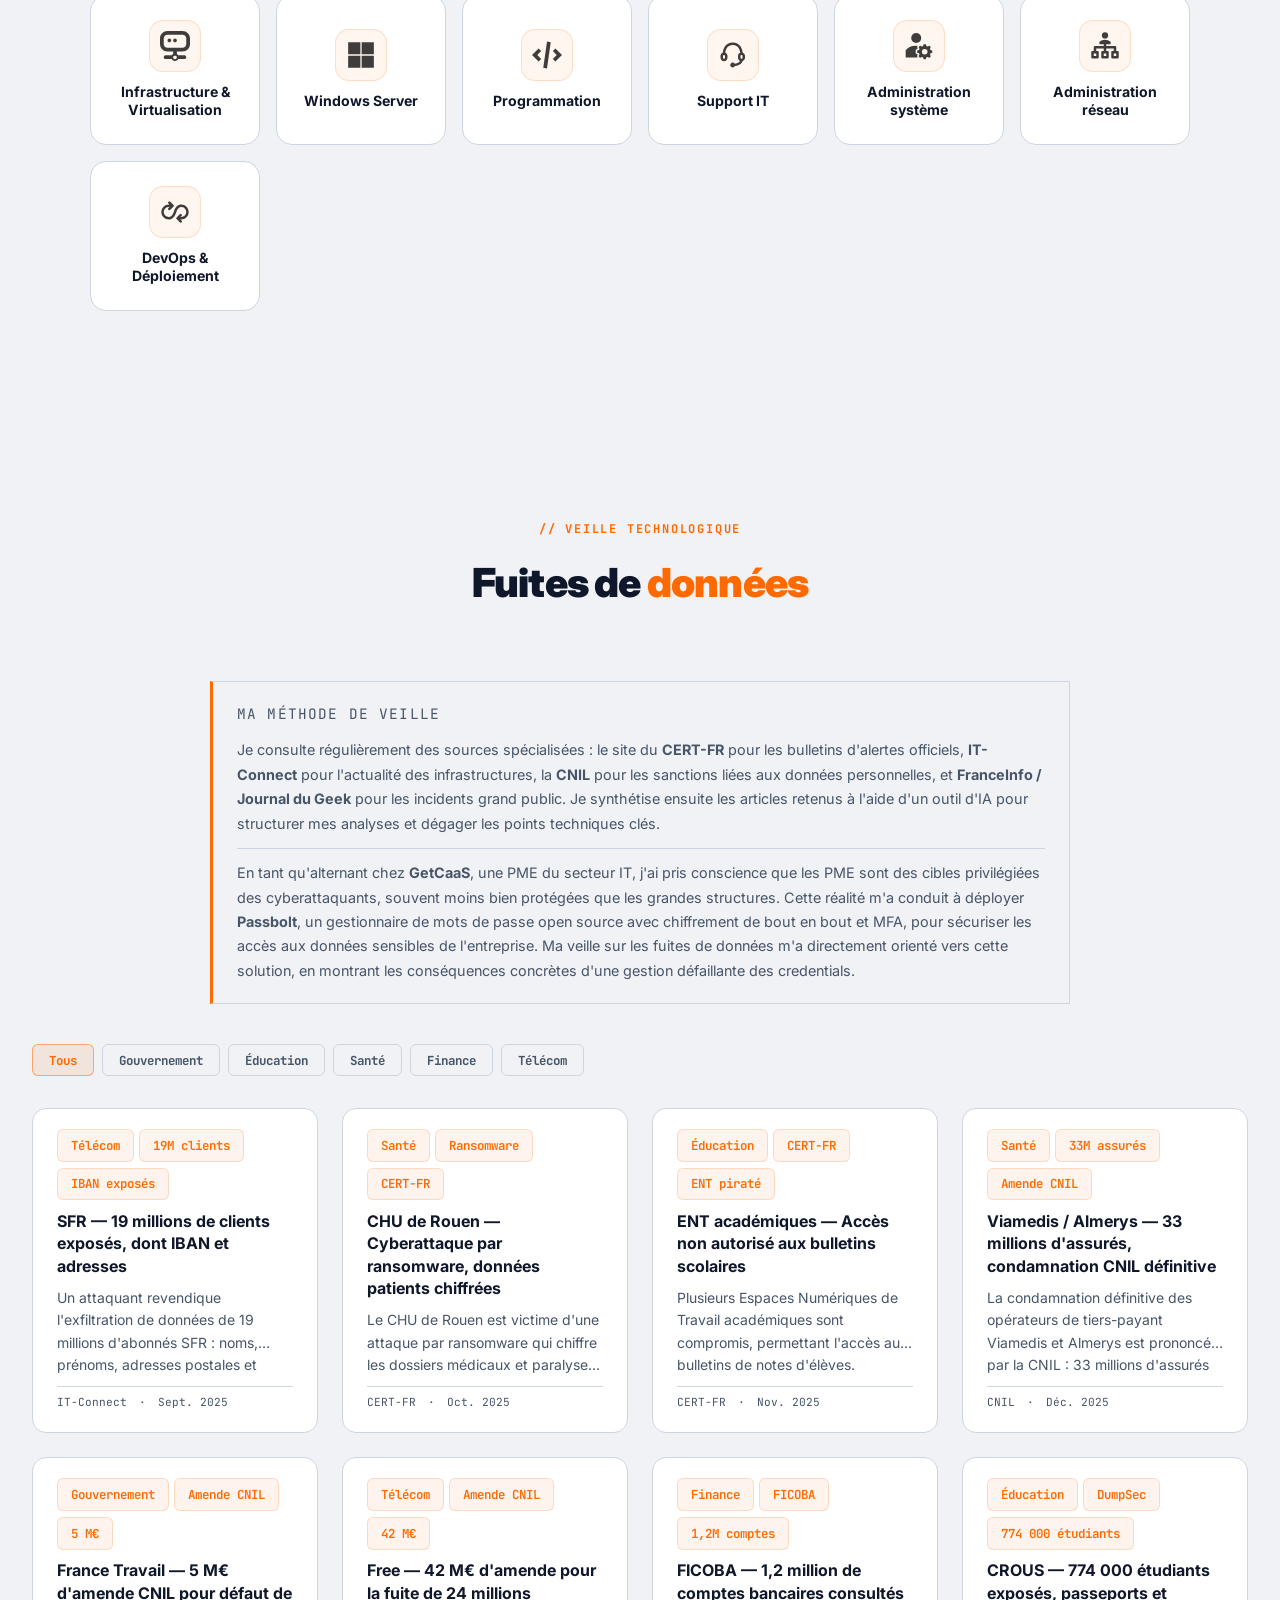
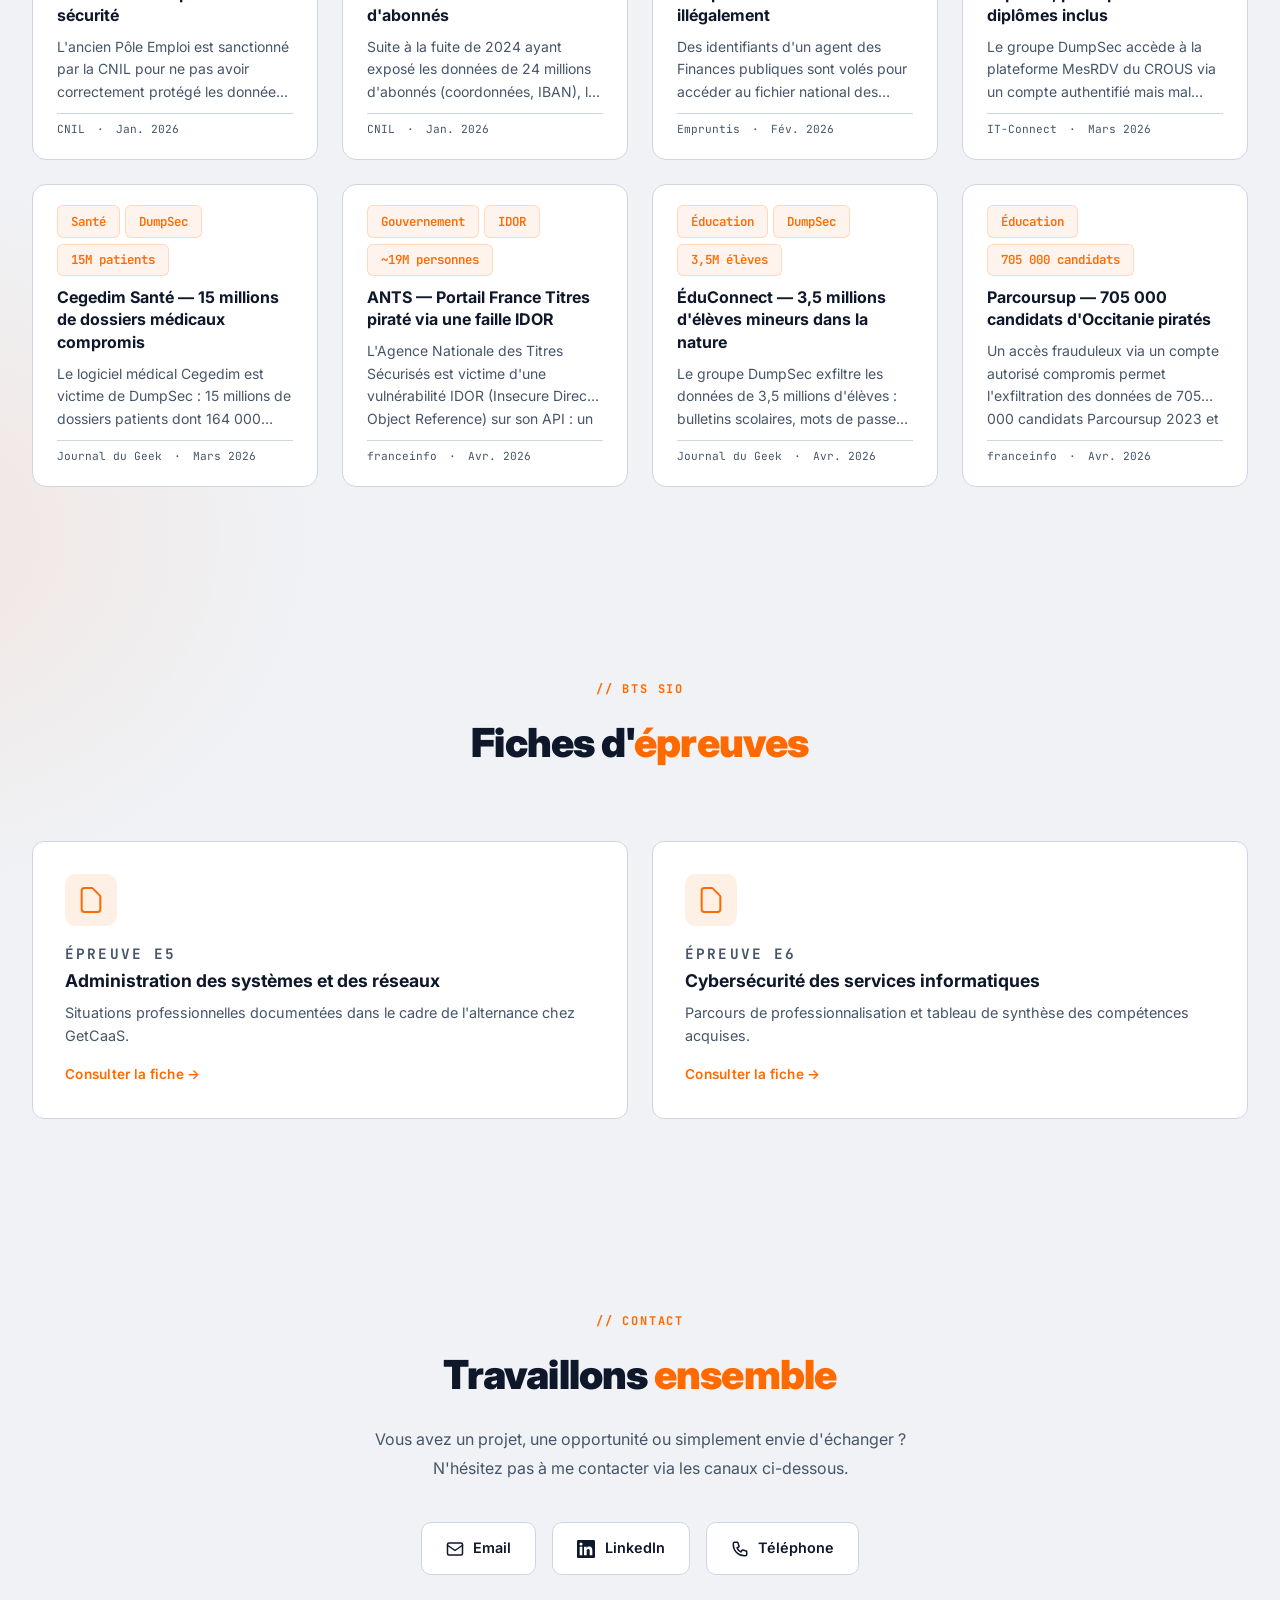
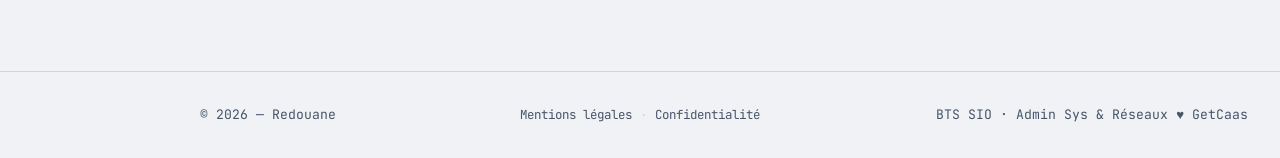
==== commit f28b351f: "Modification index" ====
--- a/index.html
+++ b/index.html
@@ -174,22 +174,22 @@
     <div class="exp-card">
         <div class="exp-header">
             <div>
-                <div class="exp-company">Nouvelle Attitude</div>
-                <div class="exp-role">Manutentionnaire</div>
-            </div>
-            <div class="exp-date">Janvier 2025 - Juillet 2025</div>
-        </div>
-        <p class="exp-desc">Déchargement ou chargement  de camions.</p>
+                <div class="exp-company">GetCaaS</div>
+                <div class="exp-role">Administrateur réseau et systèmes</div>
+            </div>
+            <div class="exp-date">Juillet 2025 – Août 2025</div>
+        </div>
+        <p class="exp-desc">Immersion DSI, montée en compétences en admin système &amp; réseau.</p>
     </div>
     <div class="exp-card">
         <div class="exp-header">
             <div>
-                <div class="exp-company">GetCaaS</div>
-                <div class="exp-role">Administrateur réseau et systèmes</div>
-            </div>
-            <div class="exp-date">Juillet 2025 – Août 2025</div>
-        </div>
-        <p class="exp-desc">Immersion DSI, montée en compétences en admin système &amp; réseau.</p>
+                <div class="exp-company">Nouvelle Attitude</div>
+                <div class="exp-role">Manutentionnaire</div>
+            </div>
+            <div class="exp-date">Janvier 2025 - Juillet 2025</div>
+        </div>
+        <p class="exp-desc">Déchargement ou chargement  de camions.</p>
     </div>
     <div class="exp-card">
         <div class="exp-header">
@@ -218,10 +218,16 @@
 <!-- BUILD:educationTimeline:START -->
 
     <div class="form-card">
-        <div class="form-year">Octobre 2024 – Juillet 2026</div>
-        <h3>BTS SIO</h3>
-        <p>IRIS - École supérieure d'informatique</p>
-        <p>Informatique, services aux organisations.</p>
+        <div class="form-year">Septembre 2020 – Juillet 2021</div>
+        <h3>Brevet d'Initiation Aéronautique</h3>
+        <p>Lycée Marcel Sembat</p>
+        <p>Science et technologie aéronautique / aérospatiale / aviation.</p>
+    </div>
+    <div class="form-card">
+        <div class="form-year">Septembre 2020 – Juillet 2022</div>
+        <h3>Baccalauréat STI2D</h3>
+        <p>Lycée Marcel Sembat</p>
+        <p>Informatique.</p>
     </div>
     <div class="form-card">
         <div class="form-year">Septembre 2022 – Juillet 2024</div>
@@ -230,16 +236,10 @@
         <p>Technologie informatique / systèmes informatiques.</p>
     </div>
     <div class="form-card">
-        <div class="form-year">Septembre 2020 – Juillet 2022</div>
-        <h3>Baccalauréat STI2D</h3>
-        <p>Lycée Marcel Sembat</p>
-        <p>Informatique.</p>
-    </div>
-    <div class="form-card">
-        <div class="form-year">Septembre 2020 – Juillet 2021</div>
-        <h3>Brevet d'Initiation Aéronautique</h3>
-        <p>Lycée Marcel Sembat</p>
-        <p>Science et technologie aéronautique / aérospatiale / aviation.</p>
+        <div class="form-year">Octobre 2024 – Juillet 2026</div>
+        <h3>BTS SIO</h3>
+        <p>IRIS - École supérieure d'informatique</p>
+        <p>Informatique, services aux organisations.</p>
     </div>
 <!-- BUILD:educationTimeline:END -->
             </div>
--- a/styles.css
+++ b/styles.css
@@ -433,9 +433,8 @@
 
 .card-link {
   display: grid;
-  grid-template-columns: minmax(0, 0.85fr) minmax(0, 1.15fr);
+  grid-template-columns: minmax(0, 1fr) minmax(0, 1.4fr);
   align-items: stretch;
-  min-height: 260px;
 }
 
 .card-media {
@@ -445,7 +444,6 @@
   align-items: center;
   justify-content: center;
   overflow: hidden;
-  padding: 1.5rem;
   box-sizing: border-box;
   border-right: 1px solid var(--border);
 }
@@ -1604,12 +1602,10 @@
 
   .card-link {
     grid-template-columns: 1fr;
-    min-height: 0;
   }
 
   .card-media {
-    height: 180px;
-    padding: 1rem;
+    aspect-ratio: 16 / 9;
     border-right: none;
     border-bottom: 1px solid var(--border);
   }
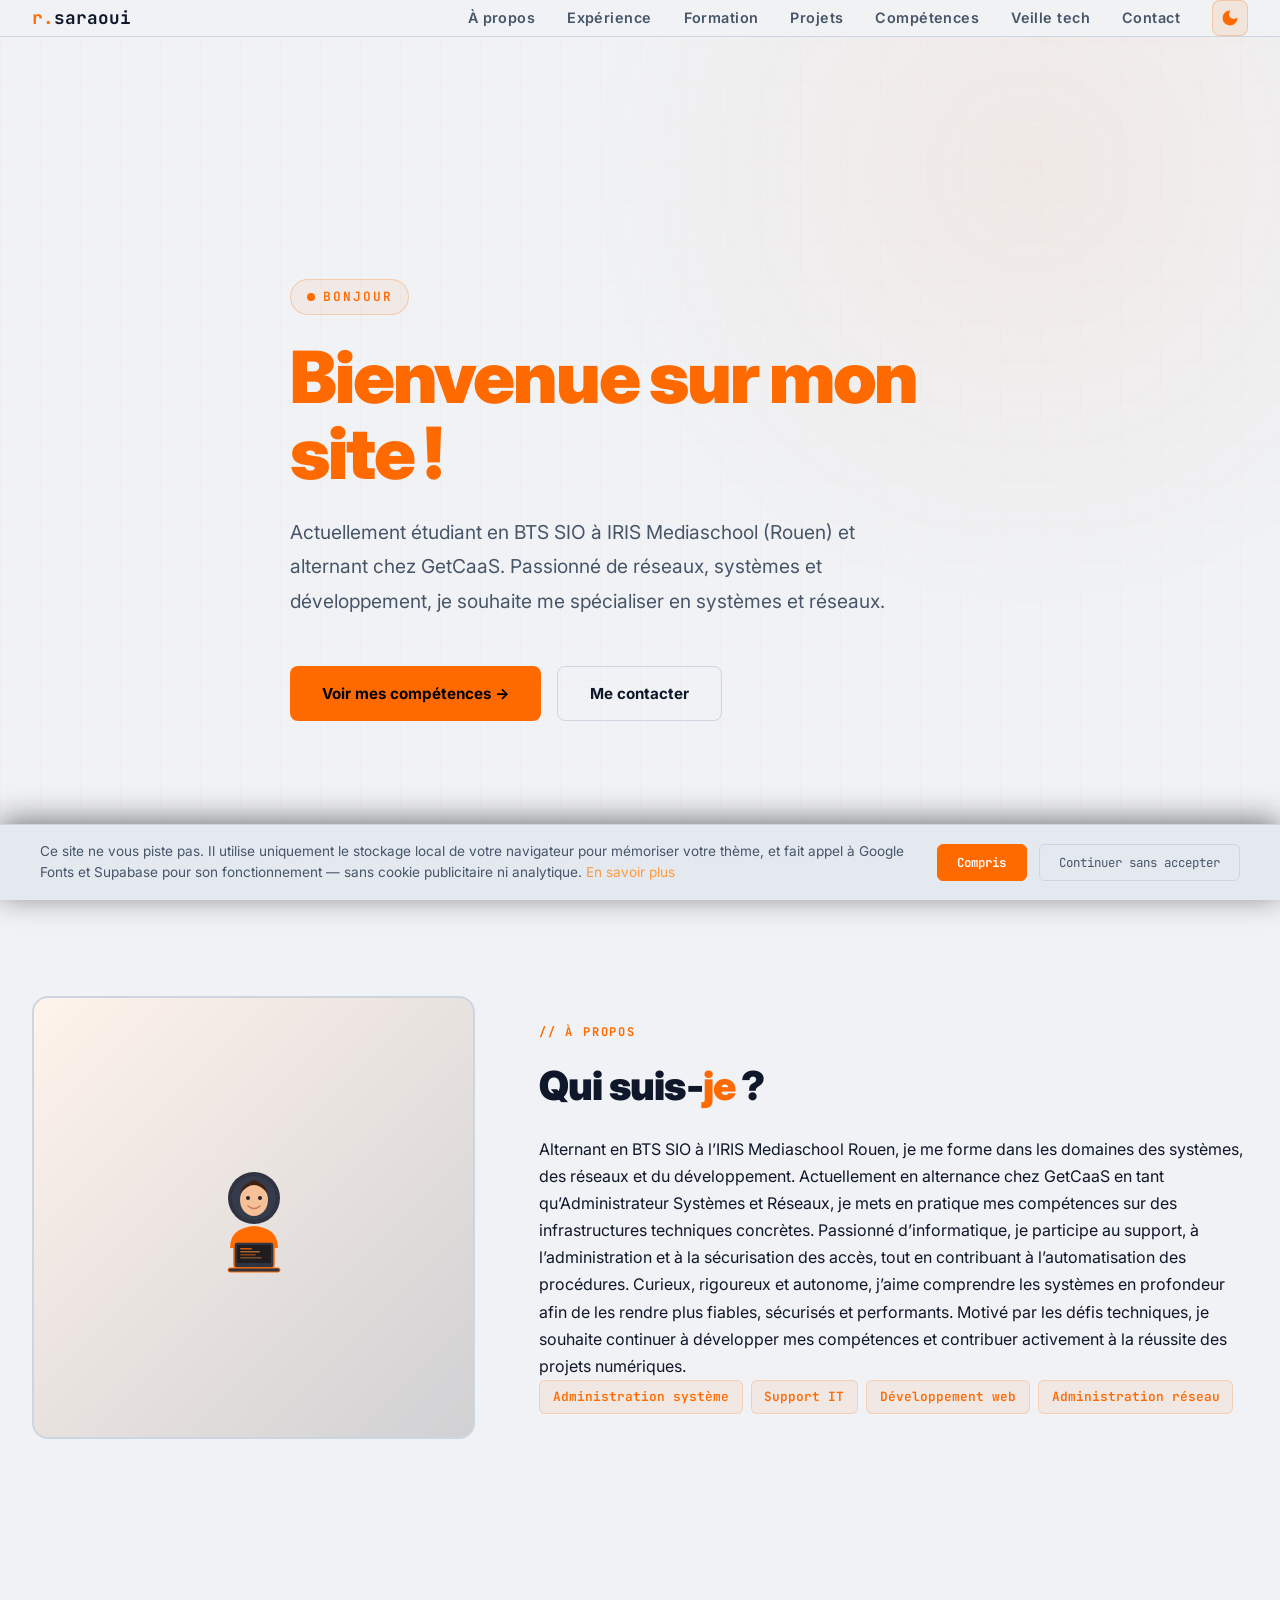
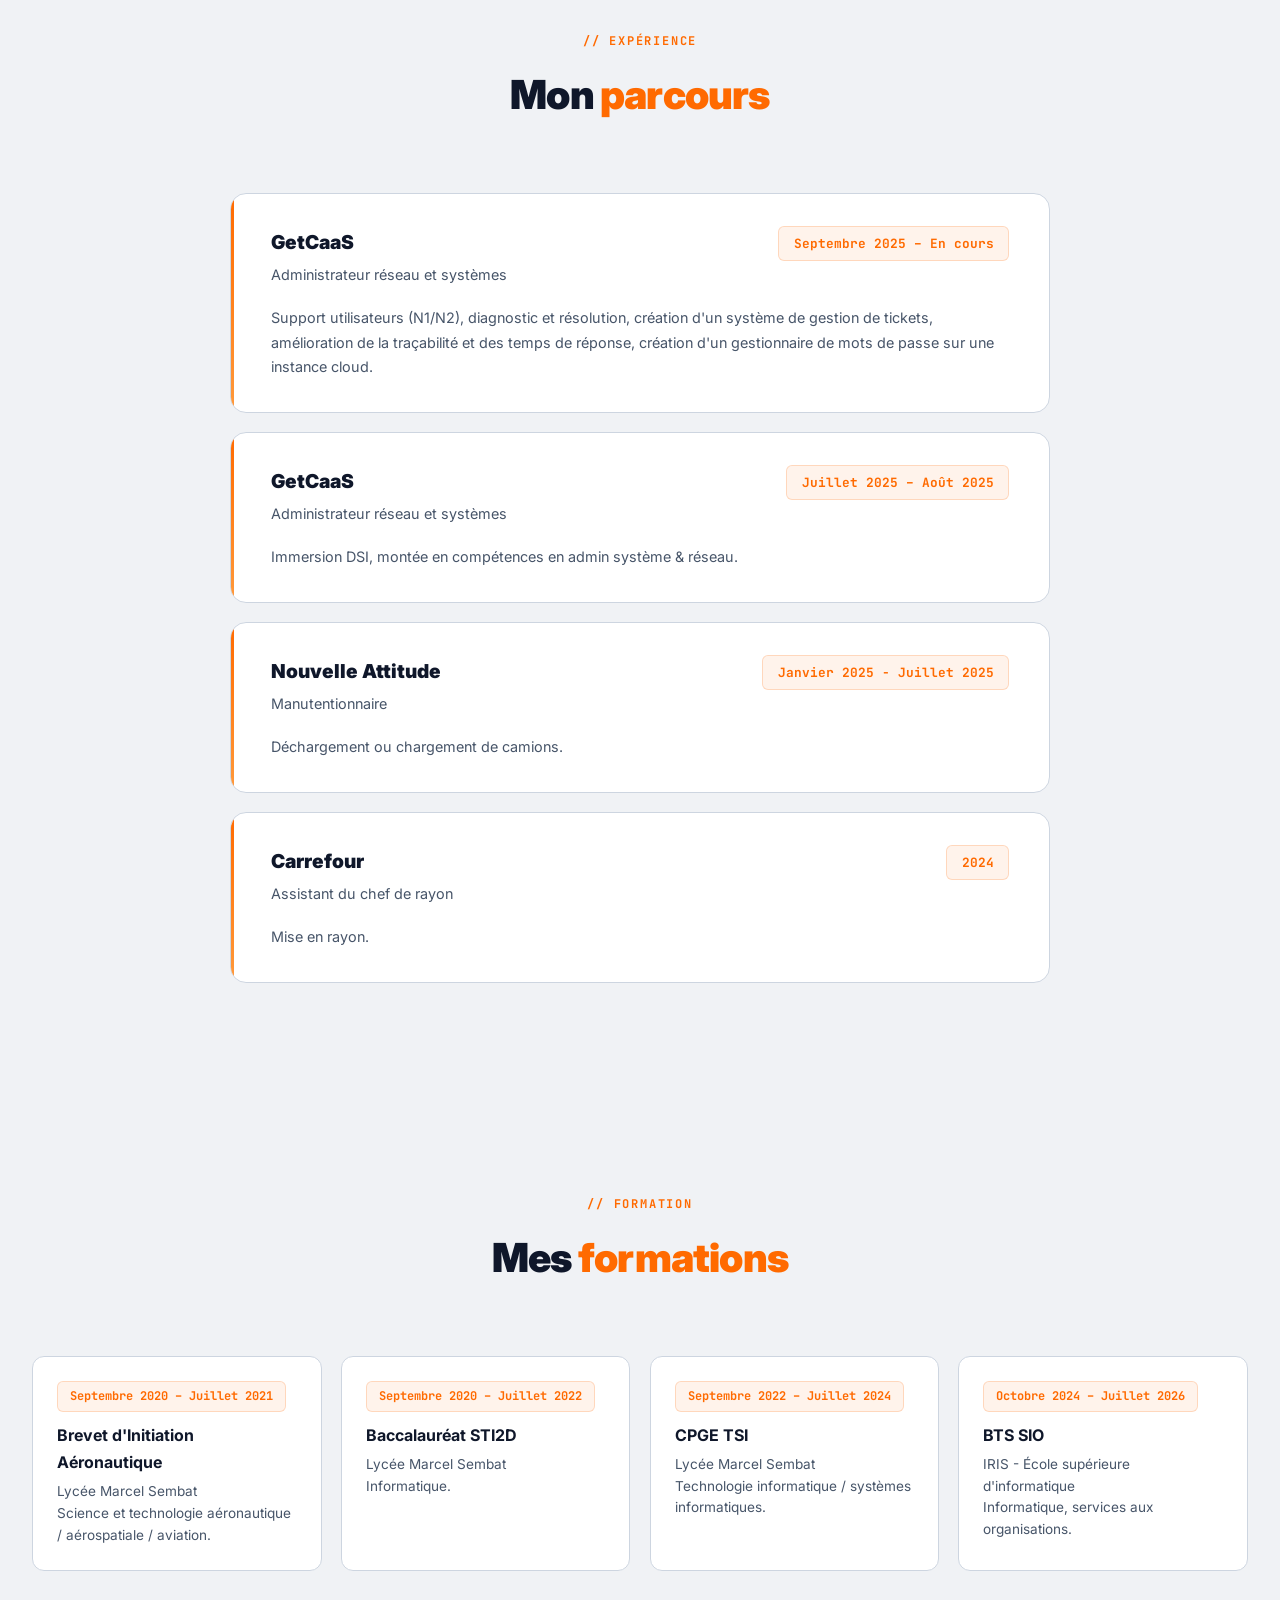
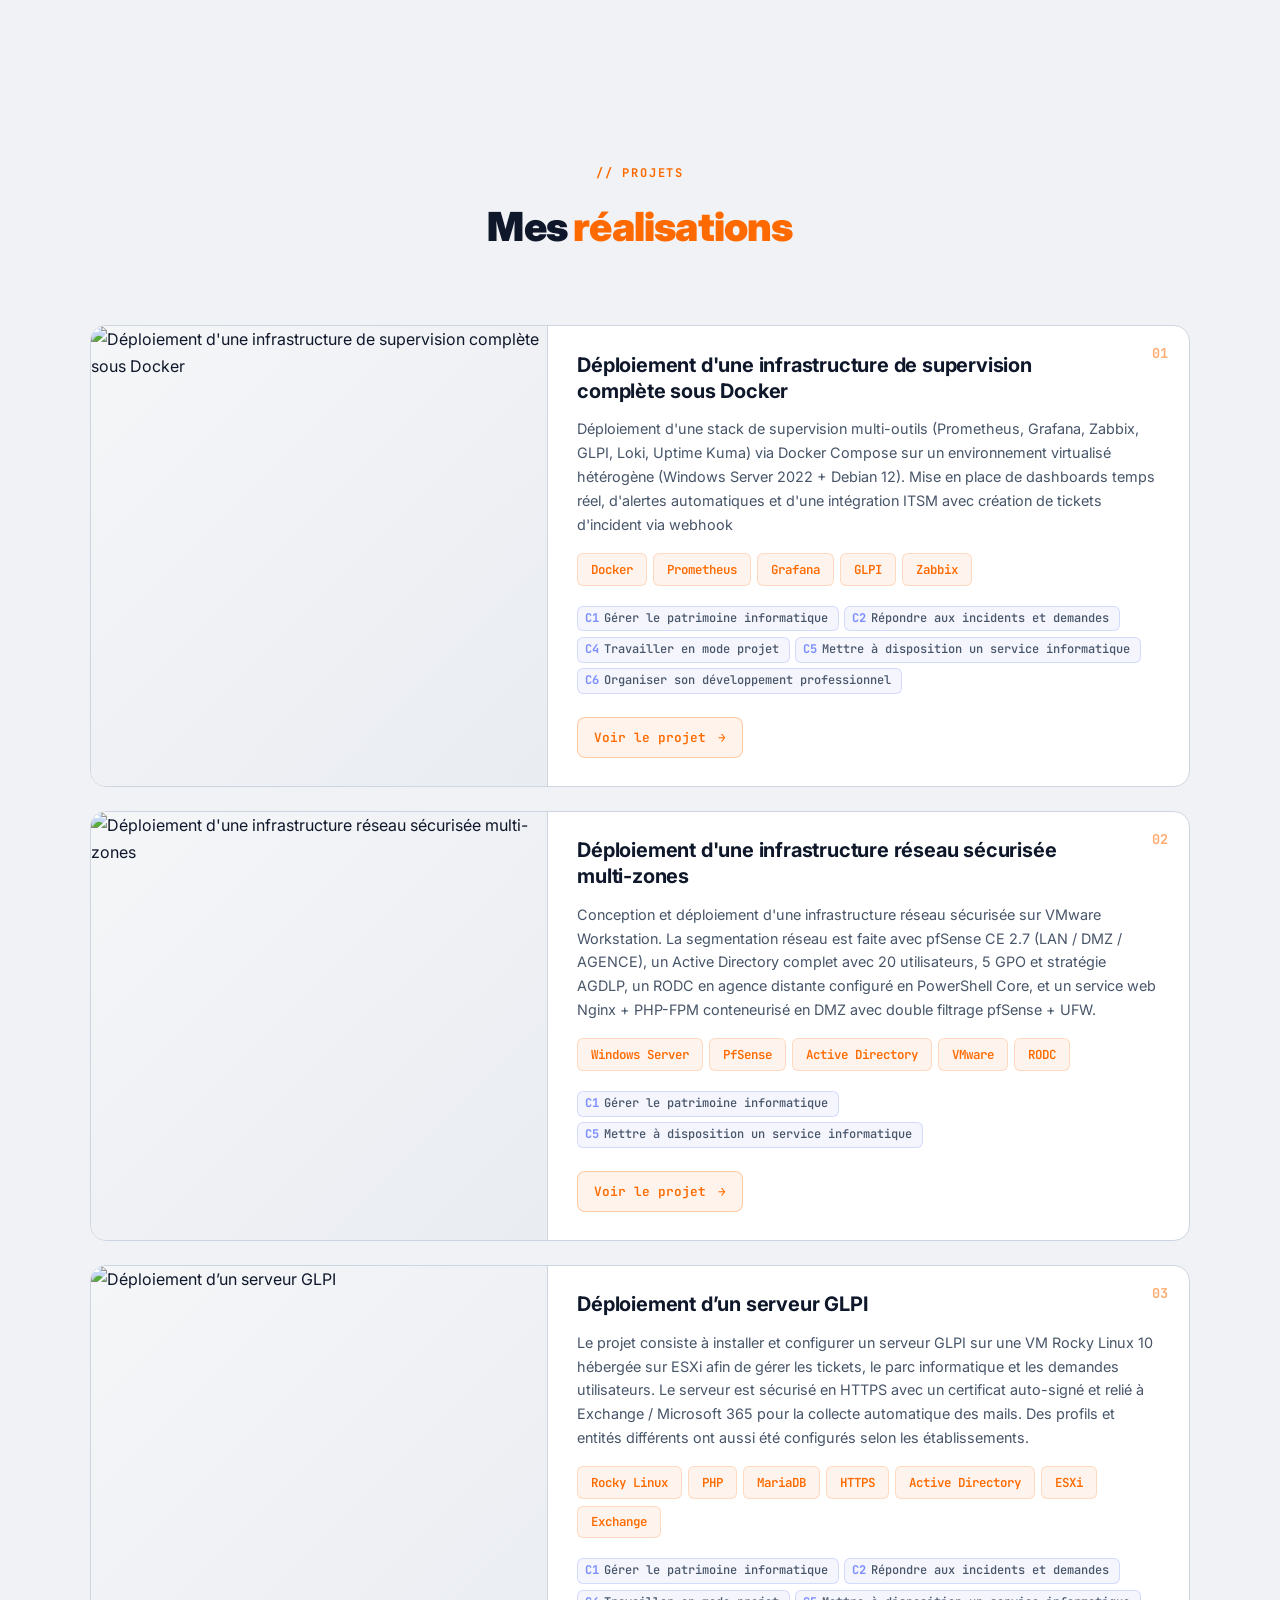
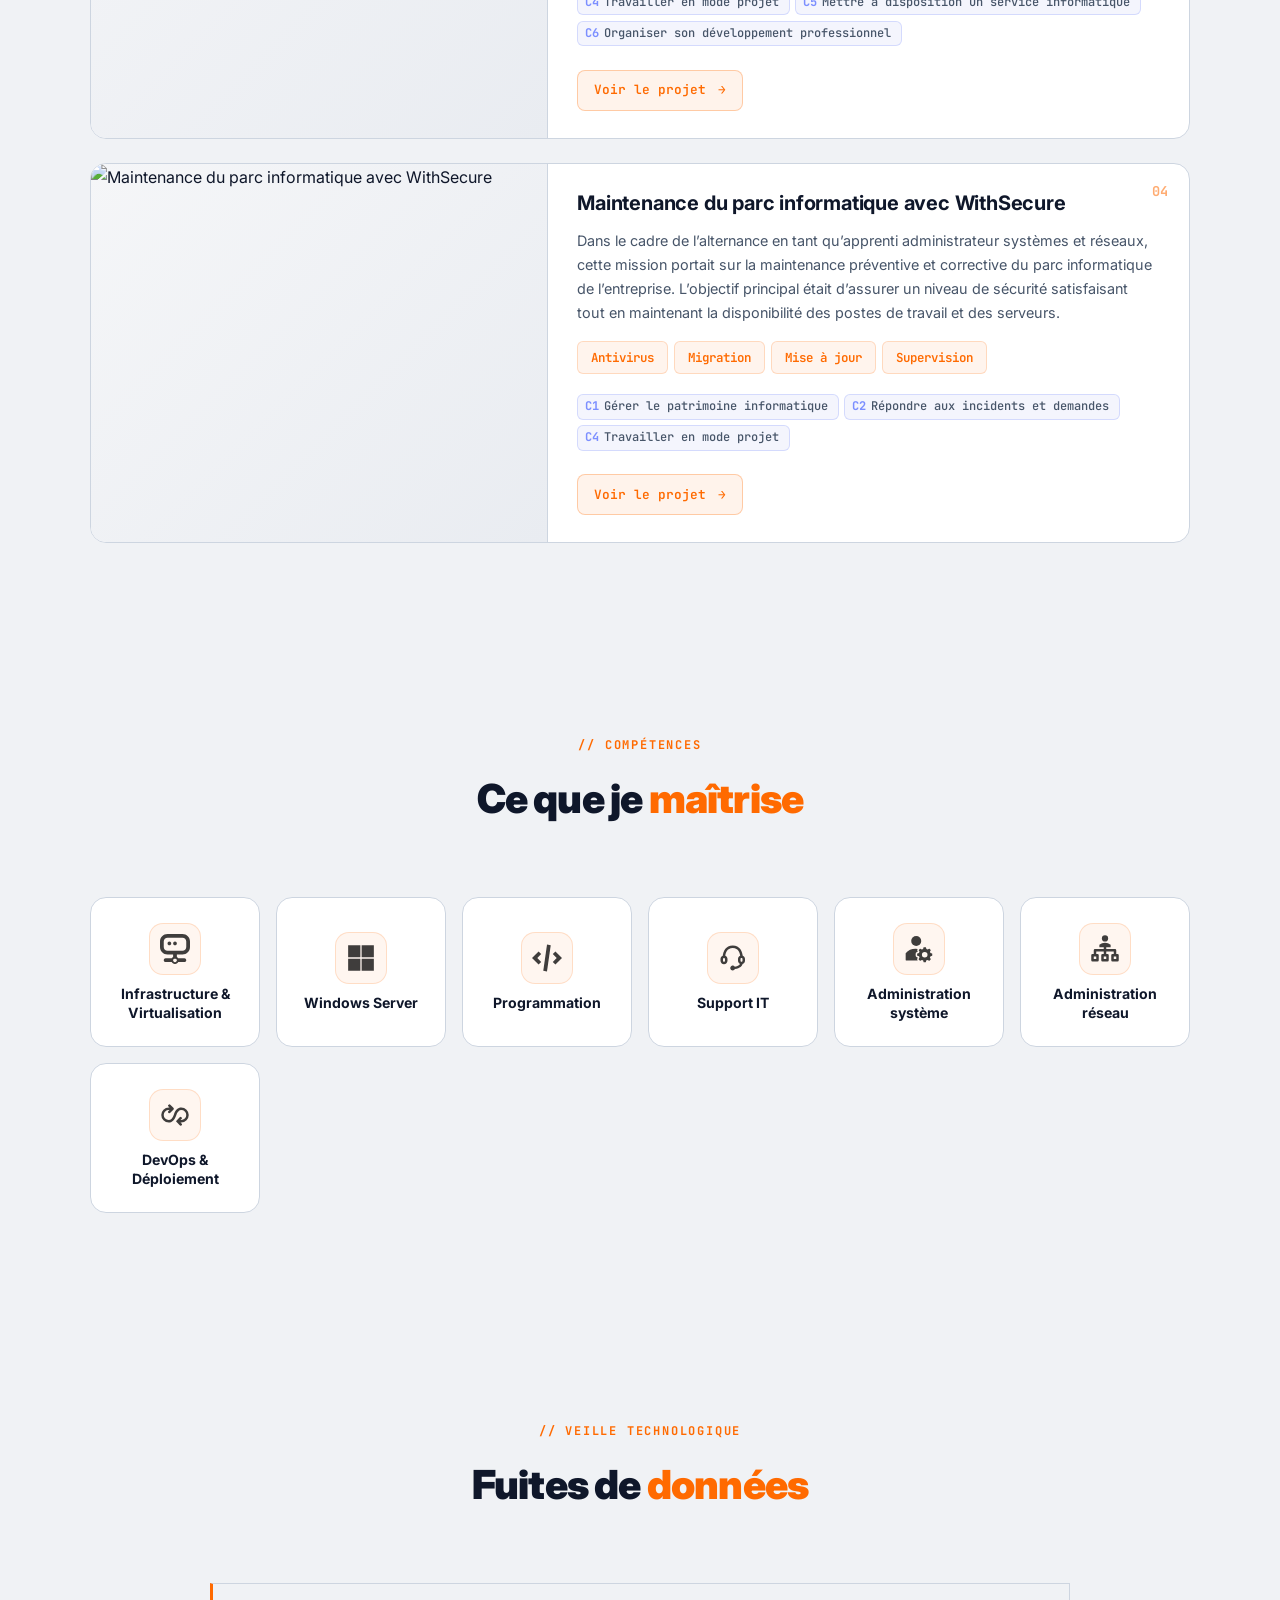
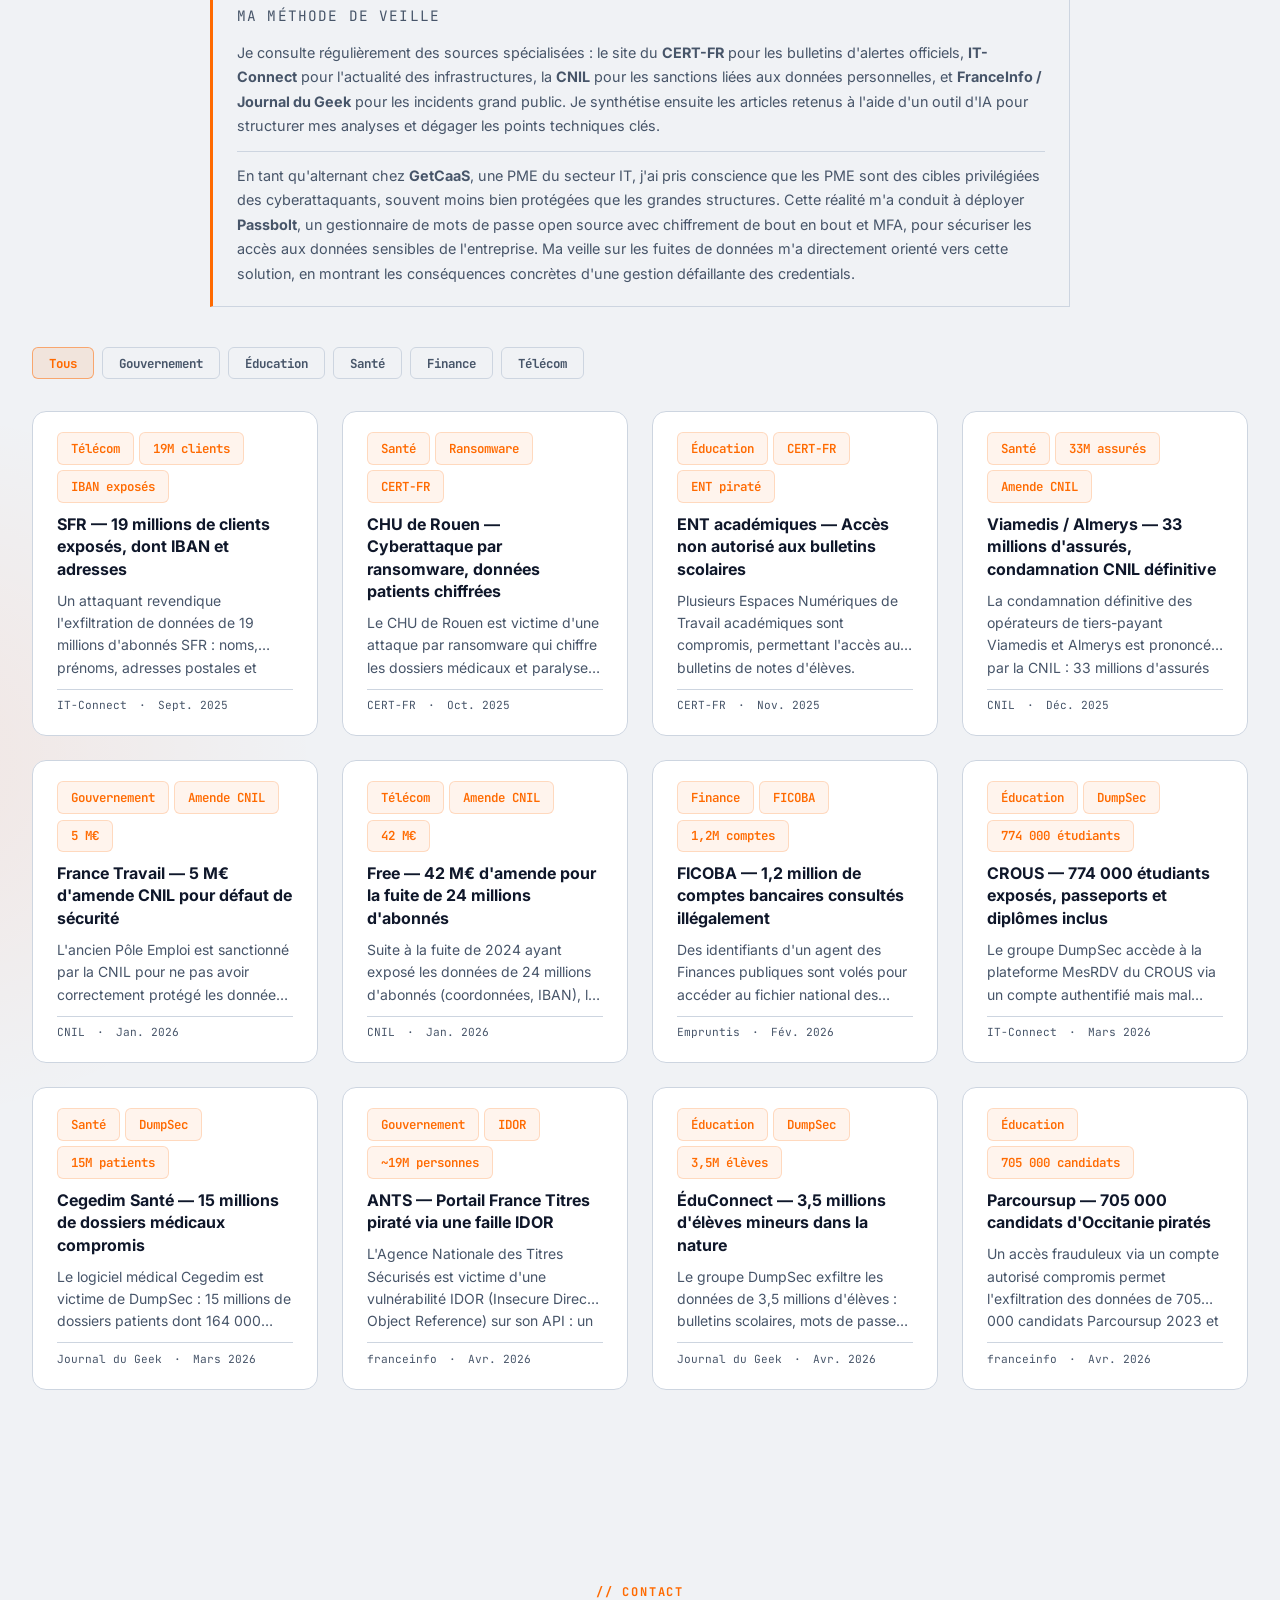
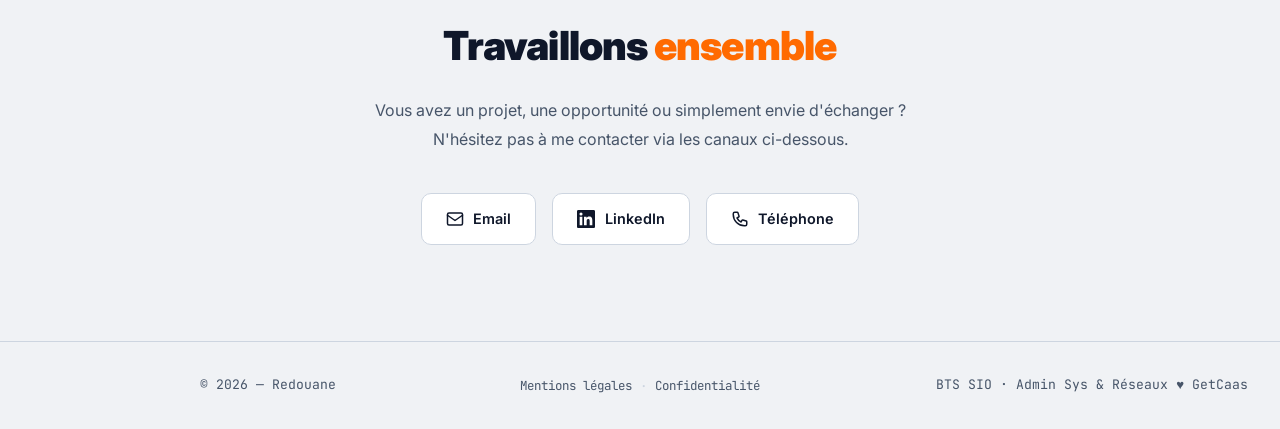
==== commit 8432620c: "Retire les fiches épreuves" ====
--- a/index.html
+++ b/index.html
@@ -78,7 +78,6 @@
                 <a href="#projets">Projets</a>
                 <a href="#competences">Compétences</a>
                 <a href="#veille">Veille tech</a>
-                <a href="#bts-sio">BTS SIO</a>
                 <a href="#contact">Contact</a>
             </nav>
         </div>
@@ -260,7 +259,7 @@
     <article class="card">
         <div class="card-link">
             <div class="card-media">
-                <img src="https://bhfastbtpfqqggaukxmo.supabase.co/storage/v1/object/public/project-images/1777968126176-E6-Projet-2.png" alt="Déploiement d'une infrastructure de supervision complète sous Docker" class="card-media-img"><div class="card-media-overlay"><button type="button" class="card-media-btn" data-lightbox-src="https://bhfastbtpfqqggaukxmo.supabase.co/storage/v1/object/public/project-images/1777968126176-E6-Projet-2.png" data-lightbox-alt="Déploiement d'une infrastructure de supervision complète sous Docker"><svg class="card-media-btn-icon" viewBox="0 0 24 24" fill="none" stroke="currentColor" stroke-width="2.2" stroke-linecap="round" stroke-linejoin="round" aria-hidden="true"><circle cx="11" cy="11" r="7"></circle><path d="m20 20-3.5-3.5"></path></svg>Aperçu</button></div>
+                <img src="https://bhfastbtpfqqggaukxmo.supabase.co/storage/v1/object/public/project-images/1778052622315-E6-Projet.png" alt="Déploiement d'une infrastructure de supervision complète sous Docker" class="card-media-img"><div class="card-media-overlay"><button type="button" class="card-media-btn" data-lightbox-src="https://bhfastbtpfqqggaukxmo.supabase.co/storage/v1/object/public/project-images/1778052622315-E6-Projet.png" data-lightbox-alt="Déploiement d'une infrastructure de supervision complète sous Docker"><svg class="card-media-btn-icon" viewBox="0 0 24 24" fill="none" stroke="currentColor" stroke-width="2.2" stroke-linecap="round" stroke-linejoin="round" aria-hidden="true"><circle cx="11" cy="11" r="7"></circle><path d="m20 20-3.5-3.5"></path></svg>Aperçu</button></div>
             </div>
             <div class="card-body">
                 <h3>Déploiement d'une infrastructure de supervision complète sous Docker</h3>
@@ -282,6 +281,36 @@
                 <div class="card-tags"><span class="pill">Windows Server</span><span class="pill">PfSense</span><span class="pill">Active Directory</span><span class="pill">VMware</span><span class="pill">RODC</span></div>
                 <div class="card-bts-comps"><span class="bts-pill" title="C1 — Gérer le patrimoine informatique"><span class="bts-pill-num">C1</span><span class="bts-pill-label">Gérer le patrimoine informatique</span></span><span class="bts-pill" title="C5 — Mettre à disposition un service informatique"><span class="bts-pill-num">C5</span><span class="bts-pill-label">Mettre à disposition un service informatique</span></span></div>
                 <a class="card-cta" href="#" target="_blank" rel="noopener">Voir le projet <span aria-hidden="true">→</span></a>
+            </div>
+        </div>
+    </article>
+    <article class="card">
+        <div class="card-link">
+            <div class="card-media">
+                <img src="https://bhfastbtpfqqggaukxmo.supabase.co/storage/v1/object/public/project-images/1778051091219-GLPI2.drawio.png" alt="Déploiement d’un serveur GLPI " class="card-media-img"><div class="card-media-overlay"><button type="button" class="card-media-btn" data-lightbox-src="https://bhfastbtpfqqggaukxmo.supabase.co/storage/v1/object/public/project-images/1778051091219-GLPI2.drawio.png" data-lightbox-alt="Déploiement d’un serveur GLPI "><svg class="card-media-btn-icon" viewBox="0 0 24 24" fill="none" stroke="currentColor" stroke-width="2.2" stroke-linecap="round" stroke-linejoin="round" aria-hidden="true"><circle cx="11" cy="11" r="7"></circle><path d="m20 20-3.5-3.5"></path></svg>Aperçu</button></div>
+            </div>
+            <div class="card-body">
+                <h3>Déploiement d’un serveur GLPI </h3>
+                <p class="card-description">Le projet consiste à installer et configurer un serveur GLPI sur une VM Rocky Linux 10 hébergée sur ESXi afin de gérer les tickets, le parc informatique et les demandes utilisateurs.
+Le serveur est sécurisé en HTTPS avec un certificat auto-signé et relié à Exchange / Microsoft 365 pour la collecte automatique des mails.
+Des profils et entités différents ont aussi été configurés selon les établissements. </p>
+                <div class="card-tags"><span class="pill">Rocky Linux</span><span class="pill">PHP</span><span class="pill">MariaDB</span><span class="pill">HTTPS</span><span class="pill">Active Directory</span><span class="pill">ESXi</span><span class="pill">Exchange</span></div>
+                <div class="card-bts-comps"><span class="bts-pill" title="C1 — Gérer le patrimoine informatique"><span class="bts-pill-num">C1</span><span class="bts-pill-label">Gérer le patrimoine informatique</span></span><span class="bts-pill" title="C2 — Répondre aux incidents et demandes"><span class="bts-pill-num">C2</span><span class="bts-pill-label">Répondre aux incidents et demandes</span></span><span class="bts-pill" title="C4 — Travailler en mode projet"><span class="bts-pill-num">C4</span><span class="bts-pill-label">Travailler en mode projet</span></span><span class="bts-pill" title="C5 — Mettre à disposition un service informatique"><span class="bts-pill-num">C5</span><span class="bts-pill-label">Mettre à disposition un service informatique</span></span><span class="bts-pill" title="C6 — Organiser son développement professionnel"><span class="bts-pill-num">C6</span><span class="bts-pill-label">Organiser son développement professionnel</span></span></div>
+                <a class="card-cta" href="https://bhfastbtpfqqggaukxmo.supabase.co/storage/v1/object/public/project-pdfs/1778062247885-documentation_projet_GLPI.pdf" target="_blank" rel="noopener">Voir le projet <span aria-hidden="true">→</span></a>
+            </div>
+        </div>
+    </article>
+    <article class="card">
+        <div class="card-link">
+            <div class="card-media">
+                <img src="https://bhfastbtpfqqggaukxmo.supabase.co/storage/v1/object/public/project-images/1778068850805-WithSecure_Logo.svg.png" alt="Maintenance du parc informatique avec WithSecure" class="card-media-img"><div class="card-media-overlay"><button type="button" class="card-media-btn" data-lightbox-src="https://bhfastbtpfqqggaukxmo.supabase.co/storage/v1/object/public/project-images/1778068850805-WithSecure_Logo.svg.png" data-lightbox-alt="Maintenance du parc informatique avec WithSecure"><svg class="card-media-btn-icon" viewBox="0 0 24 24" fill="none" stroke="currentColor" stroke-width="2.2" stroke-linecap="round" stroke-linejoin="round" aria-hidden="true"><circle cx="11" cy="11" r="7"></circle><path d="m20 20-3.5-3.5"></path></svg>Aperçu</button></div>
+            </div>
+            <div class="card-body">
+                <h3>Maintenance du parc informatique avec WithSecure</h3>
+                <p class="card-description">Dans le cadre de l’alternance en tant qu’apprenti administrateur systèmes et réseaux, cette mission portait sur la maintenance préventive et corrective du parc informatique de l’entreprise. L’objectif principal était d’assurer un niveau de sécurité satisfaisant tout en maintenant la disponibilité des postes de travail et des serveurs.</p>
+                <div class="card-tags"><span class="pill">Antivirus</span><span class="pill">Migration</span><span class="pill">Mise à jour</span><span class="pill">Supervision</span></div>
+                <div class="card-bts-comps"><span class="bts-pill" title="C1 — Gérer le patrimoine informatique"><span class="bts-pill-num">C1</span><span class="bts-pill-label">Gérer le patrimoine informatique</span></span><span class="bts-pill" title="C2 — Répondre aux incidents et demandes"><span class="bts-pill-num">C2</span><span class="bts-pill-label">Répondre aux incidents et demandes</span></span><span class="bts-pill" title="C4 — Travailler en mode projet"><span class="bts-pill-num">C4</span><span class="bts-pill-label">Travailler en mode projet</span></span></div>
+                <a class="card-cta" href="https://bhfastbtpfqqggaukxmo.supabase.co/storage/v1/object/public/project-pdfs/1778068864088-maintenance_withsecure_restylee.pdf" target="_blank" rel="noopener">Voir le projet <span aria-hidden="true">→</span></a>
             </div>
         </div>
     </article>
@@ -489,41 +518,6 @@
     </section>
 
 
-    <!-- BTS SIO -->
-    <section class="section" id="bts-sio">
-        <div class="container">
-            <div class="section-head" data-reveal>
-                <p class="eyebrow">// BTS SIO</p>
-                <h2>Fiches d'<span class="accent">épreuves</span></h2>
-            </div>
-            <div class="bts-fiches-grid" id="btsFichesGrid" data-reveal>
-<!-- BUILD:btsFichesGrid:START -->
-                <a class="bts-fiche-card" id="ficheE5Card" href="https://bhfastbtpfqqggaukxmo.supabase.co/storage/v1/object/public/project-pdfs/1777969092357-SARAOUI-Redouane-E5.pdf" target="_blank" rel="noopener noreferrer">
-                    <div class="bts-fiche-icon"><svg width="32" height="32" fill="none" stroke="currentColor" viewBox="0 0 24 24">
-                        <path stroke-linecap="round" stroke-linejoin="round" stroke-width="1.5" d="M7 21h10a2 2 0 002-2V9.414a1 1 0 00-.293-.707l-5.414-5.414A1 1 0 0012.586 3H7a2 2 0 00-2 2v14a2 2 0 002 2z"/>
-                    </svg></div>
-                    <div class="bts-fiche-body">
-                        <p class="eyebrow">Épreuve E5</p>
-                        <h3>Administration des systèmes et des réseaux</h3>
-                        <p>Situations professionnelles documentées dans le cadre de l'alternance chez GetCaaS.</p>
-                    </div>
-                    <span class="bts-fiche-cta">Consulter la fiche →</span>
-                </a>
-                <a class="bts-fiche-card" id="ficheE6Card" href="https://bhfastbtpfqqggaukxmo.supabase.co/storage/v1/object/public/project-pdfs/1777970023518-E6_SARAOUI_Examen_Infra_Securisee_2026.pdf" target="_blank" rel="noopener noreferrer">
-                    <div class="bts-fiche-icon"><svg width="32" height="32" fill="none" stroke="currentColor" viewBox="0 0 24 24">
-                        <path stroke-linecap="round" stroke-linejoin="round" stroke-width="1.5" d="M7 21h10a2 2 0 002-2V9.414a1 1 0 00-.293-.707l-5.414-5.414A1 1 0 0012.586 3H7a2 2 0 00-2 2v14a2 2 0 002 2z"/>
-                    </svg></div>
-                    <div class="bts-fiche-body">
-                        <p class="eyebrow">Épreuve E6</p>
-                        <h3>Cybersécurité des services informatiques</h3>
-                        <p>Parcours de professionnalisation et tableau de synthèse des compétences acquises.</p>
-                    </div>
-                    <span class="bts-fiche-cta">Consulter la fiche →</span>
-                </a>
-<!-- BUILD:btsFichesGrid:END -->
-            </div>
-        </div>
-    </section>
 
 
     <!-- Contact -->
